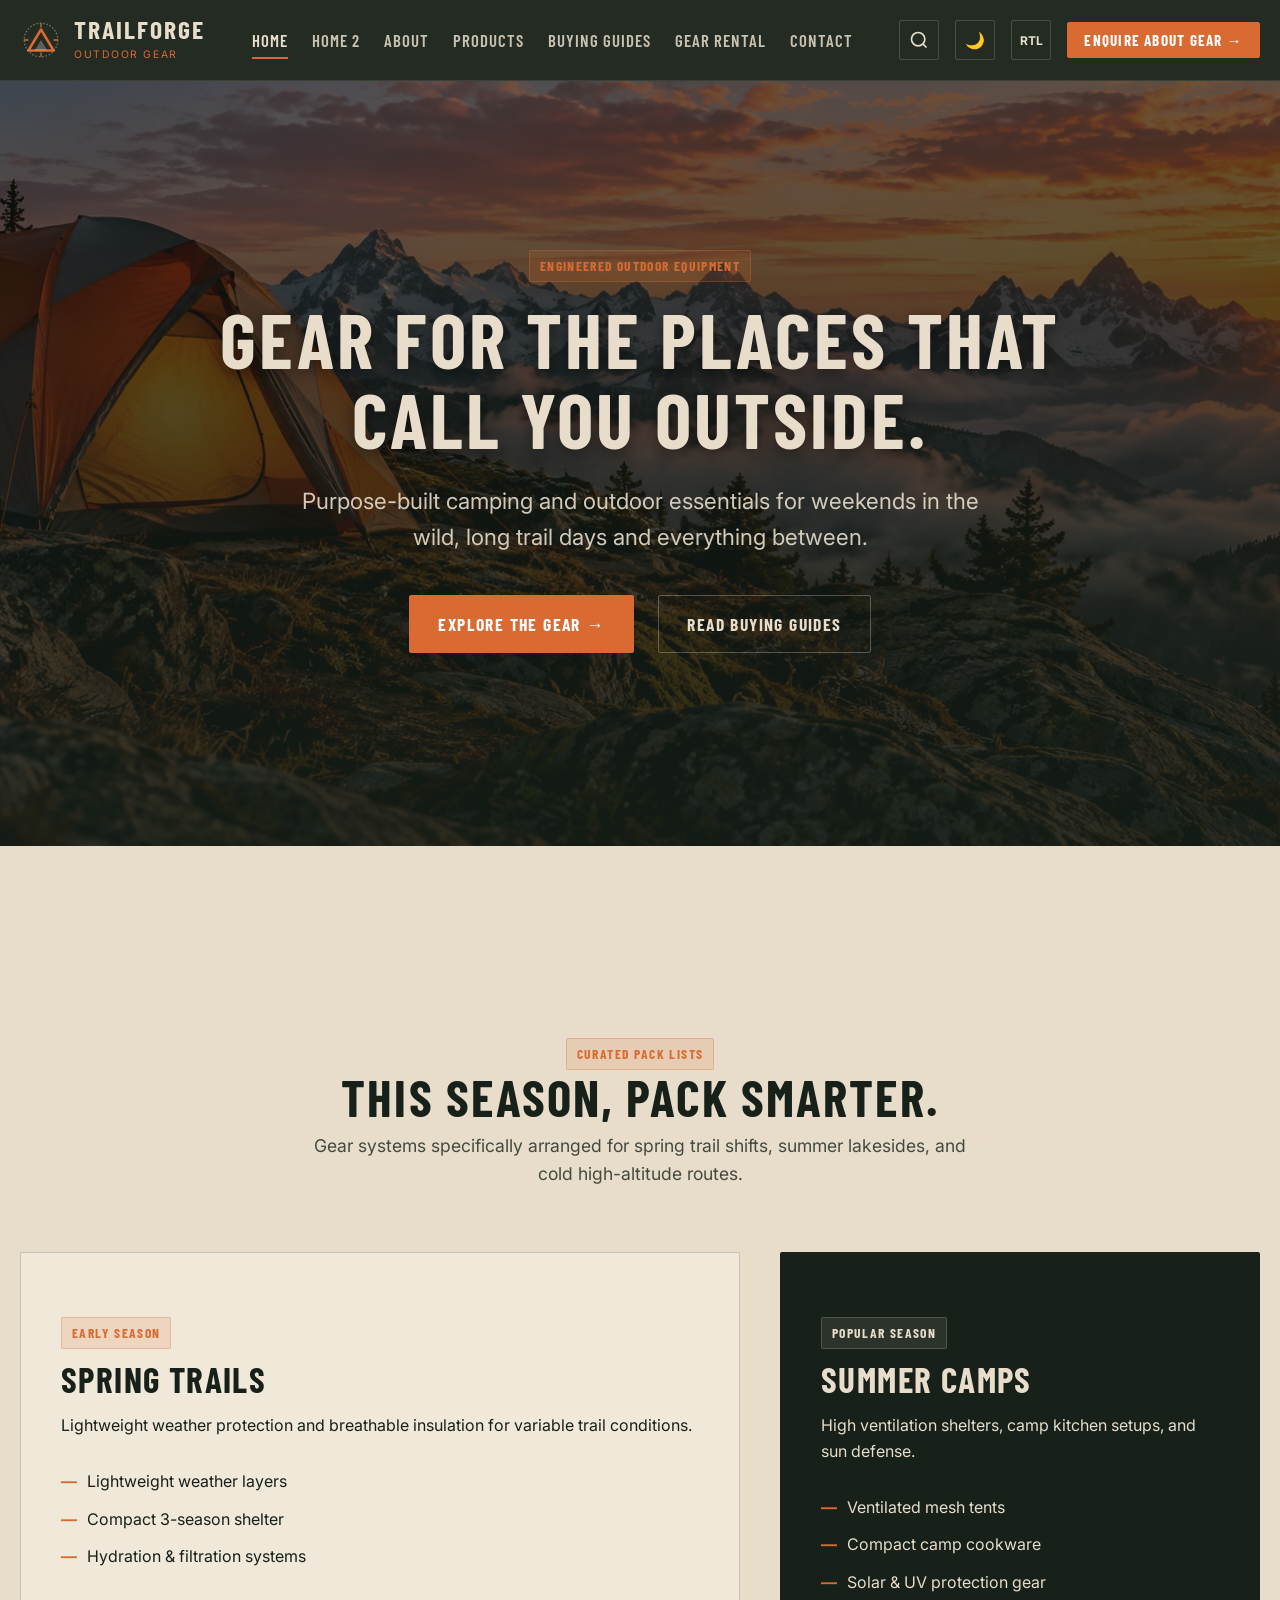
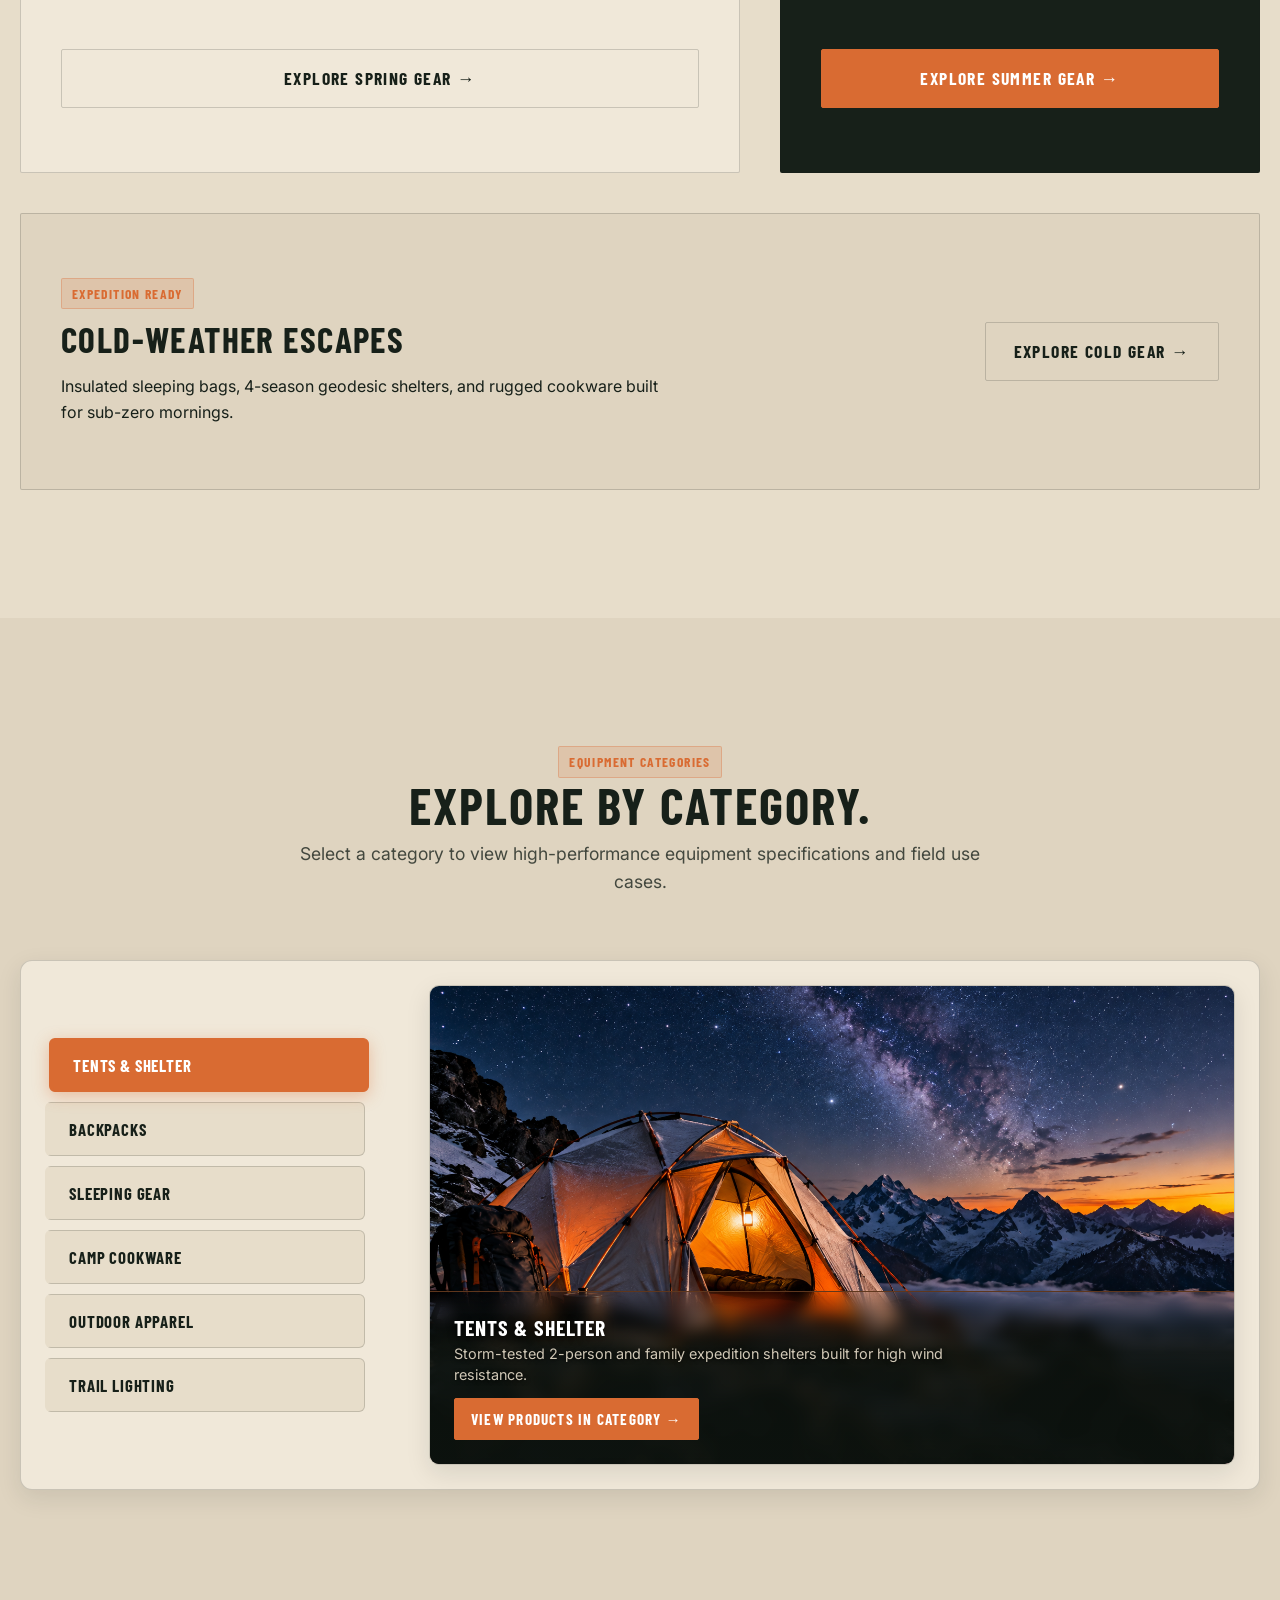
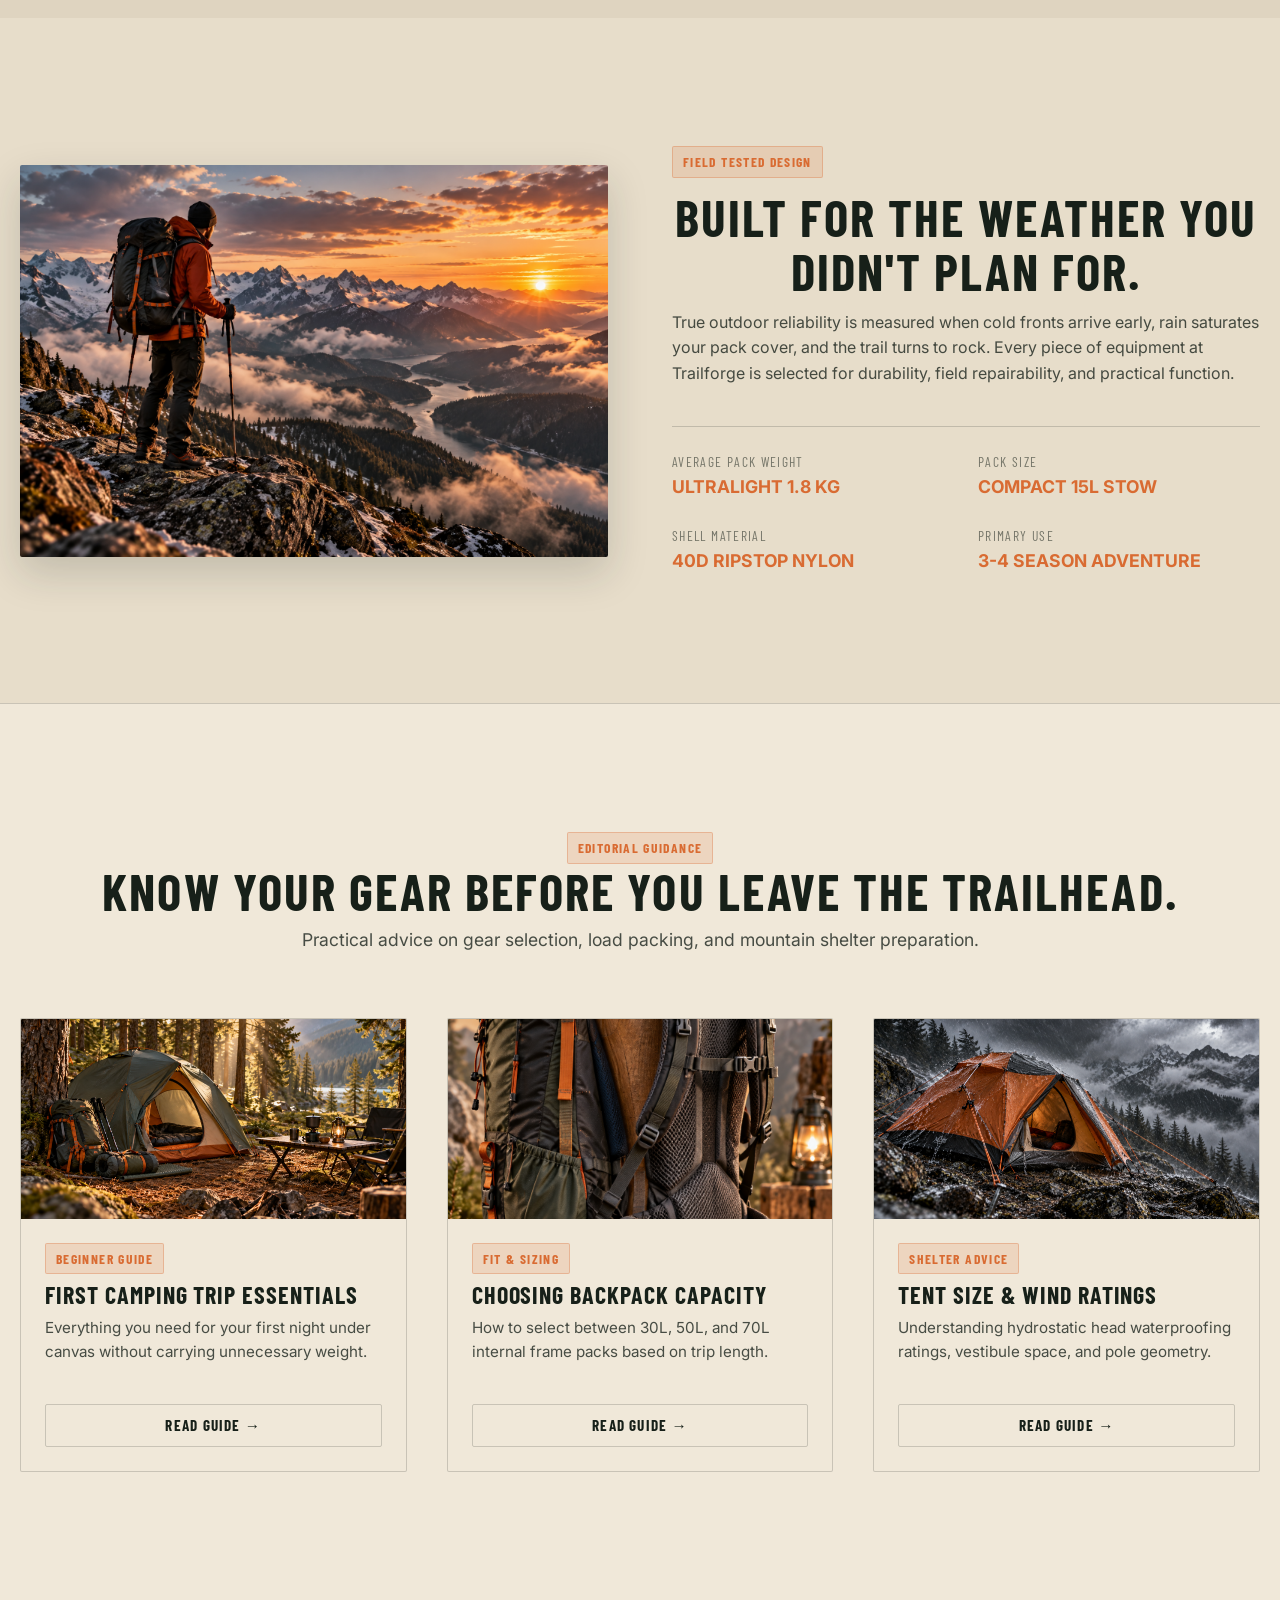
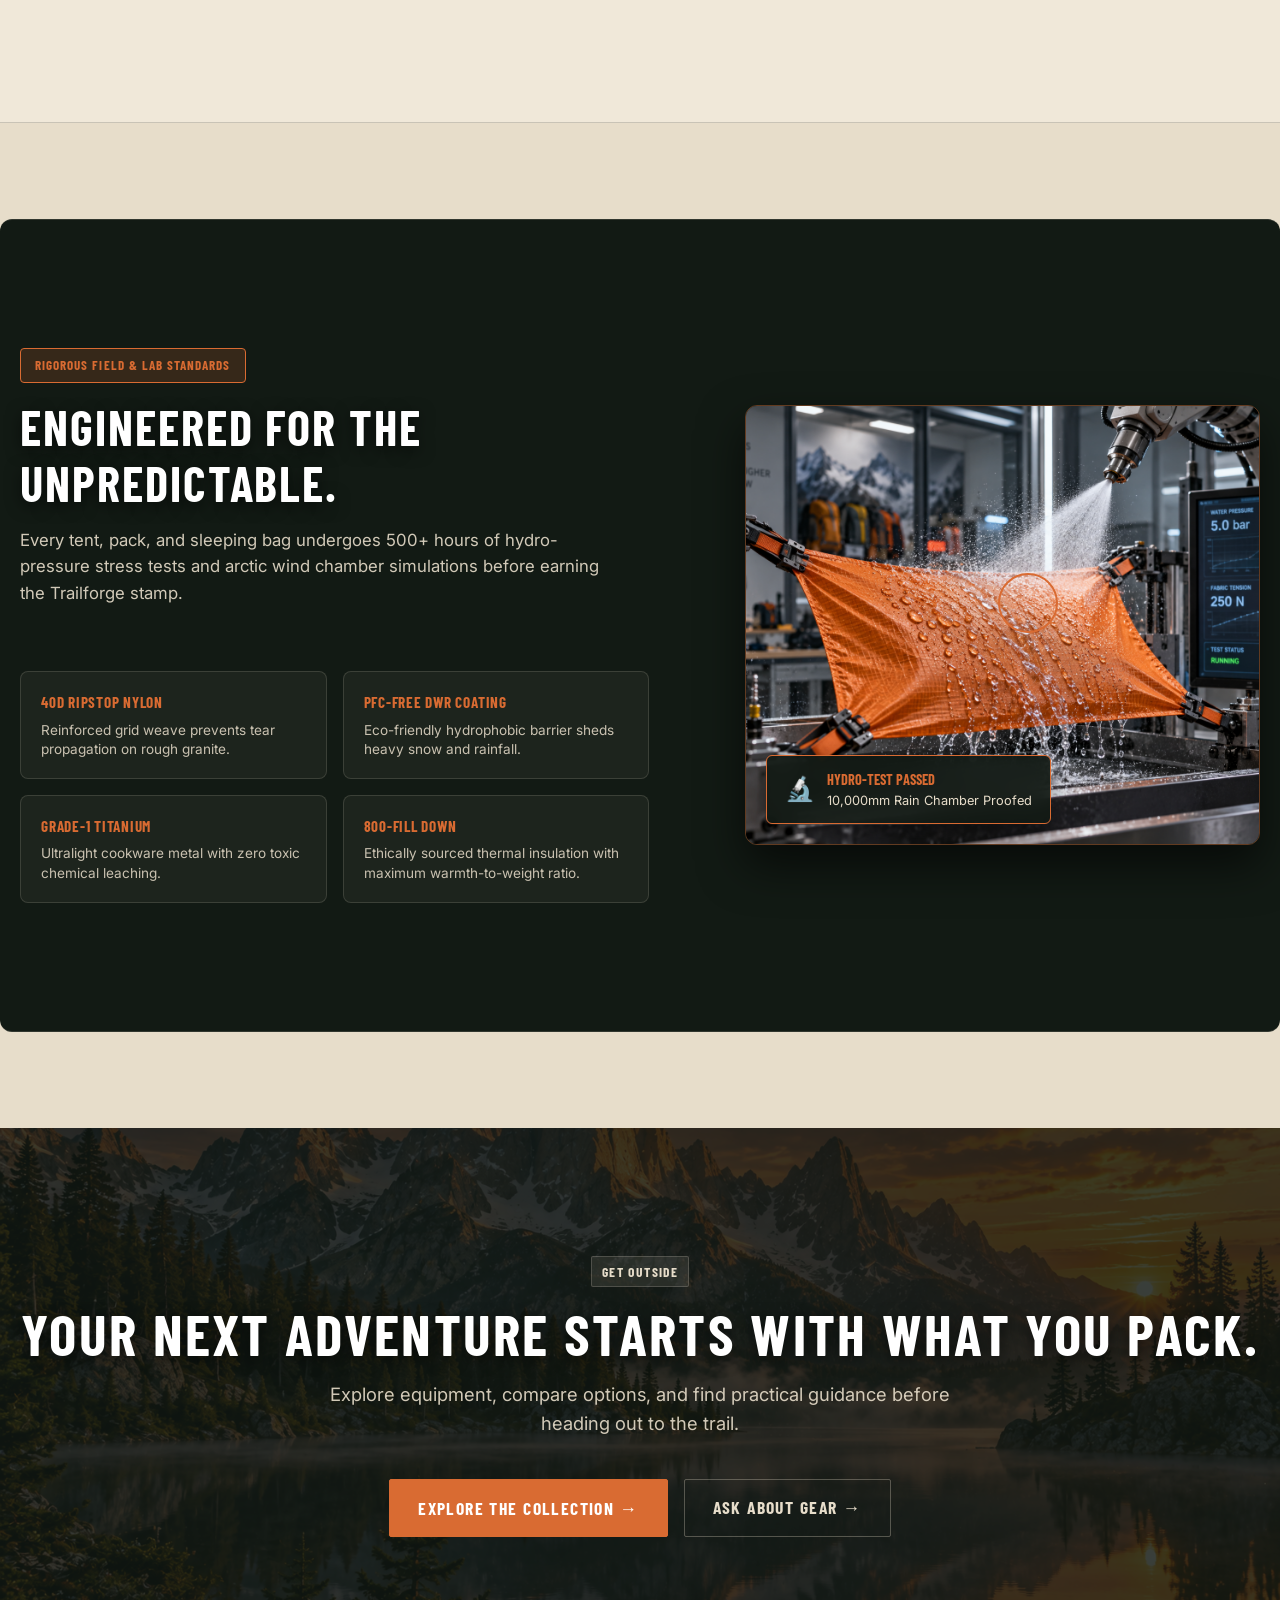
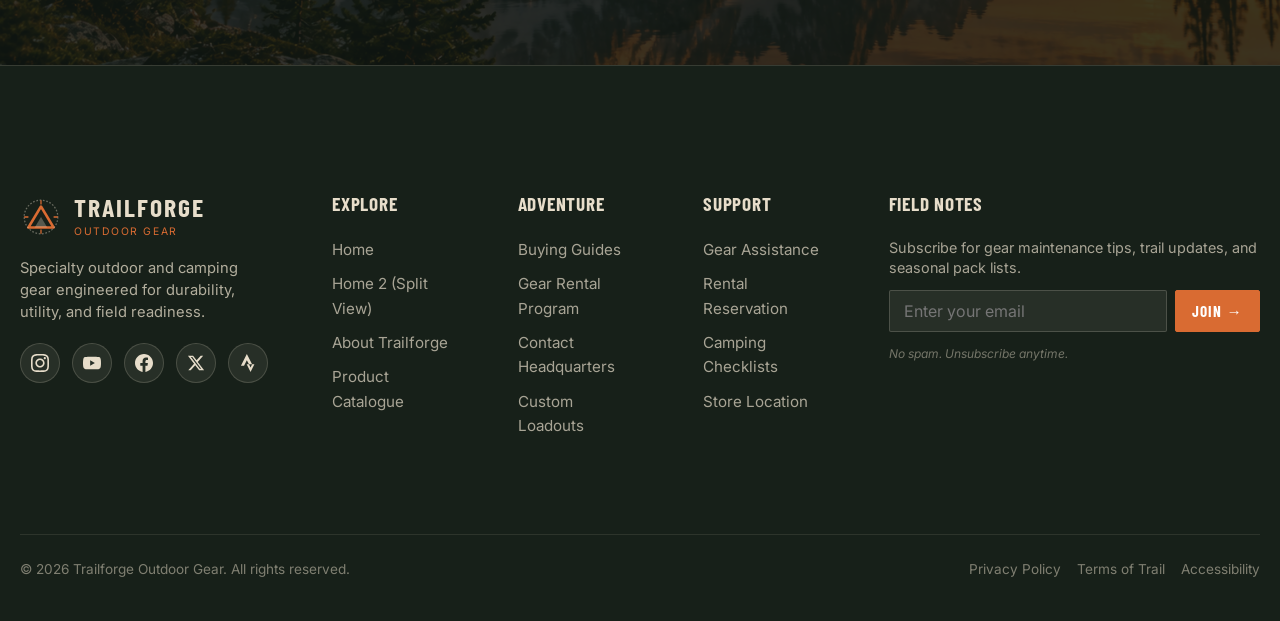
==== index.html @ c2096808 "Update layout, responsive design, quality standards grid, and UI fixes" ====
<!DOCTYPE html>
<html lang="en" data-theme="light" dir="ltr">
<head>
  <meta charset="UTF-8">
  <meta name="viewport" content="width=device-width, initial-scale=1.0">
  <title>Trailforge | Specialty Outdoor & Camping Gear</title>
  <meta name="description" content="Purpose-built specialty outdoor, camping, and backpacking gear engineered for weekends in the wild and long trail days. Explore tents, packs, cookware, and sleeping systems.">
  <meta property="og:title" content="Trailforge | Specialty Outdoor & Camping Gear">
  <meta property="og:description" content="Purpose-built specialty outdoor gear for the places that call you outside.">
  <meta property="og:type" content="website">
  <link rel="icon" type="image/svg+xml" href="assets/images/favicon.svg">
  <link rel="stylesheet" href="assets/css/style.css">
</head>
<body>

  <!-- ==========================================================================
       HEADER & STICKY NAVBAR
       ========================================================================== -->
  <header class="navbar">
    <div class="container navbar-inner">
      <!-- Left: Logo -->
      <a href="index.html" class="brand-logo" aria-label="Trailforge Home">
        <svg class="brand-logo-icon" viewBox="0 0 100 100" fill="none" xmlns="http://www.w3.org/2000/svg">
          <path d="M20 75L50 25L80 75H20Z" stroke="#D96B32" stroke-width="6" stroke-linejoin="round"/>
          <path d="M35 75L50 50L65 75H35Z" fill="#E7DDCA" opacity="0.3"/>
          <circle cx="50" cy="50" r="40" stroke="#E7DDCA" stroke-width="3" stroke-dasharray="4 4" opacity="0.4"/>
          <path d="M50 10V20M50 80V90M10 50H20M80 50H90" stroke="#D96B32" stroke-width="3"/>
        </svg>
        <div>
          <span class="brand-title">TRAILFORGE</span>
          <span class="brand-desc">OUTDOOR GEAR</span>
        </div>
      </a>

      <!-- Center: Navigation Links -->
      <nav class="nav-menu" aria-label="Main Navigation">
        <a href="index.html" class="nav-link active">Home</a>
        <a href="home-2.html" class="nav-link">Home 2</a>
        <a href="about.html" class="nav-link">About</a>
        <a href="products.html" class="nav-link">Products</a>
        <a href="guides.html" class="nav-link">Buying Guides</a>
        <a href="rental.html" class="nav-link">Gear Rental</a>
        <a href="contact.html" class="nav-link">Contact</a>
      </nav>

      <!-- Right: Actions -->
      <div class="nav-actions">
        <button class="icon-btn search-toggle-btn desktop-only-action" aria-label="Open Search">
          <svg width="20" height="20" viewBox="0 0 24 24" fill="none" stroke="currentColor" stroke-width="2"><circle cx="11" cy="11" r="8"/><line x1="21" y1="21" x2="16.65" y2="16.65"/></svg>
        </button>

        <button class="icon-btn theme-toggle-btn desktop-only-action" aria-label="Toggle Light Dark Theme">
          <span class="theme-icon">🌙</span>
        </button>

        <button class="icon-btn rtl-toggle-btn desktop-only-action" aria-label="Toggle LTR RTL">
          <span class="rtl-label" style="font-size: 0.75rem; font-weight: 700;">RTL</span>
        </button>

        <button class="btn btn-primary btn-sm desktop-only-action open-enquiry-btn">
          ENQUIRE ABOUT GEAR →
        </button>

        <button class="hamburger-btn" id="hamburger-btn" aria-label="Open Mobile Navigation Menu">
          <span></span>
          <span></span>
          <span></span>
        </button>
      </div>
    </div>
  </header>

  <!-- ==========================================================================
       MOBILE NAVIGATION DRAWER
       ========================================================================== -->
  <div class="mobile-drawer" id="mobile-drawer" aria-hidden="true">
    <div class="drawer-panel">
      <div>
        <div class="drawer-header">
          <a href="index.html" class="brand-logo" aria-label="Trailforge Home">
            <svg class="brand-logo-icon" viewBox="0 0 100 100" fill="none" xmlns="http://www.w3.org/2000/svg">
              <path d="M20 75L50 25L80 75H20Z" stroke="#D96B32" stroke-width="6" stroke-linejoin="round"/>
              <path d="M35 75L50 50L65 75H35Z" fill="#E7DDCA" opacity="0.3"/>
              <circle cx="50" cy="50" r="40" stroke="#E7DDCA" stroke-width="3" stroke-dasharray="4 4" opacity="0.4"/>
              <path d="M50 10V20M50 80V90M10 50H20M80 50H90" stroke="#D96B32" stroke-width="3"/>
            </svg>
            <div>
              <span class="brand-title">TRAILFORGE</span>
              <span class="brand-desc">OUTDOOR GEAR</span>
            </div>
          </a>
          <button class="modal-close-btn" id="drawer-close-btn" aria-label="Close Mobile Drawer">✕</button>
        </div>

        <nav class="drawer-nav">
          <a href="index.html" class="nav-link active">Home</a>
          <a href="home-2.html" class="nav-link">Home 2</a>
          <a href="about.html" class="nav-link">About</a>
          <a href="products.html" class="nav-link">Products</a>
          <a href="guides.html" class="nav-link">Buying Guides</a>
          <a href="rental.html" class="nav-link">Gear Rental</a>
          <a href="contact.html" class="nav-link">Contact</a>
        </nav>
      </div>

      <div class="drawer-controls">
        <div class="drawer-icon-actions">
          <button class="icon-btn search-toggle-btn" aria-label="Open Search">🔍</button>
          <button class="icon-btn theme-toggle-btn" aria-label="Toggle Light Dark Theme">
            <span class="theme-icon">🌙</span>
          </button>
          <button class="icon-btn rtl-toggle-btn" aria-label="Toggle LTR RTL">
            <span class="rtl-label" style="font-size: 0.75rem; font-weight: 700;">RTL</span>
          </button>
        </div>
        <button class="btn btn-primary open-enquiry-btn" style="width:100%;">ENQUIRE ABOUT GEAR →</button>
      </div>
    </div>
  </div>

  <main>
    <!-- ==========================================================================
         HOME — SECTION 01 — HERO
         ========================================================================== -->
    <section class="hero-sec">
      <img src="assets/images/1.png" alt="High mountain campsite overview at sunrise" class="hero-bg-img">
      <div class="hero-overlay"></div>
      <div class="container hero-content scroll-reveal">
        <span class="badge" style="margin-bottom: 16px;">ENGINEERED OUTDOOR EQUIPMENT</span>
        <h1 class="hero-title">GEAR FOR THE PLACES THAT CALL YOU OUTSIDE.</h1>
        <p class="hero-lead">Purpose-built camping and outdoor essentials for weekends in the wild, long trail days and everything between.</p>
        <div class="hero-buttons">
          <a href="products.html" class="btn btn-primary">EXPLORE THE GEAR →</a>
          <a href="guides.html" class="btn btn-outline-dark">READ BUYING GUIDES</a>
        </div>
      </div>
    </section>

    <!-- ==========================================================================
         HOME — SECTION 02 — SEASONAL GEAR
         ========================================================================== -->
    <section class="section">
      <div class="container">
        <div class="section-header scroll-reveal">
          <span class="badge">CURATED PACK LISTS</span>
          <h2 class="section-title">THIS SEASON, PACK SMARTER.</h2>
          <p class="section-subtitle">Gear systems specifically arranged for spring trail shifts, summer lakesides, and cold high-altitude routes.</p>
        </div>

        <div class="seasonal-grid">
          <!-- Card 1: Spring Trails -->
          <div class="seasonal-card scroll-reveal">
            <div>
              <span class="badge" style="margin-bottom:12px;">EARLY SEASON</span>
              <h3 class="seasonal-title">SPRING TRAILS</h3>
              <p>Lightweight weather protection and breathable insulation for variable trail conditions.</p>
              <ul class="seasonal-list">
                <li>Lightweight weather layers</li>
                <li>Compact 3-season shelter</li>
                <li>Hydration & filtration systems</li>
              </ul>
            </div>
            <a href="products.html" class="btn btn-outline" style="margin-top:24px;">EXPLORE SPRING GEAR →</a>
          </div>

          <!-- Card 2: Summer Camps (Featured Dark Surface) -->
          <div class="seasonal-card featured scroll-reveal">
            <div>
              <span class="badge badge-dark" style="margin-bottom:12px;">POPULAR SEASON</span>
              <h3 class="seasonal-title">SUMMER CAMPS</h3>
              <p>High ventilation shelters, camp kitchen setups, and sun defense.</p>
              <ul class="seasonal-list">
                <li>Ventilated mesh tents</li>
                <li>Compact camp cookware</li>
                <li>Solar & UV protection gear</li>
              </ul>
            </div>
            <a href="products.html" class="btn btn-primary" style="margin-top:24px;">EXPLORE SUMMER GEAR →</a>
          </div>

          <!-- Card 3: Cold-Weather Escapes (Full width under) -->
          <div class="seasonal-card scroll-reveal" style="grid-column: 1 / -1; background-color: var(--bg-secondary);">
            <div style="display:flex; justify-content:space-between; align-items:center; flex-wrap:wrap; gap:20px;">
              <div>
                <span class="badge" style="margin-bottom:12px;">EXPEDITION READY</span>
                <h3 class="seasonal-title">COLD-WEATHER ESCAPES</h3>
                <p style="max-width: 600px;">Insulated sleeping bags, 4-season geodesic shelters, and rugged cookware built for sub-zero mornings.</p>
              </div>
              <a href="products.html" class="btn btn-outline">EXPLORE COLD GEAR →</a>
            </div>
          </div>
        </div>
      </div>
    </section>

    <!-- ==========================================================================
         HOME — SECTION 03 — GEAR CATEGORIES NAVIGATOR
         ========================================================================== -->
    <section class="category-nav-sec">
      <div class="container">
        <div class="section-header scroll-reveal">
          <span class="badge">EQUIPMENT CATEGORIES</span>
          <h2 class="section-title">EXPLORE BY CATEGORY.</h2>
          <p class="section-subtitle">Select a category to view high-performance equipment specifications and field use cases.</p>
        </div>

        <div class="cat-navigator scroll-reveal">
          <div class="cat-menu">
            <button class="cat-menu-item active" data-cat-key="tents">TENTS & SHELTER</button>
            <button class="cat-menu-item" data-cat-key="backpacks">BACKPACKS</button>
            <button class="cat-menu-item" data-cat-key="sleeping">SLEEPING GEAR</button>
            <button class="cat-menu-item" data-cat-key="cookware">CAMP COOKWARE</button>
            <button class="cat-menu-item" data-cat-key="apparel">OUTDOOR APPAREL</button>
            <button class="cat-menu-item" data-cat-key="lighting">TRAIL LIGHTING</button>
          </div>

          <div class="cat-preview-box">
            <img src="assets/images/2.png" alt="Tent category preview" class="cat-preview-img" id="cat-preview-img">
            <div class="cat-preview-content">
              <h3 id="cat-preview-title">Tents &amp; Shelter</h3>
              <p id="cat-preview-desc">Storm-tested 2-person and family expedition shelters built for high wind resistance.</p>
              <a href="products.html" class="btn btn-primary btn-sm" id="cat-preview-link">VIEW PRODUCTS IN CATEGORY →</a>
            </div>
          </div>
        </div>
      </div>
    </section>

    <!-- ==========================================================================
         HOME — SECTION 04 — FIELD TESTED STORY
         ========================================================================== -->
    <section class="section">
      <div class="container">
        <div class="field-tested-grid">
          <div class="scroll-reveal">
            <img src="assets/images/3.png" alt="Camper preparing gear in mountain campsite" style="width:100%; border-radius:2px; box-shadow: var(--shadow-lg);">
          </div>
          <div class="scroll-reveal">
            <span class="badge">FIELD TESTED DESIGN</span>
            <h2 class="section-title" style="margin-block: 12px;">BUILT FOR THE WEATHER YOU DIDN'T PLAN FOR.</h2>
            <p style="color: var(--text-secondary); margin-bottom: 20px;">
              True outdoor reliability is measured when cold fronts arrive early, rain saturates your pack cover, and the trail turns to rock. Every piece of equipment at Trailforge is selected for durability, field repairability, and practical function.
            </p>
            
            <div class="tech-spec-table">
              <div class="tech-spec-item">
                <label>AVERAGE PACK WEIGHT</label>
                <span>ULTRALIGHT 1.8 KG</span>
              </div>
              <div class="tech-spec-item">
                <label>PACK SIZE</label>
                <span>COMPACT 15L STOW</span>
              </div>
              <div class="tech-spec-item">
                <label>SHELL MATERIAL</label>
                <span>40D RIPSTOP NYLON</span>
              </div>
              <div class="tech-spec-item">
                <label>PRIMARY USE</label>
                <span>3-4 SEASON ADVENTURE</span>
              </div>
            </div>
          </div>
        </div>
      </div>
    </section>

    <!-- ==========================================================================
         HOME — SECTION 05 — BUYING GUIDE PREVIEW
         ========================================================================== -->
    <section class="section" style="background-color: var(--bg-surface); border-block: 1px solid var(--border-color);">
      <div class="container">
        <div class="section-header scroll-reveal">
          <span class="badge">EDITORIAL GUIDANCE</span>
          <h2 class="section-title">KNOW YOUR GEAR BEFORE YOU LEAVE THE TRAILHEAD.</h2>
          <p class="section-subtitle">Practical advice on gear selection, load packing, and mountain shelter preparation.</p>
        </div>

        <div class="products-grid">
          <div class="product-card scroll-reveal">
            <img src="assets/images/4.png" alt="First camping trip guide" style="height: 200px; object-fit: cover;">
            <div class="product-info">
              <span class="badge" style="width:fit-content; margin-bottom:8px;">BEGINNER GUIDE</span>
              <h3 style="font-size: 1.5rem; margin-bottom:8px;">First Camping Trip Essentials</h3>
              <p style="font-size: 0.95rem; color: var(--text-secondary);">Everything you need for your first night under canvas without carrying unnecessary weight.</p>
              <a href="guides.html" class="btn btn-outline btn-sm" style="margin-top: 16px;">READ GUIDE →</a>
            </div>
          </div>

          <div class="product-card scroll-reveal">
            <img src="assets/images/5.png" alt="Backpack sizing guide" style="height: 200px; object-fit: cover;">
            <div class="product-info">
              <span class="badge" style="width:fit-content; margin-bottom:8px;">FIT & SIZING</span>
              <h3 style="font-size: 1.5rem; margin-bottom:8px;">Choosing Backpack Capacity</h3>
              <p style="font-size: 0.95rem; color: var(--text-secondary);">How to select between 30L, 50L, and 70L internal frame packs based on trip length.</p>
              <a href="guides.html" class="btn btn-outline btn-sm" style="margin-top: 16px;">READ GUIDE →</a>
            </div>
          </div>

          <div class="product-card scroll-reveal">
            <img src="assets/images/6.png" alt="Tent weather guide" style="height: 200px; object-fit: cover;">
            <div class="product-info">
              <span class="badge" style="width:fit-content; margin-bottom:8px;">SHELTER ADVICE</span>
              <h3 style="font-size: 1.5rem; margin-bottom:8px;">Tent Size & Wind Ratings</h3>
              <p style="font-size: 0.95rem; color: var(--text-secondary);">Understanding hydrostatic head waterproofing ratings, vestibule space, and pole geometry.</p>
              <a href="guides.html" class="btn btn-outline btn-sm" style="margin-top: 16px;">READ GUIDE →</a>
            </div>
          </div>
        </div>

        <div style="text-align: center; margin-top: var(--space-xl);" class="scroll-reveal">
          <a href="guides.html" class="btn btn-primary">EXPLORE ALL BUYING GUIDES →</a>
        </div>
      </div>
    </section>

    <!-- ==========================================================================
         HOME — SECTION 05 — LAB TESTING & SUSTAINABLE MATERIAL INSPECTOR
         ========================================================================== -->
    <section class="sec-lab-showcase scroll-reveal">
      <div class="container">
        <div class="lab-showcase-grid">
          <!-- Left Column: Content -->
          <div class="lab-showcase-left">
            <span class="badge-orange">RIGOROUS FIELD & LAB STANDARDS</span>
            <h2 class="lab-showcase-title">ENGINEERED FOR THE UNPREDICTABLE.</h2>
            <p class="lab-showcase-desc">
              Every tent, pack, and sleeping bag undergoes 500+ hours of hydro-pressure stress tests and arctic wind chamber simulations before earning the Trailforge stamp.
            </p>

            <div class="lab-spec-cards">
              <div class="lab-spec-card">
                <strong class="lab-spec-title">40D RIPSTOP NYLON</strong>
                <span class="lab-spec-text">Reinforced grid weave prevents tear propagation on rough granite.</span>
              </div>
              <div class="lab-spec-card">
                <strong class="lab-spec-title">PFC-FREE DWR COATING</strong>
                <span class="lab-spec-text">Eco-friendly hydrophobic barrier sheds heavy snow and rainfall.</span>
              </div>
              <div class="lab-spec-card">
                <strong class="lab-spec-title">GRADE-1 TITANIUM</strong>
                <span class="lab-spec-text">Ultralight cookware metal with zero toxic chemical leaching.</span>
              </div>
              <div class="lab-spec-card">
                <strong class="lab-spec-title">800-FILL DOWN</strong>
                <span class="lab-spec-text">Ethically sourced thermal insulation with maximum warmth-to-weight ratio.</span>
              </div>
            </div>
          </div>

          <!-- Right Column: Featured Image with Badge -->
          <div class="lab-showcase-right">
            <div class="lab-img-frame">
              <img src="assets/images/7.png" alt="Trailforge Outdoor Gear Stress Testing Laboratory" class="lab-main-img">
              <div class="radar-target" title="Rainfall & Hydro-Pressure Sensor"></div>
              <div class="lab-badge-float">
                <span style="font-size: 1.5rem;">🔬</span>
                <div>
                  <strong class="lab-float-title">HYDRO-TEST PASSED</strong>
                  <span class="lab-float-sub">10,000mm Rain Chamber Proofed</span>
                </div>
              </div>
            </div>
          </div>
        </div>
      </div>
    </section>

    <!-- ==========================================================================
         HOME — SECTION 06 — FINAL CTA (ABOVE FOOTER)
         ========================================================================== -->
    <section class="section" style="position:relative; background-color: var(--color-forest-black); color: var(--color-trail-sand); overflow:hidden; padding-block: var(--space-3xl);">
      <img src="assets/images/8.png" alt="Mountain valley background" style="position:absolute; inset:0; width:100%; height:100%; object-fit:cover; opacity:0.35; filter:brightness(0.5);">
      <div class="container scroll-reveal" style="position:relative; z-index:5; text-align:center;">
        <span class="badge badge-dark" style="margin-bottom:16px;">GET OUTSIDE</span>
        <h2 style="font-size: clamp(2.2rem, 4.5vw, 4rem); color: #FFFFFF !important; margin-bottom: 16px; text-shadow: 0 4px 16px rgba(0,0,0,0.6);">YOUR NEXT ADVENTURE STARTS WITH WHAT YOU PACK.</h2>
        <p style="max-width: 640px; margin-inline: auto; color: rgba(231,221,202,0.9); margin-bottom: var(--space-lg); font-size: 1.15rem; line-height: 1.6;">
          Explore equipment, compare options, and find practical guidance before heading out to the trail.
        </p>
        <div style="display:flex; justify-content:center; gap: 16px; flex-wrap:wrap;">
          <a href="products.html" class="btn btn-primary">EXPLORE THE COLLECTION →</a>
          <button class="btn btn-outline-dark open-enquiry-btn">ASK ABOUT GEAR →</button>
        </div>
      </div>
    </section>
  </main>

  <!-- ==========================================================================
       GLOBAL FOOTER
       ========================================================================== -->
  <footer class="footer">
    <div class="container">
      <div class="footer-grid">
        <!-- Col 1: Brand & Socials -->
        <div>
          <a href="index.html" class="brand-logo" aria-label="Trailforge Home" style="margin-bottom: 16px; display: inline-flex;">
            <svg class="brand-logo-icon" viewBox="0 0 100 100" fill="none" xmlns="http://www.w3.org/2000/svg">
              <path d="M20 75L50 25L80 75H20Z" stroke="#D96B32" stroke-width="6" stroke-linejoin="round"/>
              <path d="M35 75L50 50L65 75H35Z" fill="#E7DDCA" opacity="0.3"/>
              <circle cx="50" cy="50" r="40" stroke="#E7DDCA" stroke-width="3" stroke-dasharray="4 4" opacity="0.4"/>
              <path d="M50 10V20M50 80V90M10 50H20M80 50H90" stroke="#D96B32" stroke-width="3"/>
            </svg>
            <div>
              <span class="brand-title">TRAILFORGE</span>
              <span class="brand-desc">OUTDOOR GEAR</span>
            </div>
          </a>
          <p style="font-size: 0.92rem; color: rgba(231,221,202,0.75); margin-bottom: 14px; line-height: 1.5;">
            Specialty outdoor and camping gear engineered for durability, utility, and field readiness.
          </p>

          <!-- Social Links with Hover Effects -->
          <div class="footer-socials" aria-label="Social Media Links">
            <a href="#" class="footer-social-link" aria-label="Instagram">
              <svg viewBox="0 0 24 24"><path d="M12 2.163c3.204 0 3.584.012 4.85.07 3.252.148 4.771 1.691 4.919 4.919.058 1.265.069 1.645.069 4.849 0 3.205-.012 3.584-.069 4.849-.149 3.225-1.664 4.771-4.919 4.919-1.266.058-1.644.07-4.85.07-3.204 0-3.584-.012-4.849-.07-3.26-.149-4.771-1.699-4.919-4.92-.058-1.265-.07-1.644-.07-4.849 0-3.204.013-3.583.07-4.849.149-3.227 1.664-4.771 4.919-4.919 1.266-.057 1.645-.069 4.849-.069zm0-2.163c-3.259 0-3.667.014-4.947.072-4.358.2-6.78 2.618-6.98 6.98-.059 1.281-.073 1.689-.073 4.948 0 3.259.014 3.668.072 4.948.2 4.358 2.618 6.78 6.98 6.98 1.281.058 1.689.072 4.948.072 3.259 0 3.668-.014 4.948-.072 4.354-.2 6.782-2.618 6.979-6.98.059-1.28.073-1.689.073-4.948 0-3.259-.014-3.667-.072-4.947-.196-4.354-2.617-6.78-6.979-6.98-1.281-.059-1.69-.073-4.949-.073zm0 5.838c-3.403 0-6.162 2.759-6.162 6.162s2.759 6.163 6.162 6.163 6.162-2.759 6.162-6.163c0-3.403-2.759-6.162-6.162-6.162zm0 10.162c-2.209 0-4-1.79-4-4 0-2.209 1.791-4 4-4s4 1.791 4 4c0 2.21-1.791 4-4 4zm6.406-11.845c-.796 0-1.441.645-1.441 1.44s.645 1.44 1.441 1.44c.795 0 1.439-.645 1.439-1.44s-.644-1.44-1.439-1.44z"/></svg>
            </a>
            <a href="#" class="footer-social-link" aria-label="YouTube">
              <svg viewBox="0 0 24 24"><path d="M23.498 6.186a3.016 3.016 0 0 0-2.122-2.136C19.505 3.545 12 3.545 12 3.545s-7.505 0-9.377.505A3.017 3.017 0 0 0 .502 6.186C0 8.07 0 12 0 12s0 3.93.502 5.814a3.016 3.016 0 0 0 2.122 2.136c1.871.505 9.376.505 9.376.505s7.505 0 9.377-.505a3.015 3.015 0 0 0 2.122-2.136C24 15.93 24 12 24 12s0-3.93-.502-5.814zM9.545 15.568V8.432L15.818 12l-6.273 3.568z"/></svg>
            </a>
            <a href="#" class="footer-social-link" aria-label="Facebook">
              <svg viewBox="0 0 24 24"><path d="M24 12.073c0-6.627-5.373-12-12-12s-12 5.373-12 12c0 5.99 4.388 10.954 10.125 11.854v-8.385H7.078v-3.47h3.047V9.43c0-3.007 1.792-4.669 4.533-4.669 1.312 0 2.686.235 2.686.235v2.953H15.83c-1.491 0-1.956.925-1.956 1.874v2.25h3.328l-.532 3.47h-2.796v8.385C19.612 23.027 24 18.062 24 12.073z"/></svg>
            </a>
            <a href="#" class="footer-social-link" aria-label="X (Twitter)">
              <svg viewBox="0 0 24 24"><path d="M18.244 2.25h3.308l-7.227 8.26 8.502 11.24H16.17l-5.214-6.817L4.99 21.75H1.68l7.73-8.835L1.254 2.25H8.08l4.713 6.231zm-1.161 17.52h1.833L7.084 4.126H5.117z"/></svg>
            </a>
            <a href="#" class="footer-social-link" aria-label="Strava Trails">
              <svg viewBox="0 0 24 24"><path d="M15.387 17.944l-2.089-4.116h-3.065L15.387 24l5.15-10.172h-3.066m-7.008-5.599l2.836 5.598h4.172L10.463 0l-7.92 15.598h4.173"/></svg>
            </a>
          </div>


        </div>

        <!-- Col 2: Navigation Links -->
        <div>
          <h4 class="footer-col-title">EXPLORE</h4>
          <div class="footer-links">
            <a href="index.html">Home</a>
            <a href="home-2.html">Home 2 (Split View)</a>
            <a href="about.html">About Trailforge</a>
            <a href="products.html">Product Catalogue</a>
          </div>
        </div>

        <!-- Col 3: Adventure Links -->
        <div>
          <h4 class="footer-col-title">ADVENTURE</h4>
          <div class="footer-links">
            <a href="guides.html">Buying Guides</a>
            <a href="rental.html">Gear Rental Program</a>
            <a href="contact.html">Contact Headquarters</a>
            <a href="#" class="open-enquiry-btn">Custom Loadouts</a>
          </div>
        </div>

        <!-- Col 4: Support Links -->
        <div>
          <h4 class="footer-col-title">SUPPORT</h4>
          <div class="footer-links">
            <a href="#" class="open-enquiry-btn">Gear Assistance</a>
            <a href="rental.html">Rental Reservation</a>
            <a href="guides.html">Camping Checklists</a>
            <a href="contact.html">Store Location</a>
          </div>
        </div>

        <!-- Col 5: Field Notes Newsletter -->
        <div>
          <h4 class="footer-col-title">FIELD NOTES</h4>
          <p style="font-size:0.9rem; color:rgba(231,221,202,0.7); margin-bottom:12px; line-height:1.4;">
            Subscribe for gear maintenance tips, trail updates, and seasonal pack lists.
          </p>
          <div class="newsletter-box">
            <div class="newsletter-input-wrap">
              <input type="email" placeholder="Enter your email" class="newsletter-input" aria-label="Email Address">
              <button class="btn btn-primary btn-sm" onclick="alert('Subscribed to Trailforge Field Notes!');">JOIN →</button>
            </div>
            <em style="font-size:0.75rem; color:rgba(231,221,202,0.45); display:block;">No spam. Unsubscribe anytime.</em>
          </div>
        </div>
      </div>

      <div class="footer-bottom">
        <div>© 2026 Trailforge Outdoor Gear. All rights reserved.</div>
        <div style="display:flex; gap:16px;">
          <a href="#">Privacy Policy</a>
          <a href="#">Terms of Trail</a>
          <a href="#">Accessibility</a>
        </div>
      </div>
    </div>
  </footer>

  <!-- ==========================================================================
       GLOBAL ENQUIRY POPUP MODAL
       ========================================================================== -->
  <div class="modal-overlay" id="enquiry-modal" aria-hidden="true">
    <div class="modal-panel">
      <button class="modal-close-btn" id="enquiry-close-btn" aria-label="Close Modal">✕</button>
      
      <div id="enquiry-form-container">
        <span class="badge" style="margin-bottom:4px;">TRAILFORGE ASSISTANCE</span>
        <h2 style="font-size:1.75rem; margin-bottom:12px;">LET'S TALK GEAR</h2>
        
        <div id="enquiry-success" style="display:none; background: var(--accent-alpha); border:1px solid var(--color-signal-orange); padding: 14px; text-align:center; margin-bottom:12px;">
          <h3 style="color:var(--color-signal-orange); font-size:1.4rem; margin-bottom:4px;">ENQUIRY RECEIVED</h3>
          <p style="margin:0; font-size:0.9rem;">Thanks — your enquiry has been prepared for the Trailforge team.</p>
        </div>

        <form id="enquiry-form">
          <div class="form-grid">
            <div class="form-group">
              <label class="form-label" for="enquiry-name">Full Name *</label>
              <input type="text" id="enquiry-name" class="form-control" required placeholder="Alex Mercer">
            </div>
            <div class="form-group">
              <label class="form-label" for="enquiry-email">Email Address *</label>
              <input type="email" id="enquiry-email" class="form-control" required placeholder="alex@example.com">
            </div>
          </div>

          <div class="form-grid">
            <div class="form-group">
              <label class="form-label" for="enquiry-phone">Phone Number</label>
              <input type="tel" id="enquiry-phone" class="form-control" placeholder="+1 (555) 000-0000">
            </div>
            <div class="form-group">
              <label class="form-label" for="enquiry-type">Enquiry Type</label>
              <select id="enquiry-type" class="form-control">
                <option value="Product Question">Product Question</option>
                <option value="Gear Recommendation">Gear Recommendation</option>
                <option value="Rental Enquiry">Rental Enquiry</option>
                <option value="Buying Guide Help">Buying Guide Help</option>
                <option value="General Enquiry">General Enquiry</option>
              </select>
            </div>
          </div>

          <div class="form-grid">
            <div class="form-group">
              <label class="form-label" for="enquiry-product">Product / Gear Selected</label>
              <input type="text" id="enquiry-product" class="form-control" placeholder="Specific gear or leave blank">
            </div>
            <div class="form-group">
              <label class="form-label" for="enquiry-date">Preferred Trip Date</label>
              <input type="date" id="enquiry-date" class="form-control">
            </div>
          </div>

          <div class="form-grid">
            <div class="form-group">
              <label class="form-label" for="enquiry-trip">Trip Type</label>
              <select id="enquiry-trip" class="form-control">
                <option value="Weekend Camping">Weekend Camping</option>
                <option value="Backpacking">Backpacking</option>
                <option value="Hiking">Hiking</option>
                <option value="Family Camping">Family Camping</option>
                <option value="Road Trip">Road Trip</option>
                <option value="Other">Other</option>
              </select>
            </div>
            <div class="form-group">
              <label class="form-label" for="enquiry-people">Number of People</label>
              <select id="enquiry-people" class="form-control">
                <option value="1">1 Person</option>
                <option value="2">2 People</option>
                <option value="3-4">3–4 People</option>
                <option value="5+">5+ People</option>
              </select>
            </div>
          </div>

          <div class="form-group">
            <label class="form-label" for="enquiry-message">Message *</label>
            <textarea id="enquiry-message" class="form-control" rows="2" required placeholder="Tell us about your upcoming trip or gear questions..."></textarea>
          </div>

          <div class="modal-actions">
            <button type="button" class="btn btn-outline" onclick="document.getElementById('enquiry-modal').classList.remove('open');">Maybe Later</button>
            <button type="submit" class="btn btn-primary">SEND ENQUIRY →</button>
          </div>
        </form>
      </div>
    </div>
  </div>

  <!-- ==========================================================================
       GLOBAL SEARCH MODAL
       ========================================================================== -->
  <div class="modal-overlay" id="search-modal" aria-hidden="true">
    <div class="modal-panel" style="max-width: 600px;">
      <button class="modal-close-btn" id="search-close-btn" aria-label="Close Search">✕</button>
      <span class="badge" style="margin-bottom:8px;">SEARCH CATALOGUE & GUIDES</span>
      <h3 style="font-size:1.8rem; margin-bottom:16px;">FIND GEAR OR INFORMATION</h3>
      
      <div class="form-group">
        <input type="text" id="search-input" class="form-control" placeholder="Type 'tent', 'backpack', 'sleeping', 'cookware'..." autofocus>
      </div>

      <div id="search-results" style="max-height: 350px; overflow-y: auto; margin-top: 16px;">
        <p class="text-muted" style="padding:16px;">Type to search equipment or guides...</p>
      </div>
    </div>
  </div>

  <!-- ==========================================================================
       GLOBAL PRODUCT DETAIL MODAL
       ========================================================================== -->
  <div class="modal-overlay" id="product-detail-modal" aria-hidden="true">
    <div class="modal-panel" style="max-width: 800px;">
      <button class="modal-close-btn" id="product-detail-close" aria-label="Close Details">✕</button>
      <div id="product-detail-body">
        <!-- Dynamically injected via main.js -->
      </div>
    </div>
  </div>

  <script src="assets/js/main.js"></script>
</body>
</html>
---- assets/css/style.css ----
/* ==========================================================================
   TRAILFORGE - SPECIALTY OUTDOOR & CAMPING GEAR SHOP
   Master stylesheet using Vanilla CSS, CSS Variables, Logical Properties & RTL
   Colors: Forest Black (#172019), Trail Sand (#E7DDCA), Signal Orange (#D96B32)
   ========================================================================== */

@import url('https://fonts.googleapis.com/css2?family=Barlow+Condensed:ital,wght@0,400;0,600;0,700;1,700&family=Inter:wght@300;400;500;600;700&family=Oswald:wght@500;600;700&display=swap');

:root {
  /* Brand Core Colors (Strict 3 Colors + Opacity variations) */
  --color-forest-black: #172019;
  --color-trail-sand: #E7DDCA;
  --color-signal-orange: #D96B32;

  /* Theme Defaults (Light Theme) */
  --bg-primary: #E7DDCA;
  --bg-secondary: #DFD4C0;
  --bg-surface: #F0E8D9;
  --bg-dark-surface: #172019;
  
  --text-primary: #172019;
  --text-secondary: rgba(23, 32, 25, 0.78);
  --text-muted: rgba(23, 32, 25, 0.55);
  --text-on-dark: #E7DDCA;
  --text-on-dark-muted: rgba(231, 221, 202, 0.7);

  --accent: #D96B32;
  --accent-hover: #BF5720;
  --accent-alpha: rgba(217, 107, 50, 0.15);

  --border-color: rgba(23, 32, 25, 0.18);
  --border-dark-color: rgba(231, 221, 202, 0.15);

  --shadow-sm: 0 4px 12px rgba(23, 32, 25, 0.05);
  --shadow-md: 0 8px 24px rgba(23, 32, 25, 0.1);
  --shadow-lg: 0 16px 40px rgba(23, 32, 25, 0.18);

  /* Typography Tokens */
  --font-heading: 'Barlow Condensed', 'Oswald', sans-serif;
  --font-body: 'Inter', system-ui, -apple-system, sans-serif;

  /* Spacing System */
  --space-xs: 8px;
  --space-sm: 16px;
  --space-md: 24px;
  --space-lg: 40px;
  --space-xl: 64px;
  --space-2xl: 96px;
  --space-3xl: 128px;

  /* Transitions */
  --transition-fast: 0.2s cubic-bezier(0.16, 1, 0.3, 1);
  --transition-smooth: 0.35s cubic-bezier(0.16, 1, 0.3, 1);
  --transition-slow: 0.6s cubic-bezier(0.16, 1, 0.3, 1);

  /* Layout Container */
  --container-max-width: 1320px;
  --container-width: min(100% - 40px, var(--container-max-width));
}

/* Global High-Contrast Text Selection Styling (Light & Dark Theme) */
::selection {
  background-color: var(--color-signal-orange) !important;
  color: #FFFFFF !important;
  text-shadow: none !important;
}

::-moz-selection {
  background-color: var(--color-signal-orange) !important;
  color: #FFFFFF !important;
  text-shadow: none !important;
}

/* Dark Mode Overrides */
[data-theme="dark"] {
  --bg-primary: #172019;
  --bg-secondary: #121A14;
  --bg-surface: #1F2B22;
  --bg-dark-surface: #0E1410;

  --text-primary: #E7DDCA;
  --text-secondary: rgba(231, 221, 202, 0.88);
  --text-muted: rgba(231, 221, 202, 0.68);
  --text-on-dark: #E7DDCA;
  --text-on-dark-muted: rgba(231, 221, 202, 0.78);

  --border-color: rgba(231, 221, 202, 0.18);
  --border-dark-color: rgba(231, 221, 202, 0.12);

  --shadow-sm: 0 4px 12px rgba(0, 0, 0, 0.3);
  --shadow-md: 0 8px 24px rgba(0, 0, 0, 0.45);
  --shadow-lg: 0 16px 40px rgba(0, 0, 0, 0.6);
}

/* Base & Reset */
*, *::before, *::after {
  box-sizing: border-box;
  margin: 0;
  padding: 0;
}

html {
  font-size: 16px;
  scroll-behavior: smooth;
  scroll-padding-top: 90px;
  text-size-adjust: 100%;
}

body {
  font-family: var(--font-body);
  background-color: var(--bg-primary);
  color: var(--text-primary);
  line-height: 1.6;
  min-height: 100vh;
  display: flex;
  flex-direction: column;
  overflow-x: hidden;
  transition: background-color var(--transition-smooth), color var(--transition-smooth);
}

h1, h2, h3, h4, h5, h6 {
  font-family: var(--font-heading);
  text-transform: uppercase;
  letter-spacing: 0.04em;
  line-height: 1.05;
  color: var(--text-primary);
  scroll-margin-top: 90px;
}

a {
  color: inherit;
  text-decoration: none;
  transition: color var(--transition-fast);
}

img {
  max-width: 100%;
  height: auto;
  display: block;
  object-fit: cover;
}

button, input, select, textarea {
  font-family: inherit;
  font-size: inherit;
  color: inherit;
  background: none;
  border: none;
  outline: none;
}

button {
  cursor: pointer;
}

ul {
  list-style: none;
}

/* Container & Grid Utilities */
.container {
  width: var(--container-width);
  margin-inline: auto;
}

.grid {
  display: grid;
  gap: var(--space-xl);
}

.grid-2 {
  grid-template-columns: repeat(2, 1fr);
}

.grid-3 {
  grid-template-columns: repeat(3, 1fr);
}

.grid-4 {
  grid-template-columns: repeat(4, 1fr);
}

@media (max-width: 991px) {
  .grid-2, .grid-3, .grid-4 {
    grid-template-columns: 1fr;
  }
}


/* Buttons & Component CTAs */
.btn {
  display: inline-flex;
  align-items: center;
  justify-content: center;
  gap: 10px;
  padding: 14px 28px;
  font-family: var(--font-heading);
  font-size: 1.1rem;
  font-weight: 700;
  text-transform: uppercase;
  letter-spacing: 0.08em;
  border-radius: 2px;
  transition: all var(--transition-fast);
  cursor: pointer;
  position: relative;
  overflow: hidden;
  white-space: nowrap;
}

.btn-primary {
  background-color: var(--color-signal-orange);
  color: #FFFFFF !important;
  border: 1px solid var(--color-signal-orange);
}

.btn-primary:hover {
  background-color: var(--accent-hover);
  border-color: var(--accent-hover);
  color: #FFFFFF !important;
  transform: translateY(-2px);
  box-shadow: 0 6px 16px rgba(217, 107, 50, 0.35);
}

.btn-outline,
.btn-secondary {
  background-color: transparent;
  color: var(--text-primary);
  border: 1px solid var(--border-color);
}

.btn-outline:hover,
.btn-secondary:hover {
  background-color: var(--color-forest-black);
  color: #FFFFFF !important;
  border-color: var(--color-forest-black);
  transform: translateY(-2px);
  box-shadow: 0 6px 16px rgba(23, 32, 25, 0.25);
}

/* Light theme explicit hover text contrast */
[data-theme="light"] .btn-outline:hover,
[data-theme="light"] .btn-secondary:hover {
  background-color: var(--color-forest-black) !important;
  color: #FFFFFF !important;
  border-color: var(--color-forest-black) !important;
}

/* Dark theme explicit hover text contrast */
[data-theme="dark"] .btn-outline:hover,
[data-theme="dark"] .btn-secondary:hover {
  background-color: var(--color-signal-orange) !important;
  color: #FFFFFF !important;
  border-color: var(--color-signal-orange) !important;
}

.btn-outline-dark {
  background-color: transparent;
  color: var(--color-trail-sand);
  border: 1px solid rgba(231, 221, 202, 0.3);
}

.btn-outline-dark:hover {
  background-color: var(--color-signal-orange) !important;
  color: #FFFFFF !important;
  border-color: var(--color-signal-orange) !important;
  transform: translateY(-2px);
  box-shadow: 0 6px 16px rgba(217, 107, 50, 0.35);
}

.planner-btn.active {
  background-color: var(--color-signal-orange) !important;
  color: #FFFFFF !important;
  border-color: var(--color-signal-orange) !important;
}

.btn-sm {
  padding: 8px 16px;
  font-size: 0.95rem;
}

.btn-lg {
  padding: 18px 36px;
  font-size: 1.25rem;
}

/* Badge Tags */
.badge {
  display: inline-block;
  padding: 4px 10px;
  font-family: var(--font-heading);
  font-size: 0.85rem;
  font-weight: 700;
  text-transform: uppercase;
  letter-spacing: 0.1em;
  border-radius: 2px;
  background-color: var(--accent-alpha);
  color: var(--color-signal-orange);
  border: 1px solid rgba(217, 107, 50, 0.3);
}

.badge-dark {
  background-color: rgba(231, 221, 202, 0.1);
  color: var(--color-trail-sand);
  border: 1px solid rgba(231, 221, 202, 0.2);
}

/* ==========================================================================
   NAVIGATION BAR
   ========================================================================== */
.navbar {
  position: sticky;
  top: 0;
  z-index: 1000;
  background-color: rgba(23, 32, 25, 0.94);
  backdrop-filter: blur(12px);
  -webkit-backdrop-filter: blur(12px);
  border-bottom: 1px solid rgba(231, 221, 202, 0.12);
  transition: all var(--transition-smooth);
}

[data-theme="light"] .navbar {
  background-color: rgba(23, 32, 25, 0.94);
  color: var(--color-trail-sand);
}

.navbar-inner {
  display: flex;
  align-items: center;
  justify-content: space-between;
  height: 80px;
  gap: var(--space-md);
}

/* Brand Logo */
.brand-logo {
  display: flex;
  align-items: center;
  gap: 12px;
  color: var(--color-trail-sand);
}

.brand-logo-icon {
  width: 42px;
  height: 42px;
  flex-shrink: 0;
}

.brand-title {
  font-family: var(--font-heading);
  font-size: 1.6rem;
  font-weight: 700;
  line-height: 1;
  letter-spacing: 0.08em;
  color: var(--color-trail-sand);
}

.brand-desc {
  font-size: 0.65rem;
  letter-spacing: 0.15em;
  text-transform: uppercase;
  color: var(--color-signal-orange);
  display: block;
}

/* Nav Menu Desktop */
.nav-menu {
  display: flex;
  align-items: center;
  gap: var(--space-md);
}

.nav-link {
  font-family: var(--font-heading);
  font-size: 1.05rem;
  font-weight: 600;
  text-transform: uppercase;
  letter-spacing: 0.06em;
  color: rgba(231, 221, 202, 0.85);
  padding: 6px 0;
  position: relative;
}

.nav-link::after {
  content: '';
  position: absolute;
  bottom: 0;
  inset-inline-start: 0;
  width: 0%;
  height: 2px;
  background-color: var(--color-signal-orange);
  transition: width var(--transition-fast);
}

.nav-link:hover, .nav-link.active {
  color: var(--color-trail-sand);
}

.nav-link:hover::after, .nav-link.active::after {
  width: 100%;
}

.nav-actions {
  display: flex;
  align-items: center;
  gap: var(--space-sm);
}

/* Control Buttons (Search, Theme, RTL) */
.icon-btn {
  display: inline-flex;
  align-items: center;
  justify-content: center;
  width: 40px;
  height: 40px;
  border-radius: 2px;
  color: var(--color-trail-sand);
  border: 1px solid rgba(231, 221, 202, 0.2);
  transition: all var(--transition-fast);
}

.icon-btn:hover {
  border-color: var(--color-signal-orange);
  color: var(--color-signal-orange);
  background-color: rgba(217, 107, 50, 0.15);
}

.hamburger-btn {
  display: none;
  flex-direction: column;
  justify-content: center;
  gap: 6px;
  width: 42px;
  height: 42px;
  padding: 8px;
  border: 1px solid rgba(231, 221, 202, 0.2);
  border-radius: 2px;
  color: var(--color-trail-sand);
}

.hamburger-btn span {
  display: block;
  width: 100%;
  height: 2px;
  background-color: currentColor;
  transition: all var(--transition-fast);
}

/* Mobile Navigation Drawer */
.mobile-drawer {
  position: fixed;
  inset: 0;
  z-index: 2000;
  background-color: rgba(0, 0, 0, 0.7);
  backdrop-filter: blur(8px);
  opacity: 0;
  visibility: hidden;
  transition: all var(--transition-smooth);
  overflow: hidden;
  touch-action: none;
}

.mobile-drawer.open {
  opacity: 1;
  visibility: visible;
}

.drawer-panel {
  position: absolute;
  top: 0;
  inset-inline-end: 0;
  bottom: 0;
  width: min(85vw, 360px);
  height: 100vh;
  height: 100dvh;
  max-height: 100vh;
  max-height: 100dvh;
  background-color: #172019;
  border-inline-start: 1px solid rgba(231, 221, 202, 0.15);
  padding: var(--space-md);
  display: flex;
  flex-direction: column;
  justify-content: space-between;
  overflow: hidden;
  transform: translateX(100%);
  transition: transform var(--transition-smooth);
  box-sizing: border-box;
}

html[dir="rtl"] .drawer-panel {
  transform: translateX(-100%);
}

.mobile-drawer.open .drawer-panel {
  transform: translateX(0);
}

.drawer-header {
  display: flex;
  align-items: center;
  justify-content: space-between;
  margin-bottom: var(--space-xs);
  padding-bottom: var(--space-xs);
  border-bottom: 1px solid rgba(231, 221, 202, 0.15);
  flex-shrink: 0;
}

.drawer-nav {
  display: flex;
  flex-direction: column;
  gap: 2px;
  margin-block: auto;
  flex-shrink: 0;
}

.drawer-nav .nav-link {
  font-size: 1.15rem;
  padding: 5px 0;
}

.drawer-controls {
  display: flex;
  flex-direction: column;
  gap: 8px;
  margin-top: var(--space-xs);
  padding-top: var(--space-xs);
  border-top: 1px solid rgba(231, 221, 202, 0.15);
  flex-shrink: 0;
}

.drawer-icon-actions {
  display: flex;
  align-items: center;
  justify-content: center;
  gap: var(--space-md);
  margin-bottom: 2px;
}

.control-row {
  display: flex;
  align-items: center;
  justify-content: space-between;
  color: var(--color-trail-sand);
  font-family: var(--font-heading);
  letter-spacing: 0.05em;
}

/* Mobile breakpoint for navbar */
@media (max-width: 1024px) {
  .nav-menu {
    display: none;
  }

  .nav-actions .desktop-only-action {
    display: none;
  }

  .hamburger-btn {
    display: flex;
  }
}

/* ==========================================================================
   HERO SECTIONS
   ========================================================================== */
/* Hero 1 - Cinematic Outdoor */
.hero-sec {
  position: relative;
  min-height: 85vh;
  display: flex;
  align-items: center;
  justify-content: center;
  background-color: var(--color-forest-black);
  color: var(--color-trail-sand);
  overflow: hidden;
  padding-block: calc(var(--space-3xl) + 20px) calc(var(--space-3xl) + 20px);
  margin-block-end: var(--space-xl);
  scroll-margin-top: 90px;
}

.hero-bg-img {
  position: absolute;
  inset: 0;
  width: 100%;
  height: 100%;
  object-fit: cover;
  filter: brightness(0.65) contrast(1.1);
  transform: scale(1.03);
  transition: transform 10s ease;
}

.hero-sec:hover .hero-bg-img {
  transform: scale(1.08);
}

.hero-overlay {
  position: absolute;
  inset: 0;
  background: linear-gradient(180deg, rgba(23, 32, 25, 0.4) 0%, rgba(23, 32, 25, 0.85) 100%);
}

.hero-content {
  position: relative;
  z-index: 10;
  max-width: 840px;
  margin-inline: auto;
  text-align: center;
  display: flex;
  flex-direction: column;
  align-items: center;
  justify-content: center;
  padding-block-end: var(--space-md);
}

.hero-title {
  font-size: clamp(2.8rem, 6vw, 5.5rem);
  font-weight: 700;
  color: var(--color-trail-sand);
  margin-block-end: var(--space-md);
  text-shadow: 0 4px 16px rgba(0,0,0,0.5);
  text-align: center;
}

.hero-lead {
  font-size: clamp(1.1rem, 2vw, 1.4rem);
  color: rgba(231, 221, 202, 0.9);
  margin-block-end: var(--space-lg);
  max-width: 680px;
  margin-inline: auto;
  text-align: center;
}

.hero-buttons {
  display: flex;
  flex-wrap: wrap;
  gap: var(--space-md);
  justify-content: center;
}

/* Hero 2 - Technical Split Hero */
.hero-split-sec {
  min-height: 80vh;
  display: grid;
  grid-template-columns: 1fr 1fr;
  align-items: center;
  background-color: var(--bg-primary);
  position: relative;
  overflow: hidden;
  scroll-margin-top: 90px;
}

.hero-split-left {
  padding: var(--space-3xl) var(--space-xl);
  z-index: 2;
}

.hero-split-right {
  position: relative;
  height: 100%;
  min-height: 500px;
}

.hero-split-img {
  width: 100%;
  height: 100%;
  object-fit: cover;
}

.tech-overlay {
  position: absolute;
  bottom: var(--space-lg);
  inset-inline-start: var(--space-lg);
  background-color: rgba(23, 32, 25, 0.9);
  color: var(--color-trail-sand);
  padding: var(--space-md);
  border-inline-start: 4px solid var(--color-signal-orange);
  font-family: var(--font-heading);
  letter-spacing: 0.1em;
  box-shadow: var(--shadow-md);
}

.tech-metrics {
  display: flex;
  gap: var(--space-md);
  margin-top: 8px;
  font-size: 0.9rem;
  color: rgba(231, 221, 202, 0.7);
}

@media (max-width: 834px) {
  .hero-split-sec {
    grid-template-columns: 1fr;
  }
  .hero-split-right {
    min-height: 380px;
  }
  .hero-split-left {
    padding: var(--space-xl) var(--space-md);
  }
}

/* ==========================================================================
   EDITORIAL & ASYMMETRIC SECTIONS
   ========================================================================== */
.section {
  padding-block: var(--space-3xl);
  scroll-margin-top: 90px;
}

.section-header {
  margin-block-end: var(--space-xl);
  text-align: center;
  margin-inline: auto;
  display: flex;
  flex-direction: column;
  align-items: center;
  justify-content: center;
  scroll-margin-top: 90px;
}

.section-title {
  font-size: clamp(2rem, 4vw, 3.5rem);
  color: var(--text-primary);
  margin-block-end: var(--space-xs);
  text-align: center;
}

.section-subtitle {
  font-size: 1.1rem;
  color: var(--text-secondary);
  max-width: 680px;
  text-align: center;
  margin-inline: auto;
}

/* Asymmetric Seasonal Grid */
.seasonal-grid {
  display: grid;
  grid-template-columns: 1.2fr 0.8fr;
  gap: var(--space-lg);
  align-items: stretch;
}

.seasonal-card {
  position: relative;
  background-color: var(--bg-surface);
  border: 1px solid var(--border-color);
  padding: var(--space-xl) var(--space-lg);
  border-radius: 2px;
  display: flex;
  flex-direction: column;
  justify-content: space-between;
  overflow: hidden;
  transition: transform var(--transition-fast), border-color var(--transition-fast);
}

.seasonal-card:hover {
  border-color: var(--color-signal-orange);
  transform: translateY(-4px);
}

.seasonal-card.featured {
  background-color: var(--color-forest-black);
  color: var(--color-trail-sand);
}

.seasonal-card.featured .seasonal-title {
  color: var(--color-trail-sand);
}

.seasonal-title {
  font-size: 2.2rem;
  margin-block-end: var(--space-sm);
}

.seasonal-list {
  margin-block: var(--space-md);
}

.seasonal-list li {
  padding-block: 6px;
  border-bottom: 1px border-dashed var(--border-color);
  display: flex;
  align-items: center;
  gap: 10px;
}

.seasonal-list li::before {
  content: "—";
  color: var(--color-signal-orange);
  font-weight: bold;
}

@media (max-width: 834px) {
  .seasonal-grid {
    grid-template-columns: 1fr;
  }
}

/* Horizontal Gear Category Navigator (Home 1) */
/* --- GEAR CATEGORIES NAVIGATOR --- */
.category-nav-sec {
  background-color: var(--bg-secondary);
  padding-block: var(--space-3xl);
  scroll-margin-top: 90px;
}

.cat-navigator {
  display: grid;
  grid-template-columns: 320px 1fr;
  gap: var(--space-xl);
  align-items: stretch;
  background-color: var(--bg-surface);
  border: 1px solid var(--border-color);
  padding: clamp(16px, 3vw, 24px);
  border-radius: 12px;
  box-shadow: var(--shadow-md);
}

.cat-menu {
  display: flex;
  flex-direction: column;
  gap: 10px;
  justify-content: center;
}

.cat-menu-item {
  padding: 16px 20px;
  font-family: var(--font-heading);
  font-size: 1.05rem;
  font-weight: 700;
  letter-spacing: 0.05em;
  text-transform: uppercase;
  text-align: start;
  background-color: var(--bg-primary);
  color: var(--text-primary);
  border: 1px solid var(--border-color);
  border-inline-start: 4px solid transparent;
  border-radius: 6px;
  cursor: pointer;
  transition: all 0.3s cubic-bezier(0.16, 1, 0.3, 1);
}

html[dir="rtl"] .cat-menu-item {
  text-align: end;
}

.cat-menu-item:hover {
  background-color: rgba(217, 107, 50, 0.12);
  color: var(--color-signal-orange);
  border-color: var(--color-signal-orange);
  border-inline-start-color: var(--color-signal-orange);
  transform: translateX(4px);
}

.cat-menu-item.active {
  background-color: var(--color-signal-orange) !important;
  color: #FFFFFF !important;
  border-color: var(--color-signal-orange) !important;
  border-inline-start-color: var(--color-signal-orange) !important;
  box-shadow: 0 4px 16px rgba(217, 107, 50, 0.35);
  transform: translateX(4px);
}

.cat-preview-box {
  position: relative;
  min-height: 480px;
  border-radius: 10px;
  overflow: hidden;
  border: 1px solid var(--border-color);
  box-shadow: var(--shadow-md);
  display: flex;
  flex-direction: column;
  justify-content: flex-end;
}

.cat-preview-img {
  position: absolute;
  inset: 0;
  width: 100%;
  height: 100%;
  object-fit: cover;
  transition: transform 0.6s cubic-bezier(0.16, 1, 0.3, 1);
}

.cat-preview-box:hover .cat-preview-img {
  transform: scale(1.04);
}

.cat-preview-content {
  position: absolute !important;
  bottom: 0 !important;
  left: 0 !important;
  right: 0 !important;
  z-index: 5;
  background: linear-gradient(180deg, rgba(12, 18, 14, 0) 0%, rgba(12, 18, 14, 0.88) 35%, rgba(12, 18, 14, 0.98) 100%) !important;
  backdrop-filter: blur(8px);
  -webkit-backdrop-filter: blur(8px);
  padding: clamp(16px, 3vw, 24px) !important;
  border-top: 1px solid rgba(217, 107, 50, 0.4) !important;
  transition: all 0.3s ease;
}

#cat-preview-title {
  font-family: var(--font-heading);
  font-size: 1.35rem !important;
  font-weight: 700 !important;
  color: #FFFFFF !important;
  text-transform: uppercase;
  letter-spacing: 0.05em;
  margin-bottom: 4px !important;
  text-shadow: 0 2px 8px rgba(0, 0, 0, 0.9) !important;
}

#cat-preview-desc {
  font-size: 0.9rem !important;
  color: rgba(231, 221, 202, 0.9) !important;
  line-height: 1.5 !important;
  margin-bottom: 12px !important;
  max-width: 520px;
  text-shadow: 0 1px 4px rgba(0, 0, 0, 0.9);
}

@media (max-width: 991px) {
  .cat-navigator {
    grid-template-columns: 1fr;
    gap: 18px;
    padding: 18px;
  }

  .cat-menu {
    display: grid !important;
    grid-template-columns: repeat(3, 1fr) !important;
    gap: 10px !important;
    width: 100% !important;
  }

  .cat-menu-item {
    padding: 12px 10px !important;
    font-size: 0.85rem !important;
    text-align: center !important;
    justify-content: center !important;
    border-inline-start: none !important;
    border-bottom: 3px solid transparent !important;
    min-height: 48px !important;
  }

  .cat-menu-item:hover, .cat-menu-item.active {
    transform: translateY(-2px) !important;
    border-bottom-color: var(--color-signal-orange) !important;
  }

  .cat-preview-box {
    min-height: 420px !important;
    height: 420px !important;
  }
}

@media (max-width: 680px) {
  .cat-menu {
    grid-template-columns: repeat(2, 1fr) !important;
  }

  .cat-menu-item {
    padding: 10px 6px !important;
    font-size: 0.8rem !important;
    min-height: 44px !important;
  }

  .cat-preview-box {
    min-height: 350px !important;
    height: 350px !important;
  }
}

/* Technical Split Section (Field Tested) */
.field-tested-grid {
  display: grid;
  grid-template-columns: 1fr 1fr;
  gap: var(--space-xl);
  align-items: center;
}

.tech-spec-table {
  display: grid;
  grid-template-columns: repeat(2, 1fr);
  gap: var(--space-md);
  margin-top: var(--space-lg);
  border-top: 1px solid var(--border-color);
  padding-top: var(--space-md);
}

.tech-spec-item label {
  display: block;
  font-family: var(--font-heading);
  font-size: 0.85rem;
  letter-spacing: 0.1em;
  color: var(--text-muted);
}

.tech-spec-item span {
  font-size: 1.1rem;
  font-weight: 700;
  color: var(--color-signal-orange);
}

@media (max-width: 834px) {
  .field-tested-grid {
    grid-template-columns: 1fr;
  }
}

/* ==========================================================================
   HOME 2 SPECIFIC COMPONENTS
   ========================================================================== */
/* Section 02: Interactive Packing Table */
.packing-table-wrapper {
  position: relative;
  width: 100%;
  min-height: 520px;
  background-color: var(--bg-surface);
  border: 1px solid var(--border-color);
  border-radius: 2px;
  overflow: hidden;
  box-shadow: var(--shadow-md);
}

.packing-table-img {
  width: 100%;
  height: 520px;
  object-fit: cover;
  filter: contrast(1.05);
}

.hotspot {
  position: absolute;
  width: 34px;
  height: 34px;
  background-color: var(--color-signal-orange);
  color: #FFFFFF;
  border-radius: 50%;
  display: flex;
  align-items: center;
  justify-content: center;
  font-family: var(--font-heading);
  font-weight: 700;
  font-size: 1rem;
  box-shadow: 0 0 0 4px rgba(217, 107, 50, 0.3);
  cursor: pointer;
  transition: transform var(--transition-fast), box-shadow var(--transition-fast);
  z-index: 10;
}

.hotspot:hover, .hotspot.active {
  transform: scale(1.25);
  box-shadow: 0 0 0 8px rgba(217, 107, 50, 0.4);
}

.hotspot-tooltip {
  position: absolute;
  bottom: 40px;
  left: 50%;
  transform: translateX(-50%);
  width: min(90vw, 420px);
  background: rgba(23, 32, 25, 0.95);
  backdrop-filter: blur(12px);
  color: var(--color-trail-sand);
  padding: var(--space-md);
  border-radius: 2px;
  border-inline-start: 4px solid var(--color-signal-orange);
  box-shadow: var(--shadow-lg);
  z-index: 20;
  display: none;
}

.hotspot-tooltip.active {
  display: block;
}

/* Section 03: Trailhead to Campsite Journey */
.journey-tabs {
  display: flex;
  border-bottom: 2px solid var(--border-color);
  margin-bottom: var(--space-xl);
  overflow-x: auto;
  scrollbar-width: none;
  -ms-overflow-style: none;
}

.journey-tabs::-webkit-scrollbar {
  display: none;
  width: 0;
  height: 0;
}

.journey-tab {
  padding: 16px var(--space-lg);
  font-family: var(--font-heading);
  font-size: 1.3rem;
  font-weight: 700;
  text-transform: uppercase;
  color: var(--text-muted);
  border-bottom: 3px solid transparent;
  margin-bottom: -2px;
  white-space: nowrap;
  transition: all var(--transition-fast);
}

.journey-tab.active {
  color: var(--color-signal-orange);
  border-bottom-color: var(--color-signal-orange);
}

.journey-panel {
  display: grid;
  grid-template-columns: 1fr 1fr;
  gap: var(--space-xl);
  align-items: center;
}

@media (max-width: 768px) {
  .journey-panel {
    grid-template-columns: 1fr;
  }
}

/* Section 05: Pack Weight Comparison Visualizer */
.weight-bars-container {
  display: flex;
  flex-direction: column;
  gap: var(--space-md);
  margin-block: var(--space-xl);
}

.weight-bar-item {
  display: flex;
  flex-direction: column;
  gap: 6px;
}

.weight-bar-label {
  display: flex;
  justify-content: space-between;
  font-family: var(--font-heading);
  font-size: 1.1rem;
}

.weight-bar-track {
  height: 24px;
  background-color: var(--bg-surface);
  border: 1px solid var(--border-color);
  border-radius: 2px;
  overflow: hidden;
}

.weight-bar-fill {
  height: 100%;
  background: linear-gradient(90deg, var(--color-forest-black), var(--color-signal-orange));
  width: 0%;
  transition: width 1.2s cubic-bezier(0.16, 1, 0.3, 1);
}

/* ==========================================================================
   PRODUCT CATALOGUE & MODALS
   ========================================================================== */
.product-filter-bar {
  display: flex;
  flex-wrap: wrap;
  gap: var(--space-xs);
  justify-content: center;
  margin-bottom: var(--space-xl);
}

.filter-btn {
  padding: 10px 20px;
  font-family: var(--font-heading);
  font-size: 1.05rem;
  font-weight: 600;
  text-transform: uppercase;
  border: 1px solid var(--border-color);
  border-radius: 2px;
  color: var(--text-primary);
  background-color: var(--bg-surface);
  transition: all var(--transition-fast);
}

.filter-btn.active, .filter-btn:hover {
  background-color: var(--color-signal-orange);
  color: #FFFFFF;
  border-color: var(--color-signal-orange);
}

.products-grid {
  display: grid;
  grid-template-columns: repeat(auto-fill, minmax(320px, 1fr));
  gap: var(--space-lg);
}

/* ==========================================================================
   GLOBAL ODD-CARD CENTERING FIX FOR TABLET 2-COLUMN GRIDS
   When 3 cards (or any odd number) are rendered in a 2-column grid on tablet,
   the lone last card moves to the center while preserving the exact same width as other cards.
   ========================================================================== */
@media (min-width: 577px) and (max-width: 991px) {
  .products-grid,
  .product-grid,
  .guides-grid,
  .card-grid {
    grid-template-columns: repeat(2, 1fr) !important;
  }

  .products-grid > :last-child:nth-child(odd),
  .product-grid > :last-child:nth-child(odd),
  .grid-2 > :last-child:nth-child(odd),
  .grid-3 > :last-child:nth-child(odd),
  .guides-grid > :last-child:nth-child(odd),
  .seasonal-grid > :last-child:nth-child(odd),
  .card-grid > :last-child:nth-child(odd) {
    grid-column: 1 / -1 !important;
    justify-self: center !important;
    width: 100% !important;
    max-width: calc(50% - (var(--space-lg, 24px) / 2)) !important;
  }
}

@media (max-width: 576px) {
  .products-grid {
    grid-template-columns: 1fr !important;
  }
}

.product-card {
  background-color: var(--bg-surface);
  border: 1px solid var(--border-color);
  border-radius: 2px;
  overflow: hidden;
  display: flex;
  flex-direction: column;
  transition: transform var(--transition-fast), border-color var(--transition-fast), box-shadow var(--transition-fast);
}

.product-card:hover {
  border-color: var(--color-signal-orange);
  transform: translateY(-4px);
  box-shadow: var(--shadow-md);
}

.product-img-wrap {
  position: relative;
  height: 260px;
  overflow: hidden;
  background-color: var(--bg-secondary);
}

.product-img {
  width: 100%;
  height: 100%;
  object-fit: cover;
  transition: transform var(--transition-smooth);
}

.product-card:hover .product-img {
  transform: scale(1.05);
}

.product-info {
  padding: var(--space-md);
  display: flex;
  flex-direction: column;
  flex-grow: 1;
}

.product-cat {
  font-family: var(--font-heading);
  font-size: 0.85rem;
  letter-spacing: 0.1em;
  color: var(--color-signal-orange);
  margin-bottom: 4px;
}

.product-name {
  font-size: 1.5rem;
  margin-bottom: var(--space-xs);
}

.product-info p,
.product-desc {
  font-size: 0.95rem;
  color: var(--text-secondary);
  margin-bottom: var(--space-md);
  flex-grow: 1;
}

.product-info .btn,
.product-info button,
.product-meta-row {
  margin-top: auto;
}

.product-meta-row {
  display: flex;
  justify-content: space-between;
  align-items: center;
  padding-top: var(--space-sm);
  border-top: 1px solid var(--border-color);
  font-size: 0.85rem;
  color: var(--text-muted);
}

/* Sleek Custom Scrollbar for Modals and Windows */
::-webkit-scrollbar {
  width: 6px;
  height: 6px;
}

::-webkit-scrollbar-track {
  background: rgba(23, 32, 25, 0.4);
  border-radius: 4px;
}

::-webkit-scrollbar-thumb {
  background: var(--color-signal-orange);
  border-radius: 4px;
}

::-webkit-scrollbar-thumb:hover {
  background: var(--accent-hover);
}

* {
  scrollbar-width: thin;
  scrollbar-color: var(--color-signal-orange) rgba(23, 32, 25, 0.4);
}

/* ==========================================================================
   GLOBAL POPUP MODAL (ENQUIRY, PRODUCT DETAILS, SEARCH)
   ========================================================================== */
.modal-overlay {
  position: fixed;
  inset: 0;
  z-index: 3000;
  background-color: rgba(14, 20, 16, 0.85);
  backdrop-filter: blur(10px);
  -webkit-backdrop-filter: blur(10px);
  display: flex;
  align-items: center;
  justify-content: center;
  padding: var(--space-sm);
  opacity: 0;
  visibility: hidden;
  transition: all var(--transition-smooth);
}

.modal-overlay.open {
  opacity: 1;
  visibility: visible;
}

.modal-panel {
  width: min(100% - 24px, 640px);
  max-height: min(90vh, 680px);
  background-color: var(--bg-surface);
  border: 1px solid var(--border-color);
  border-radius: 4px;
  box-shadow: 0 20px 50px rgba(0, 0, 0, 0.5);
  overflow-y: auto;
  padding: 24px 28px;
  position: relative;
  transform: translateY(20px) scale(0.97);
  transition: transform var(--transition-smooth);
}

.modal-overlay.open .modal-panel {
  transform: translateY(0) scale(1);
}

.modal-panel .form-group {
  margin-bottom: 12px;
}

.modal-panel .form-label {
  margin-bottom: 4px;
  font-size: 0.85rem;
}

.modal-panel .form-control {
  padding: 9px 12px;
}

.modal-close-btn {
  position: absolute;
  top: 18px;
  inset-inline-end: 18px;
  width: 34px;
  height: 34px;
  border-radius: 50%;
  background-color: var(--bg-primary);
  border: 1px solid var(--border-color);
  color: var(--text-primary);
  display: flex;
  align-items: center;
  justify-content: center;
  transition: all var(--transition-fast);
  cursor: pointer;
  z-index: 5;
}

.modal-close-btn:hover {
  background-color: var(--color-signal-orange);
  color: #FFFFFF;
}

.form-group {
  margin-bottom: var(--space-md);
}

.form-label {
  display: block;
  font-family: var(--font-heading);
  font-size: 0.95rem;
  letter-spacing: 0.05em;
  margin-bottom: 6px;
  color: var(--text-primary);
}

.form-control {
  width: 100%;
  padding: 12px 16px;
  background-color: var(--bg-surface);
  border: 1px solid var(--border-color);
  border-radius: 2px;
  color: var(--text-primary);
  transition: border-color var(--transition-fast);
}

.form-control:focus {
  border-color: var(--color-signal-orange);
  outline: none;
}

/* Date Input Calendar Icon - Theme-Aware Contrast Styling */
input[type="date"] {
  color-scheme: light;
}

[data-theme="dark"] input[type="date"] {
  color-scheme: dark;
}

input[type="date"]::-webkit-calendar-picker-indicator {
  filter: brightness(0.1);
  cursor: pointer;
  opacity: 0.85;
  transition: opacity 0.2s ease, transform 0.2s ease, filter 0.2s ease;
}

[data-theme="dark"] input[type="date"]::-webkit-calendar-picker-indicator {
  filter: invert(1) brightness(1.5);
}

input[type="date"]::-webkit-calendar-picker-indicator:hover {
  opacity: 1;
  transform: scale(1.1);
}

.form-grid {
  display: grid;
  grid-template-columns: 1fr 1fr;
  gap: var(--space-md);
}

@media (max-width: 600px) {
  .form-grid {
    grid-template-columns: 1fr;
  }
}

/* Interactive Checklist (Guides Page) */
.checklist-container {
  background-color: var(--bg-surface);
  border: 1px solid var(--border-color);
  padding: var(--space-xl);
  border-radius: 4px;
}

.checklist-grid {
  display: grid;
  grid-template-columns: 1fr 1fr;
  gap: var(--space-xl);
}

.checklist-counter {
  font-family: var(--font-heading);
  font-size: 1.5rem;
  color: var(--color-signal-orange);
  margin-bottom: var(--space-md);
}

.checklist-group-title {
  font-size: 1.3rem;
  margin-block: var(--space-md) var(--space-sm);
  border-bottom: 1px solid var(--border-color);
  padding-bottom: 4px;
  word-break: break-word;
}

.checklist-item {
  display: flex;
  align-items: center;
  gap: 12px;
  padding: 8px 0;
  cursor: pointer;
  user-select: none;
  word-break: break-word;
}

.checklist-checkbox {
  width: 20px;
  height: 20px;
  flex-shrink: 0;
  accent-color: var(--color-signal-orange);
}

@media (max-width: 768px) {
  .checklist-container {
    padding: var(--space-md) var(--space-sm);
  }

  .checklist-grid {
    grid-template-columns: 1fr;
    gap: var(--space-md);
  }

  .checklist-group-title {
    font-size: 1.15rem;
    margin-block: var(--space-sm);
  }
}

.checklist-item.checked span {
  text-decoration: line-through;
  opacity: 0.6;
}

/* ==========================================================================
   FOOTER
   ========================================================================== */
.footer {
  background-color: var(--color-forest-black);
  color: var(--color-trail-sand);
  padding-block: var(--space-3xl) var(--space-lg);
  border-top: 1px solid rgba(231, 221, 202, 0.15);
  margin-top: auto;
}

.footer-grid {
  display: grid;
  grid-template-columns: 1.5fr repeat(3, 1fr) 1.5fr;
  gap: var(--space-xl);
  margin-bottom: var(--space-2xl);
}

.footer-col-title {
  font-size: 1.2rem;
  color: var(--color-trail-sand);
  margin-bottom: var(--space-md);
}

.footer-links {
  display: flex;
  flex-direction: column;
  gap: 10px;
}

.footer-links a {
  color: rgba(231, 221, 202, 0.7);
  font-size: 0.95rem;
}

.footer-links a:hover {
  color: var(--color-signal-orange);
}

/* Footer Social Icons & Badges */
.footer-socials {
  display: flex;
  align-items: center;
  gap: 12px;
  margin-top: 20px;
}

.footer-social-link {
  width: 40px;
  height: 40px;
  border-radius: 50%;
  background: rgba(231, 221, 202, 0.08);
  border: 1px solid rgba(231, 221, 202, 0.18);
  color: var(--color-trail-sand);
  display: flex;
  align-items: center;
  justify-content: center;
  transition: all 0.3s cubic-bezier(0.16, 1, 0.3, 1);
  text-decoration: none;
}

.footer-social-link svg {
  width: 18px;
  height: 18px;
  fill: currentColor;
  transition: transform 0.3s ease;
}

.footer-social-link:hover {
  background-color: var(--color-signal-orange);
  border-color: var(--color-signal-orange);
  color: #FFFFFF;
  transform: translateY(-4px) scale(1.1);
  box-shadow: 0 6px 20px rgba(217, 107, 50, 0.45);
}

.footer-social-link:hover svg {
  transform: scale(1.12);
}

.footer-badges {
  display: flex;
  flex-direction: column;
  gap: 8px;
  margin-top: 18px;
}

.footer-badge-pill {
  display: inline-flex;
  align-items: center;
  gap: 10px;
  background: rgba(231, 221, 202, 0.04);
  border: 1px solid rgba(231, 221, 202, 0.12);
  padding: 7px 12px;
  border-radius: 4px;
  font-size: 0.81rem;
  font-weight: 500;
  letter-spacing: 0.02em;
  color: rgba(231, 221, 202, 0.82);
  font-family: var(--font-body);
  transition: all 0.25s ease;
  user-select: none;
  width: fit-content;
}

.footer-badge-pill:hover {
  border-color: var(--color-signal-orange);
  background: rgba(217, 107, 50, 0.12);
  color: var(--color-trail-sand);
  transform: translateX(4px);
  box-shadow: 0 4px 12px rgba(217, 107, 50, 0.15);
}

.footer-badge-svg {
  width: 15px;
  height: 15px;
  stroke: var(--color-signal-orange);
  flex-shrink: 0;
  transition: stroke 0.2s ease, transform 0.2s ease;
}

.footer-badge-pill:hover .footer-badge-svg {
  stroke: #FF8A4C;
  transform: scale(1.15);
}

.newsletter-box {
  display: flex;
  flex-direction: column;
  gap: 12px;
}

.newsletter-input-wrap {
  display: flex;
  gap: 8px;
}

.newsletter-input {
  background-color: rgba(231, 221, 202, 0.08);
  border: 1px solid rgba(231, 221, 202, 0.2);
  color: var(--color-trail-sand);
  padding: 10px 14px;
  border-radius: 2px;
  flex-grow: 1;
}

.footer-bottom {
  border-top: 1px solid rgba(231, 221, 202, 0.1);
  padding-top: var(--space-md);
  display: flex;
  justify-content: space-between;
  align-items: center;
  font-size: 0.85rem;
  color: rgba(231, 221, 202, 0.5);
  flex-wrap: wrap;
  gap: var(--space-sm);
}

@media (max-width: 1024px) {
  .footer-grid {
    grid-template-columns: repeat(2, 1fr);
  }
}

@media (max-width: 480px) {
  .footer-grid {
    grid-template-columns: 1fr;
  }
  .newsletter-input-wrap {
    flex-direction: column;
  }
}

@media (max-width: 768px) {
  .hero-sec {
    min-height: 75vh;
    padding-block: var(--space-2xl) var(--space-xl);
    margin-block-end: var(--space-lg);
  }
}

/* ==========================================================================
   MOBILE ALONE SECTION HEADINGS & CONTENT CENTER ALIGNMENT (@media max-width: 768px)
   ========================================================================== */
@media (max-width: 768px) {
  /* 1. All Section Headers, Titles, Subtitles, Hero & Badges */
  .section-header, 
  .section-title, 
  .section-subtitle, 
  .hero-sec, 
  .hero-content, 
  .hero-title, 
  .hero-lead, 
  .hero-split-left, 
  .hero-split-sec,
  .hero-buttons {
    text-align: center !important;
    margin-inline: auto !important;
    align-items: center !important;
    justify-content: center !important;
  }

  .badge {
    margin-inline: auto !important;
  }

  /* 2. All Headings inside Sections, Cards, and Features */
  .section h1, 
  .section h2, 
  .section h3, 
  .section h4, 
  .section h5,
  .seasonal-title,
  .product-name,
  .guide-title,
  .cat-menu-item,
  .tech-spec-item label {
    text-align: center !important;
  }

  /* 3. Section Paragraph Content & Lead Texts */
  .section p, 
  .section-subtitle, 
  .product-desc, 
  .seasonal-card p, 
  .guide-desc,
  .tech-overlay p,
  div[style*="background:var(--bg-surface)"] p,
  div[style*="background:var(--bg-surface)"] h3,
  div[style*="background:var(--bg-surface)"] h4 {
    text-align: center !important;
    margin-inline: auto !important;
  }

  /* 4. Flex & Grid Card Content Containers */
  .product-info,
  .seasonal-card,
  .cat-preview-content,
  .tech-overlay,
  .field-tested-grid,
  .seasonal-grid,
  .tech-spec-table {
    display: flex !important;
    flex-direction: column !important;
    align-items: center !important;
    text-align: center !important;
  }

  /* 5. Center Buttons & Actions inside Sections */
  .product-info .btn,
  .seasonal-card .btn,
  .section .btn,
  .cat-preview-content .btn,
  .hero-buttons .btn {
    margin-inline: auto !important;
    text-align: center !important;
  }

  /* 6. Form Headers & Labels on Mobile */
  .form-group label,
  .form-group select,
  .form-group input,
  .form-group textarea {
    text-align: center !important;
  }

  /* 7. Footer Headings & Content on Mobile */
  .footer-grid > div {
    display: flex !important;
    flex-direction: column !important;
    align-items: center !important;
    text-align: center !important;
  }

  .footer-col-title,
  .footer-links,
  .footer-links a,
  .footer-socials {
    text-align: center !important;
    justify-content: center !important;
    align-items: center !important;
  }
}

/* Utility Animations */
.scroll-reveal {
  opacity: 0;
  transform: translateY(24px);
  transition: opacity 0.7s ease, transform 0.7s ease;
}

.scroll-reveal.revealed {
  opacity: 1;
  transform: translateY(0);
}

/* ==========================================================================
   FLOATING BACK TO TOP BUTTON (FIXED BOTTOM-RIGHT CORNER)
   ========================================================================== */
#back-to-top {
  display: none !important;
}

/* Contact Page Social Buttons - High Visibility Circular Icon Badges */
.contact-social-btn {
  display: inline-flex !important;
  align-items: center !important;
  justify-content: center !important;
  width: 44px !important;
  height: 44px !important;
  min-width: 44px !important;
  min-height: 44px !important;
  border-radius: 50% !important;
  background: rgba(231, 221, 202, 0.08) !important;
  border: 1px solid var(--color-signal-orange) !important;
  padding: 0 !important;
  transition: all 0.25s cubic-bezier(0.16, 1, 0.3, 1) !important;
  text-decoration: none !important;
  cursor: pointer !important;
  user-select: none !important;
  box-sizing: border-box !important;
}

.contact-social-btn svg {
  width: 20px !important;
  height: 20px !important;
  min-width: 20px !important;
  min-height: 20px !important;
  max-width: 20px !important;
  max-height: 20px !important;
  fill: var(--color-signal-orange) !important;
  flex-shrink: 0 !important;
  display: block !important;
  transition: fill 0.25s ease, transform 0.25s ease !important;
}

.contact-social-btn:hover {
  background: var(--color-signal-orange) !important;
  border-color: #FF8A4C !important;
  transform: translateY(-4px) !important;
  box-shadow: 0 8px 24px rgba(217, 107, 50, 0.4) !important;
}

.contact-social-btn:hover svg {
  fill: #ffffff !important;
  transform: scale(1.18) !important;
}

/* ==========================================================================
   INTERACTIVE HOVER MICRO-ANIMATIONS & HIGH-END VISUAL EFFECTS
   ========================================================================== */

/* 1. Global CTA Buttons Micro-Animations */
.btn {
  position: relative;
  overflow: hidden;
  transition: transform 0.3s cubic-bezier(0.16, 1, 0.3, 1),
              background-color 0.3s ease,
              border-color 0.3s ease,
              box-shadow 0.3s ease,
              color 0.3s ease !important;
}

.btn:hover {
  transform: translateY(-3px) scale(1.02);
  box-shadow: 0 10px 28px rgba(217, 107, 50, 0.35);
}

.btn-primary:hover {
  background-color: #E8773C !important;
  box-shadow: 0 12px 32px rgba(217, 107, 50, 0.45) !important;
}

.btn-outline:hover {
  border-color: var(--color-signal-orange) !important;
  background-color: rgba(217, 107, 50, 0.15) !important;
  color: var(--color-trail-sand) !important;
}

.btn:active {
  transform: translateY(-1px) scale(0.98);
}

/* 2. Brand Logo Hover Animation */
.brand-logo {
  transition: transform 0.3s ease;
}

.brand-logo:hover {
  transform: scale(1.04);
}

.brand-logo:hover .brand-logo-icon {
  transform: rotate(4deg) scale(1.08);
  transition: transform 0.3s cubic-bezier(0.16, 1, 0.3, 1);
}

/* 3. Product Cards & Custom Cards Hover Animation */
.product-card, .seasonal-card, .guide-card {
  transition: transform 0.4s cubic-bezier(0.16, 1, 0.3, 1),
              border-color 0.35s ease,
              box-shadow 0.35s ease !important;
}

.product-card:hover, .seasonal-card:hover {
  transform: translateY(-8px) !important;
  border-color: var(--color-signal-orange) !important;
  box-shadow: 0 18px 40px rgba(217, 107, 50, 0.22) !important;
}

/* 4. Card Image Zoom & Brightness Enhancement */
.product-card img, 
.product-img-wrap img, 
.seasonal-card img, 
.cat-preview-img, 
.guide-img {
  transition: transform 0.6s cubic-bezier(0.16, 1, 0.3, 1),
              filter 0.4s ease !important;
}

.product-card:hover img, 
.product-card:hover .product-img-wrap img, 
.seasonal-card:hover img, 
.cat-preview-box:hover .cat-preview-img {
  transform: scale(1.08) !important;
  filter: brightness(1.06) contrast(1.05) !important;
}

/* 5. Footer Links Shift Animation */
.footer-links a {
  display: inline-block;
  transition: transform 0.25s ease, color 0.25s ease !important;
}

.footer-links a:hover {
  color: var(--color-signal-orange) !important;
  transform: translateX(6px) !important;
}

/* 6. Footer Social Links Pulse */
.footer-social-link {
  transition: transform 0.3s cubic-bezier(0.16, 1, 0.3, 1),
              border-color 0.3s ease,
              background-color 0.3s ease,
              box-shadow 0.3s ease !important;
}

.footer-social-link:hover {
  transform: translateY(-4px) scale(1.1) !important;
  border-color: var(--color-signal-orange) !important;
  box-shadow: 0 8px 20px rgba(217, 107, 50, 0.35) !important;
}

/* 7. Interactive Filter Buttons Pulse */
.filter-btn, .topic-selector-btn {
  transition: all 0.3s cubic-bezier(0.16, 1, 0.3, 1) !important;
}

.filter-btn:hover, .topic-selector-btn:hover {
  transform: translateY(-2px) !important;
  box-shadow: 0 6px 18px rgba(217, 107, 50, 0.25) !important;
}

/* ==========================================================================
   UNIQUE PAGE SECTIONS & ANIMATIONS (Home, Home 2, About, Products, Guides, Rental)
   ========================================================================== */

/* --- 1. INDEX.HTML (Home) — LAB TESTING & ECO MATERIALS --- */
.sec-lab-showcase {
  background-color: #121a14 !important;
  background: #121a14 !important;
  color: var(--color-trail-sand) !important;
  border-block: 1px solid rgba(231, 221, 202, 0.15);
  padding-block: var(--space-3xl);
  margin-block: var(--space-2xl);
  border-radius: 12px;
  position: relative;
  overflow: hidden;
}

.lab-showcase-grid {
  display: grid;
  grid-template-columns: 1.1fr 0.9fr;
  gap: var(--space-2xl);
  align-items: center;
}

.lab-showcase-left {
  display: flex;
  flex-direction: column;
  order: 1;
}

.badge-orange {
  display: inline-flex;
  align-items: center;
  gap: 6px;
  background: rgba(217, 107, 50, 0.18) !important;
  color: var(--color-signal-orange) !important;
  border: 1px solid var(--color-signal-orange) !important;
  padding: 6px 14px;
  border-radius: 4px;
  font-family: var(--font-heading);
  font-size: 0.82rem;
  font-weight: 700;
  letter-spacing: 0.08em;
  text-transform: uppercase;
  width: fit-content;
  margin-bottom: 16px;
}

.lab-showcase-title {
  font-family: var(--font-heading);
  font-size: clamp(2.2rem, 3.8vw, 3.2rem) !important;
  font-weight: 700 !important;
  color: #FFFFFF !important;
  line-height: 1.15 !important;
  letter-spacing: 0.04em !important;
  margin-bottom: 16px !important;
  text-shadow: 0 4px 16px rgba(0, 0, 0, 0.6) !important;
}

.lab-showcase-desc {
  font-size: 1.05rem !important;
  color: rgba(231, 221, 202, 0.9) !important;
  line-height: 1.6 !important;
  margin-bottom: var(--space-xl) !important;
  max-width: 580px;
}

.lab-spec-cards {
  display: grid;
  grid-template-columns: repeat(2, 1fr);
  gap: 16px;
}

.lab-spec-card {
  background: rgba(231, 221, 202, 0.05);
  border: 1px solid rgba(231, 221, 202, 0.15);
  border-radius: 8px;
  padding: 18px 20px;
  transition: all 0.3s cubic-bezier(0.16, 1, 0.3, 1);
}

.lab-spec-card:hover {
  background: rgba(217, 107, 50, 0.12);
  border-color: var(--color-signal-orange);
  transform: translateY(-4px);
  box-shadow: 0 10px 25px rgba(217, 107, 50, 0.25);
}

.lab-spec-title {
  font-family: var(--font-heading);
  font-size: 0.95rem;
  font-weight: 700;
  color: var(--color-signal-orange) !important;
  display: block;
  margin-bottom: 6px;
  letter-spacing: 0.05em;
  text-transform: uppercase;
}

.lab-spec-text {
  font-size: 0.85rem;
  color: rgba(231, 221, 202, 0.85) !important;
  line-height: 1.45;
  display: block;
}

/* Right Column Frame */
.lab-showcase-right {
  position: relative;
  order: 2;
}

.lab-img-frame {
  position: relative;
  border-radius: 12px;
  overflow: hidden;
  border: 1px solid rgba(217, 107, 50, 0.4);
  box-shadow: 0 20px 45px rgba(0, 0, 0, 0.6);
  height: 440px;
}

.lab-main-img {
  width: 100%;
  height: 100%;
  object-fit: cover;
  display: block;
  transition: transform 0.6s cubic-bezier(0.16, 1, 0.3, 1);
}

.lab-img-frame:hover .lab-main-img {
  transform: scale(1.04);
}

.radar-target {
  position: absolute;
  top: 45%;
  left: 55%;
  width: 60px;
  height: 60px;
  border: 2px solid var(--color-signal-orange);
  border-radius: 50%;
  transform: translate(-50%, -50%);
  pointer-events: none;
  animation: pulseRadar 3s cubic-bezier(0.16, 1, 0.3, 1) infinite;
  z-index: 5;
}

@keyframes pulseRadar {
  0% {
    box-shadow: 0 0 0 0 rgba(217, 107, 50, 0.8);
    transform: translate(-50%, -50%) scale(0.8);
  }
  70% {
    box-shadow: 0 0 0 35px rgba(217, 107, 50, 0);
    transform: translate(-50%, -50%) scale(1.3);
  }
  100% {
    box-shadow: 0 0 0 0 rgba(217, 107, 50, 0);
    transform: translate(-50%, -50%) scale(0.8);
  }
}

.lab-badge-float {
  position: absolute;
  bottom: 20px;
  left: 20px;
  z-index: 10;
  background-color: rgba(18, 25, 20, 0.92) !important;
  backdrop-filter: blur(10px);
  -webkit-backdrop-filter: blur(10px);
  border: 1px solid var(--color-signal-orange);
  padding: 12px 18px;
  border-radius: 6px;
  display: flex;
  align-items: center;
  gap: 12px;
  box-shadow: 0 10px 25px rgba(0, 0, 0, 0.5);
}

.lab-float-title {
  color: var(--color-signal-orange) !important;
  font-size: 0.9rem;
  font-family: var(--font-heading);
  font-weight: 700;
  display: block;
}

.lab-float-sub {
  color: var(--color-trail-sand) !important;
  font-size: 0.8rem;
  display: block;
}

@media (max-width: 992px) {
  .lab-showcase-grid {
    grid-template-columns: 1fr;
    gap: var(--space-xl);
  }

  .lab-showcase-left {
    order: 1;
  }

  .lab-showcase-right {
    order: 2;
  }

  .lab-img-frame {
    height: 360px;
  }
}

@media (max-width: 576px) {
  .lab-spec-cards {
    grid-template-columns: 1fr;
  }
}

/* --- 2. HOME-2.HTML (Home 2) — FOUR SEASONS CLIMATE MATRIX --- */
.sec-weather-matrix {
  background-color: var(--color-forest-black);
  padding-block: var(--space-3xl);
  position: relative;
}

.season-grid {
  display: grid;
  grid-template-columns: repeat(auto-fit, minmax(240px, 1fr));
  gap: 20px;
  margin-top: var(--space-xl);
}

.season-card {
  background-color: #1a241c;
  border: 1px solid rgba(231, 221, 202, 0.15);
  border-radius: 8px;
  padding: 24px;
  position: relative;
  overflow: hidden;
  transition: all 0.4s cubic-bezier(0.16, 1, 0.3, 1);
}

.season-card::before {
  content: '';
  position: absolute;
  top: 0;
  left: 0;
  right: 0;
  height: 3px;
  background: linear-gradient(90deg, transparent, var(--color-signal-orange), transparent);
  opacity: 0;
  transition: opacity 0.3s ease;
}

.season-card:hover {
  transform: translateY(-6px);
  border-color: var(--color-signal-orange);
  box-shadow: 0 15px 30px rgba(0, 0, 0, 0.4);
}

.season-card:hover::before {
  opacity: 1;
}

.season-icon {
  font-size: 2.2rem;
  margin-bottom: 12px;
  display: inline-block;
  animation: seasonGlow 3s ease-in-out infinite alternate;
}

@keyframes seasonGlow {
  0% { transform: scale(1); filter: drop-shadow(0 0 2px rgba(217, 107, 50, 0.3)); }
  100% { transform: scale(1.1); filter: drop-shadow(0 0 10px rgba(217, 107, 50, 0.8)); }
}

.sec-quality-stepper {
  background: linear-gradient(135deg, #172019 0%, #0f1610 100%);
  color: var(--color-trail-sand);
  padding-block: var(--space-3xl);
  border-block: 1px solid rgba(231, 221, 202, 0.1);
}

.sec-quality-stepper h2,
.sec-quality-stepper h3 {
  color: #FFFFFF !important;
}

.sec-quality-stepper p {
  color: rgba(231, 221, 202, 0.88) !important;
}

.step-card span {
  color: rgba(231, 221, 202, 0.85) !important;
}

.stepper-track {
  display: grid;
  grid-template-columns: repeat(auto-fit, minmax(180px, 1fr));
  gap: 16px;
  position: relative;
  margin-top: var(--space-xl);
}

.step-card {
  background-color: rgba(231, 221, 202, 0.04);
  border: 1px solid rgba(231, 221, 202, 0.15);
  border-radius: 8px;
  padding: 20px 16px;
  text-align: center;
  position: relative;
  transition: all 0.35s ease;
}

.step-card:hover {
  background-color: rgba(217, 107, 50, 0.1);
  border-color: var(--color-signal-orange);
  transform: translateY(-5px);
}

.step-num {
  width: 44px;
  height: 44px;
  border-radius: 50%;
  background-color: var(--color-signal-orange);
  color: #fff;
  font-family: var(--font-heading);
  font-weight: 700;
  font-size: 1.2rem;
  display: flex;
  align-items: center;
  justify-content: center;
  margin: 0 auto 14px auto;
  box-shadow: 0 0 15px rgba(217, 107, 50, 0.5);
  animation: stepPulse 2.5s infinite alternate;
}

@keyframes stepPulse {
  0% { box-shadow: 0 0 5px rgba(217, 107, 50, 0.4); }
  100% { box-shadow: 0 0 20px rgba(217, 107, 50, 0.9); }
}

/* --- 4. PRODUCTS.HTML — EXPLORER PACK CALCULATOR --- */
.sec-pack-calculator {
  background-color: #121a14;
  padding-block: var(--space-3xl);
  border-block: 1px solid rgba(231, 221, 202, 0.15);
}

.calculator-box {
  background-color: #19231c;
  border: 1px solid var(--color-signal-orange);
  border-radius: 12px;
  padding: var(--space-xl);
  box-shadow: 0 20px 50px rgba(0, 0, 0, 0.5);
}

.weight-meter-bar {
  height: 12px;
  background-color: rgba(231, 221, 202, 0.15);
  border-radius: 6px;
  overflow: hidden;
  margin-block: 16px;
  position: relative;
}

.weight-meter-fill {
  height: 100%;
  width: 42%;
  background: linear-gradient(90deg, #5ba865, #d96b32);
  border-radius: 6px;
  transition: width 0.8s cubic-bezier(0.16, 1, 0.3, 1);
}

.calc-btn-group {
  display: flex;
  gap: 10px;
  flex-wrap: wrap;
  margin-top: 14px;
}

.calc-opt-btn {
  padding: 10px 18px;
  background-color: rgba(231, 221, 202, 0.08);
  border: 1px solid rgba(231, 221, 202, 0.2);
  color: var(--color-trail-sand);
  border-radius: 4px;
  cursor: pointer;
  font-family: var(--font-heading);
  font-size: 0.9rem;
  letter-spacing: 0.05em;
  transition: all 0.25s ease;
}

.calc-opt-btn.active, .calc-opt-btn:hover {
  background-color: var(--color-signal-orange);
  color: #fff;
  border-color: var(--color-signal-orange);
}

/* --- 5. GUIDES.HTML — EMERGENCY GEAR BLUEPRINT --- */
.sec-survival-blueprint {
  background-color: #0b120d;
  padding-block: var(--space-3xl);
  position: relative;
  overflow: hidden;
}

.blueprint-card {
  position: relative;
  background: radial-gradient(circle at 50% 20%, rgba(29, 48, 35, 0.95) 0%, rgba(11, 18, 13, 0.98) 100%);
  background-image: 
    radial-gradient(circle at 50% 20%, rgba(29, 48, 35, 0.92) 0%, rgba(11, 18, 13, 0.98) 100%),
    linear-gradient(rgba(217, 107, 50, 0.05) 1px, transparent 1px),
    linear-gradient(90deg, rgba(217, 107, 50, 0.05) 1px, transparent 1px);
  background-size: 100% 100%, 30px 30px, 30px 30px;
  border: 1px dashed rgba(217, 107, 50, 0.45);
  border-radius: 14px;
  padding: clamp(20px, 4vw, 40px);
  overflow: hidden;
  box-shadow: 0 16px 40px rgba(0, 0, 0, 0.4);
}

.blueprint-scanline {
  position: absolute;
  top: 0;
  left: 0;
  right: 0;
  height: 2px;
  background: linear-gradient(90deg, transparent 0%, rgba(217, 107, 50, 0.9) 50%, transparent 100%);
  box-shadow: 0 0 14px var(--color-signal-orange);
  animation: blueprintScan 6s linear infinite;
  pointer-events: none;
}

@keyframes blueprintScan {
  0% { top: 0; opacity: 0.9; }
  50% { opacity: 0.4; }
  100% { top: 100%; opacity: 0.9; }
}

.blueprint-header {
  display: flex;
  justify-content: space-between;
  align-items: flex-start;
  flex-wrap: wrap;
  gap: 16px;
  margin-bottom: 12px;
}

.blueprint-badge {
  display: inline-flex;
  align-items: center;
  gap: 6px;
  background: rgba(217, 107, 50, 0.15);
  color: var(--color-signal-orange);
  border: 1px solid rgba(217, 107, 50, 0.5);
  padding: 4px 10px;
  border-radius: 4px;
  font-family: var(--font-heading);
  font-size: 0.75rem;
  letter-spacing: 0.12em;
  text-transform: uppercase;
}

.blueprint-title {
  font-size: clamp(1.4rem, 4vw, 2.8rem);
  margin-top: 8px;
  color: var(--color-trail-sand);
  letter-spacing: 0.02em;
  line-height: 1.2;
}

.blueprint-meta {
  display: flex;
  align-items: center;
  gap: 12px;
  flex-wrap: wrap;
}

.blueprint-ref-code {
  font-family: var(--font-heading);
  font-size: 0.85rem;
  color: var(--color-signal-orange);
  letter-spacing: 0.1em;
  background: rgba(217, 107, 50, 0.1);
  border: 1px solid rgba(217, 107, 50, 0.3);
  padding: 4px 10px;
  border-radius: 4px;
}

.blueprint-status {
  display: inline-flex;
  align-items: center;
  gap: 6px;
  font-family: var(--font-heading);
  font-size: 0.8rem;
  color: rgba(231, 221, 202, 0.8);
  letter-spacing: 0.08em;
}

.status-dot {
  width: 8px;
  height: 8px;
  border-radius: 50%;
  background: #34d399;
  box-shadow: 0 0 8px #34d399;
}

.blueprint-subtitle {
  font-size: clamp(0.95rem, 1.8vw, 1.05rem);
  color: rgba(231, 221, 202, 0.85);
  max-width: 760px;
  line-height: 1.6;
  margin-bottom: var(--space-lg);
}

.blueprint-grid {
  display: grid;
  grid-template-columns: repeat(4, 1fr);
  gap: 20px;
  margin-top: var(--space-lg);
}

.blueprint-item {
  background: rgba(231, 221, 202, 0.03);
  border: 1px solid rgba(217, 107, 50, 0.2);
  border-inline-start: 4px solid var(--color-signal-orange);
  padding: 16px 18px;
  border-radius: 0 8px 8px 0;
  transition: all 0.3s cubic-bezier(0.16, 1, 0.3, 1);
  display: flex;
  flex-direction: column;
  justify-content: space-between;
}

.blueprint-item:hover {
  background: rgba(217, 107, 50, 0.1);
  border-color: rgba(217, 107, 50, 0.5);
  transform: translateY(-3px);
  box-shadow: 0 8px 24px rgba(0, 0, 0, 0.3);
}

.blueprint-item-top {
  display: flex;
  justify-content: space-between;
  align-items: center;
  margin-bottom: 8px;
}

.blueprint-num {
  font-family: var(--font-heading);
  font-size: 0.9rem;
  font-weight: 700;
  color: #ffffff;
  background: var(--color-signal-orange);
  padding: 2px 8px;
  border-radius: 4px;
  letter-spacing: 0.05em;
}

.blueprint-tag {
  font-family: var(--font-heading);
  font-size: 0.7rem;
  color: rgba(231, 221, 202, 0.7);
  letter-spacing: 0.12em;
  text-transform: uppercase;
}

.blueprint-item-title {
  font-size: 1rem;
  font-weight: 700;
  color: var(--color-trail-sand);
  margin-bottom: 6px;
  letter-spacing: 0.02em;
  line-height: 1.3;
}

.blueprint-item-desc {
  font-size: 0.88rem;
  color: rgba(231, 221, 202, 0.82);
  line-height: 1.5;
  margin-bottom: 12px;
}

.blueprint-item-spec {
  display: flex;
  justify-content: space-between;
  align-items: center;
  gap: 8px;
  padding-top: 8px;
  border-top: 1px dashed rgba(231, 221, 202, 0.12);
  font-family: var(--font-heading);
  font-size: 0.7rem;
  color: var(--color-signal-orange);
  letter-spacing: 0.05em;
}

@media (max-width: 1100px) {
  .blueprint-grid {
    grid-template-columns: repeat(2, 1fr);
  }
}

@media (max-width: 680px) {
  .sec-survival-blueprint {
    padding-block: var(--space-xl);
  }

  .blueprint-card {
    padding: 16px 14px;
    border-radius: 10px;
  }

  .blueprint-grid {
    grid-template-columns: 1fr;
    gap: 12px;
  }

  .blueprint-item {
    padding: 14px;
    border-radius: 0 6px 6px 0;
  }

  .blueprint-header {
    flex-direction: column;
    align-items: flex-start;
    gap: 10px;
  }

  .blueprint-meta {
    width: 100%;
    justify-content: space-between;
  }
}

/* --- 6. RENTAL.HTML — FLEX-RENT SAVINGS CALCULATOR --- */
.sec-rental-calculator {
  background: linear-gradient(180deg, #172019 0%, #111812 100%);
  padding-block: var(--space-3xl);
  border-block: 1px solid rgba(231, 221, 202, 0.15);
}

.savings-display-box {
  background-color: rgba(231, 221, 202, 0.05);
  border: 1px solid var(--color-signal-orange);
  border-radius: 12px;
  padding: 28px;
  text-align: center;
  box-shadow: 0 15px 40px rgba(0, 0, 0, 0.4);
}

.savings-amount {
  font-family: var(--font-heading);
  font-size: clamp(2.5rem, 6vw, 4rem);
  font-weight: 700;
  color: var(--color-signal-orange);
  text-shadow: 0 0 20px rgba(217, 107, 50, 0.4);
  margin-block: 10px;
  animation: savingsPulse 3s ease-in-out infinite alternate;
}

@keyframes savingsPulse {
  0% { transform: scale(1); opacity: 0.9; }
  100% { transform: scale(1.04); opacity: 1; text-shadow: 0 0 30px rgba(217, 107, 50, 0.8); }
}

.rental-range-slider {
  width: 100%;
  accent-color: var(--color-signal-orange);
  height: 8px;
  border-radius: 4px;
  cursor: pointer;
  margin-block: 16px;
}





/* ==========================================================================
   FORM DESIGN SYSTEM & RENTAL BUILDER STYLES
   ========================================================================== */
.form-grid {
  display: grid;
  grid-template-columns: repeat(2, 1fr);
  gap: 18px;
  margin-bottom: 18px;
}

.form-group {
  display: flex;
  flex-direction: column;
  gap: 6px;
  width: 100%;
  margin-bottom: 18px;
}

.form-grid .form-group {
  margin-bottom: 0;
}

.form-label {
  display: block;
  font-family: var(--font-heading);
  font-size: 0.82rem;
  font-weight: 700;
  color: var(--text-primary);
  letter-spacing: 0.05em;
  text-transform: uppercase;
}

.form-control {
  width: 100% !important;
  box-sizing: border-box !important;
  min-height: 48px;
  padding: 12px 16px;
  font-family: var(--font-body);
  font-size: 0.95rem;
  color: var(--text-primary);
  background-color: var(--bg-primary);
  border: 1px solid var(--border-color);
  border-radius: 8px;
  transition: all 0.25s ease;
  appearance: none;
  -webkit-appearance: none;
  -moz-appearance: none;
}

/* Custom chevron for select dropdowns */
select.form-control {
  background-image: url("data:image/svg+xml,%3Csvg xmlns='http://www.w3.org/2000/svg' width='16' height='16' viewBox='0 0 24 24' fill='none' stroke='%23D96B32' stroke-width='2.5' stroke-linecap='round' stroke-linejoin='round'%3E%3Cpolyline points='6 9 12 15 18 9'%3E%3C/polyline%3E%3C/svg%3E");
  background-repeat: no-repeat;
  background-position: right 14px center;
  background-size: 16px;
  padding-right: 42px;
  cursor: pointer;
}

/* Date picker custom color scheme */
input[type="date"].form-control {
  color-scheme: light dark;
  cursor: pointer;
}

.form-control:focus {
  outline: none;
  border-color: var(--color-signal-orange);
  box-shadow: 0 0 0 3px rgba(217, 107, 50, 0.25);
  background-color: var(--bg-surface);
}

.form-control::placeholder {
  color: rgba(23, 32, 25, 0.45);
}

[data-theme="dark"] .form-control::placeholder {
  color: rgba(231, 221, 202, 0.45);
}

.rental-form-card {
  background: var(--bg-surface);
  padding: clamp(20px, 4vw, 40px);
  border: 1px solid var(--border-color);
  border-top: 4px solid var(--color-signal-orange);
  border-radius: 12px;
  box-shadow: var(--shadow-md);
}

@media (max-width: 680px) {
  .form-grid {
    grid-template-columns: 1fr;
    gap: 16px;
    margin-bottom: 16px;
  }
}

/* --- MODAL ACTIONS & RESPONSIVE CTA BUTTON STYLES --- */
.modal-actions {
  display: flex;
  gap: 12px;
  align-items: center;
  justify-content: flex-end;
  margin-top: 18px;
}

@media (max-width: 680px) {
  .modal-actions {
    flex-direction: column-reverse;
    gap: 10px;
    width: 100%;
  }

  .modal-actions .btn {
    width: 100% !important;
    justify-content: center !important;
    text-align: center !important;
  }
}

/* ==========================================================================
   PRODUCTS.HTML — TRIP PLANNER SECTION COMPONENT
   ========================================================================== */
.planner-container {
  display: grid;
  grid-template-columns: 280px 1fr;
  gap: var(--space-xl);
  align-items: stretch;
}

.planner-tabs {
  display: flex;
  flex-direction: column;
  gap: 10px;
}

.planner-btn {
  display: flex;
  align-items: center;
  justify-content: flex-start;
  text-align: left;
  width: 100%;
  padding: 14px 18px;
  font-family: var(--font-heading);
  font-size: 0.92rem;
  font-weight: 700;
  letter-spacing: 0.03em;
  text-transform: uppercase;
  color: var(--text-primary);
  background: var(--bg-surface);
  border: 1px solid var(--border-color);
  border-radius: 8px;
  cursor: pointer;
  transition: all 0.25s cubic-bezier(0.16, 1, 0.3, 1);
  box-sizing: border-box;
}

.planner-btn:hover {
  border-color: var(--color-signal-orange);
  color: var(--color-signal-orange);
  transform: translateX(4px);
}

.planner-btn.active {
  background: var(--color-signal-orange) !important;
  border-color: var(--color-signal-orange) !important;
  color: #ffffff !important;
  box-shadow: 0 6px 18px rgba(217, 107, 50, 0.35);
  transform: translateX(4px);
}

.planner-display {
  background: var(--bg-surface);
  padding: clamp(20px, 4vw, 36px);
  border: 1px solid var(--border-color);
  border-top: 4px solid var(--color-signal-orange);
  border-radius: 12px;
  box-shadow: var(--shadow-md);
  display: flex;
  flex-direction: column;
  justify-content: space-between;
  height: 100%;
  box-sizing: border-box;
}

.planner-badge-row {
  display: flex;
  justify-content: space-between;
  align-items: center;
  margin-bottom: 14px;
  border-bottom: 1px solid var(--border-color);
  padding-bottom: 12px;
  flex-wrap: wrap;
  gap: 8px;
}

.planner-tags-box {
  background: var(--bg-primary);
  border: 1px solid var(--border-color);
  border-radius: 8px;
  padding: 16px;
  margin-bottom: 20px;
}

#planner-tags .badge {
  background: rgba(217, 107, 50, 0.14);
  color: var(--color-signal-orange);
  border: 1px solid rgba(217, 107, 50, 0.4);
  font-size: 0.85rem;
  padding: 6px 14px;
  border-radius: 20px;
  font-weight: 600;
}

.planner-footer-row {
  display: flex;
  justify-content: space-between;
  align-items: center;
  border-top: 1px solid var(--border-color);
  padding-top: 16px;
  flex-wrap: wrap;
  gap: 12px;
}

/* TABLET & MOBILE RESPONSIVE LAYOUT (< 992px) */
@media (max-width: 991px) {
  .planner-container {
    grid-template-columns: 1fr;
    gap: 20px;
  }

  .planner-tabs {
    flex-direction: row;
    flex-wrap: wrap;
    justify-content: center;
    gap: 8px;
  }

  .planner-btn {
    width: auto !important;
    padding: 10px 16px;
    font-size: 0.85rem;
    border-radius: 20px;
  }

  .planner-btn:hover,
  .planner-btn.active {
    transform: translateY(-2px);
  }
}

@media (max-width: 576px) {
  .planner-tabs {
    justify-content: flex-start;
    overflow-x: auto;
    flex-wrap: nowrap;
    padding-bottom: 6px;
    -webkit-overflow-scrolling: touch;
  }

  .planner-footer-row {
    flex-direction: column;
    align-items: stretch;
    text-align: center;
  }

  .planner-footer-row .btn {
    width: 100% !important;
    justify-content: center !important;
  }
}

/* ==========================================================================
   ABOUT PAGE - QUALITY STANDARDS SECTION
   ========================================================================== */
.quality-standards-grid {
  display: grid;
  grid-template-columns: 1fr 1fr;
  gap: var(--space-xl);
  align-items: center;
}

.quality-standards-img {
  width: 100%;
  height: 100%;
  max-height: 520px;
  object-fit: cover;
  border-radius: 4px;
  box-shadow: var(--shadow-lg);
  border: 1px solid var(--border-color);
}

@media (max-width: 991px) {
  .quality-standards-grid {
    grid-template-columns: 1fr;
    gap: 24px;
  }

  .quality-standards-img {
    max-height: 380px;
  }
}
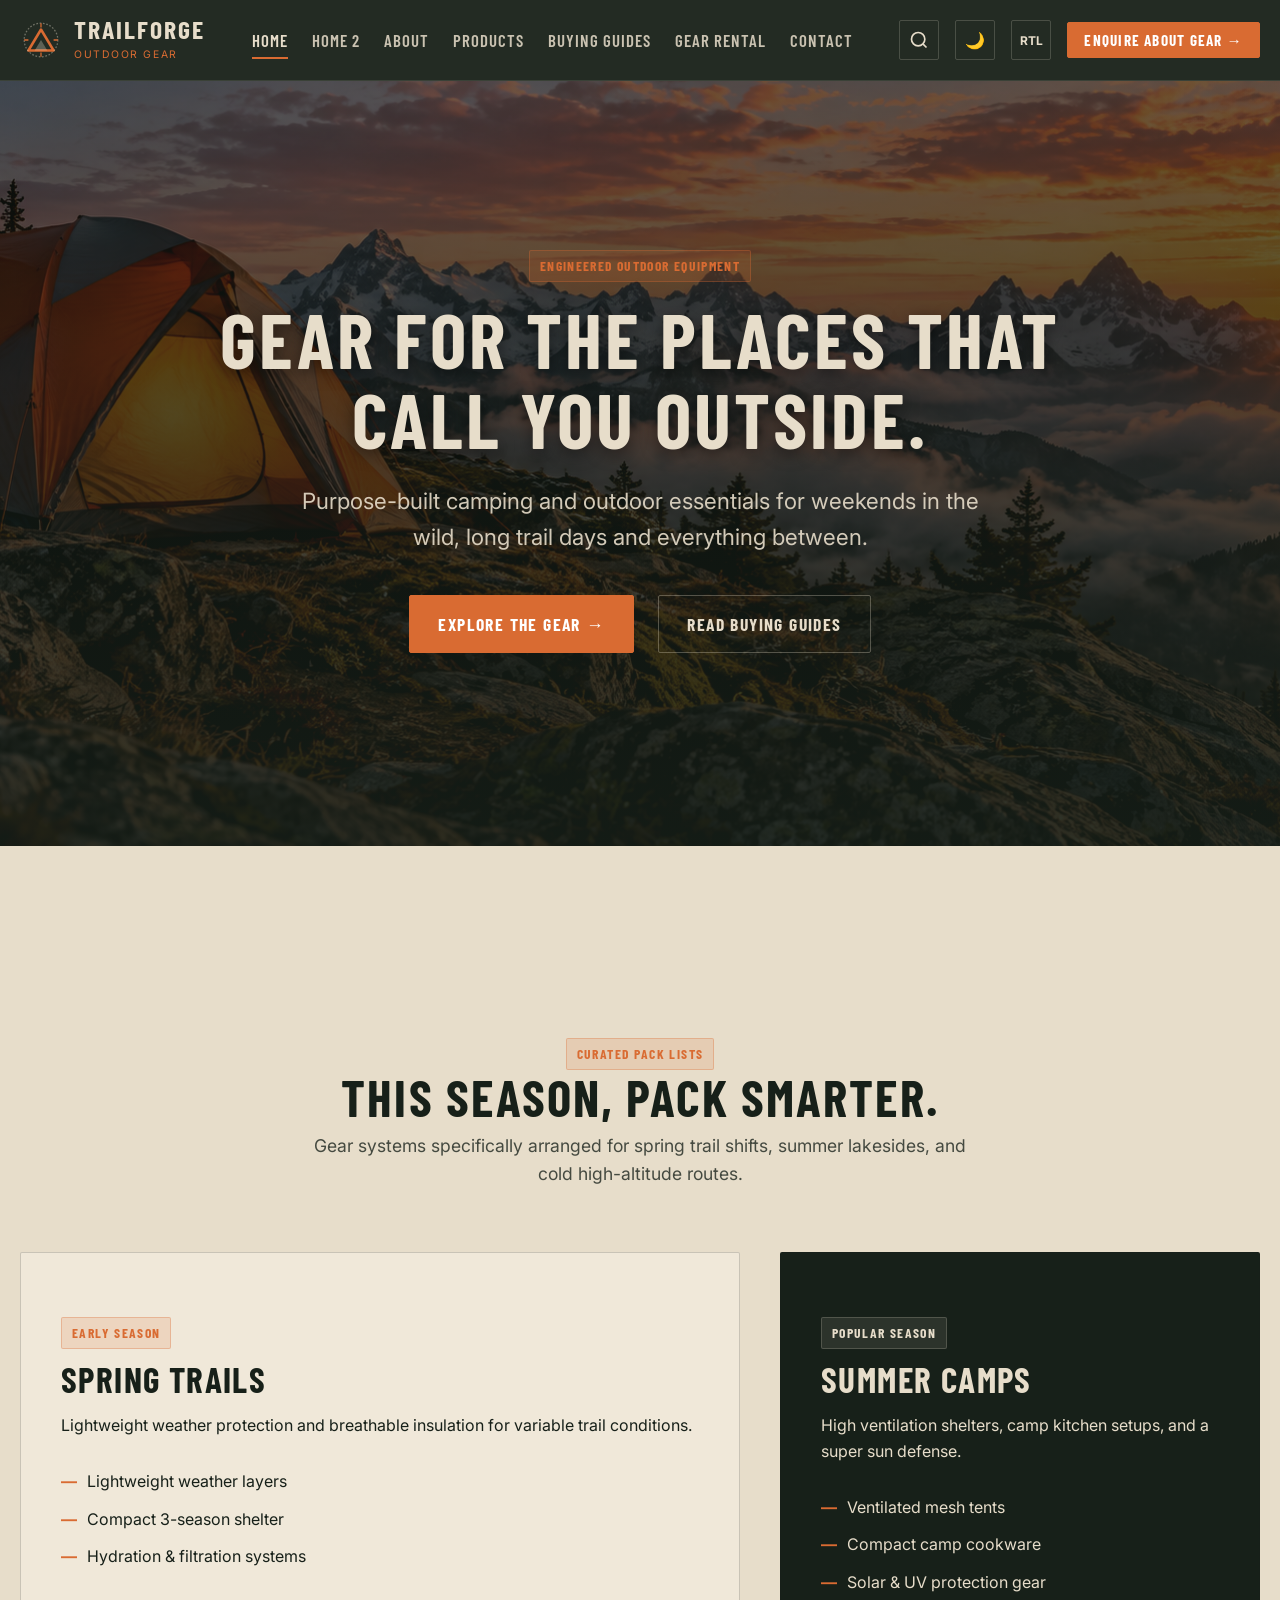
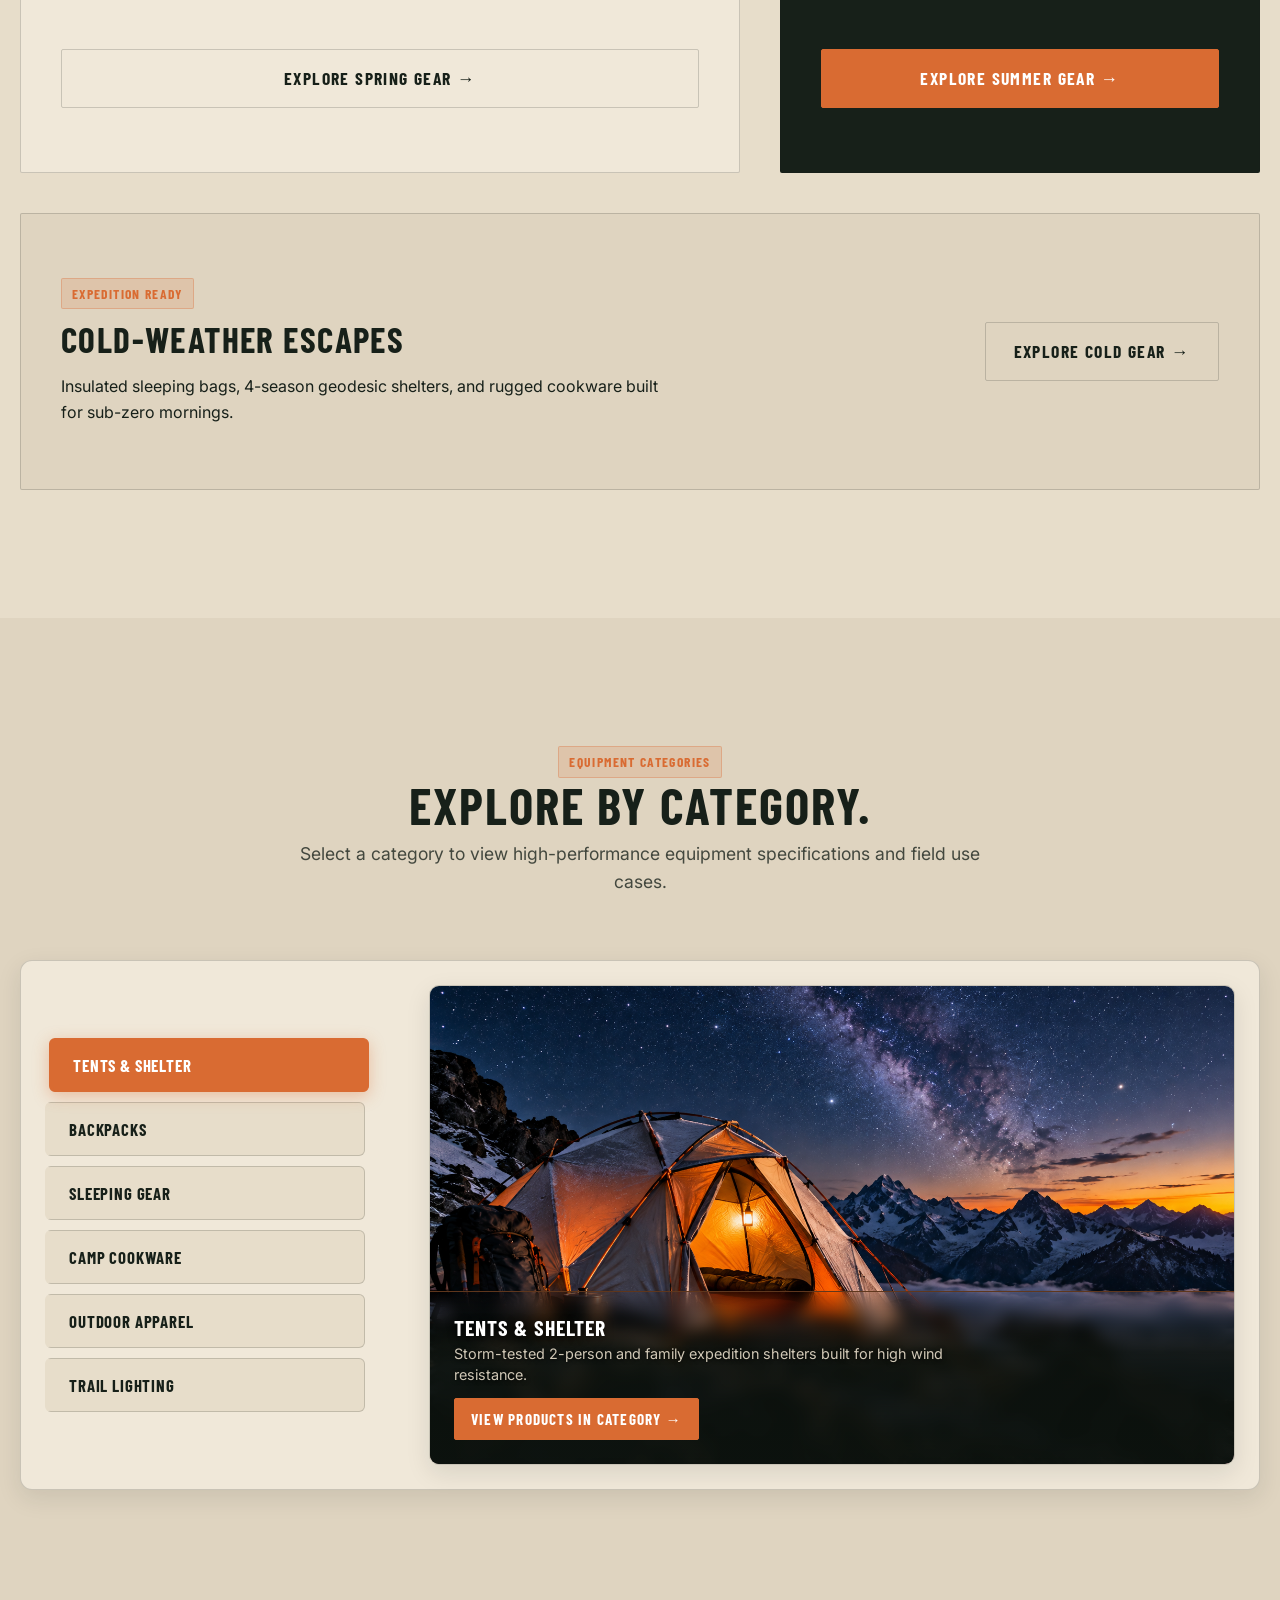
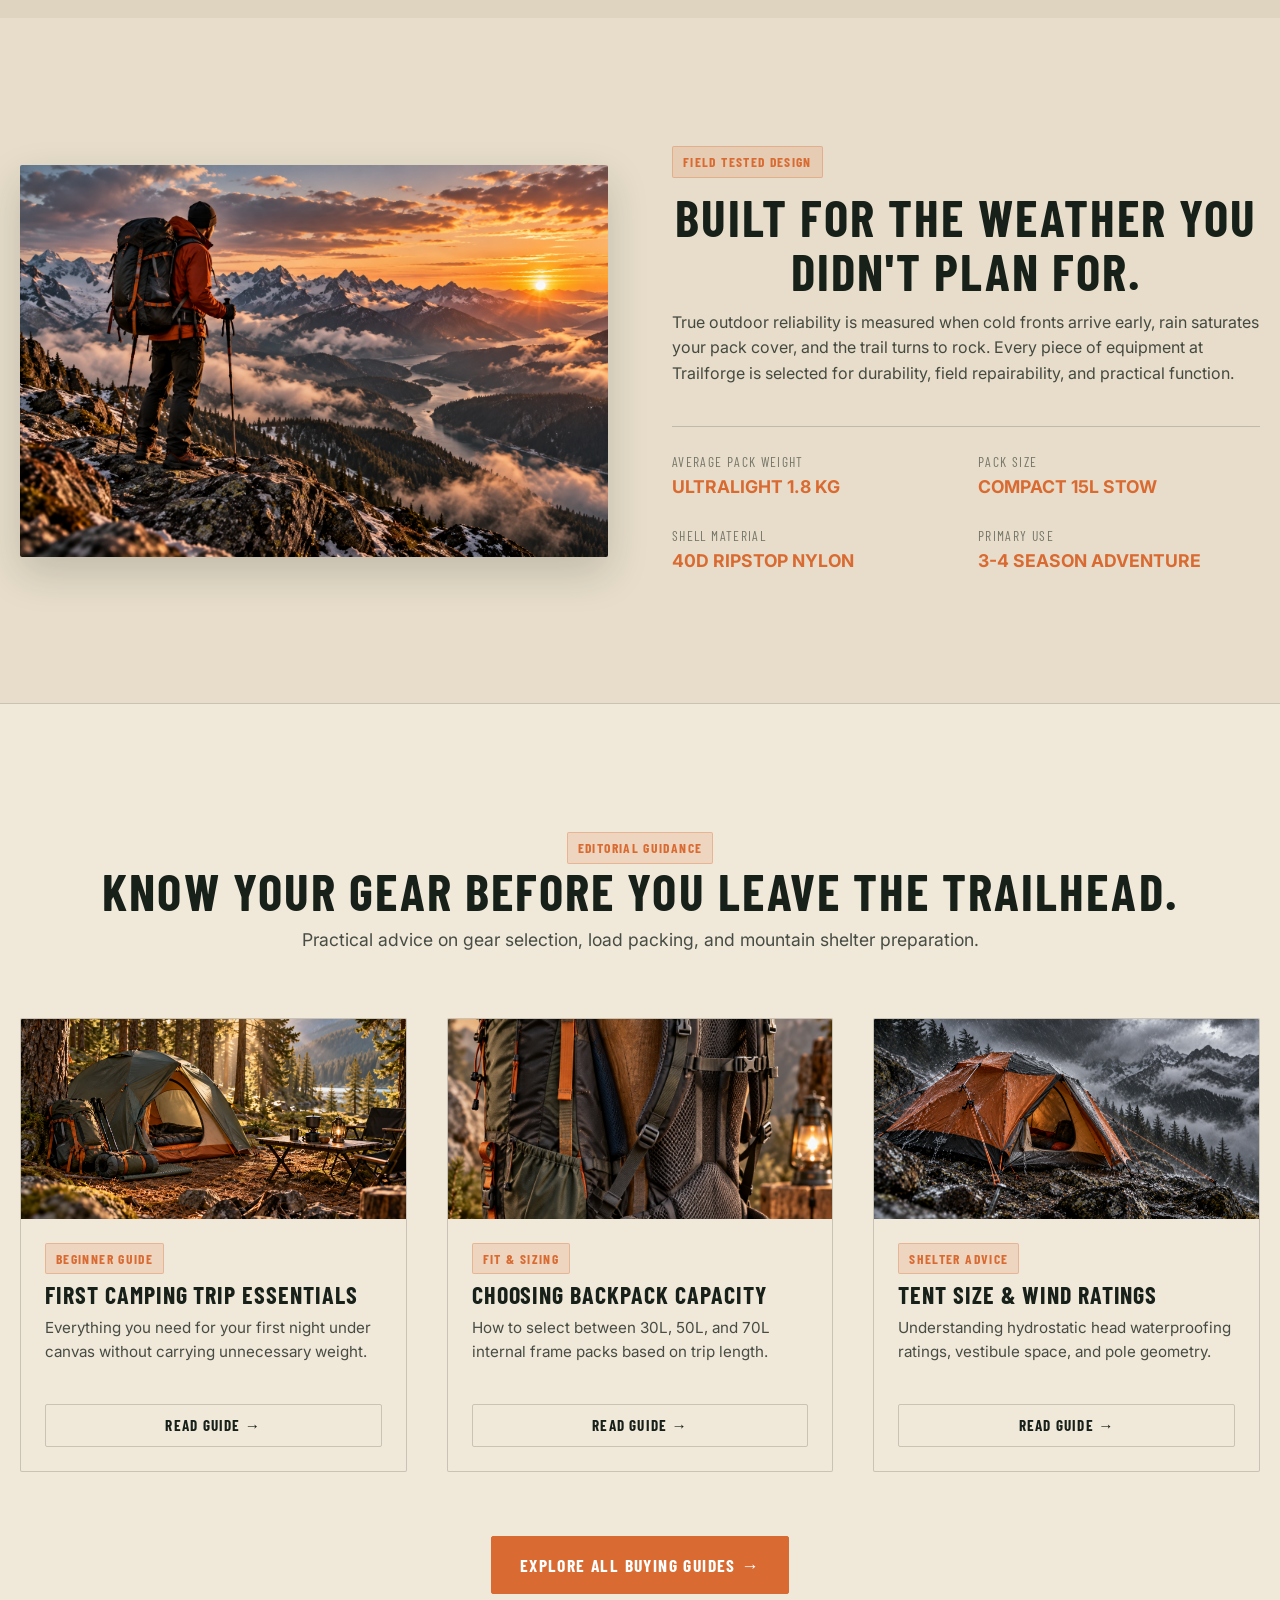
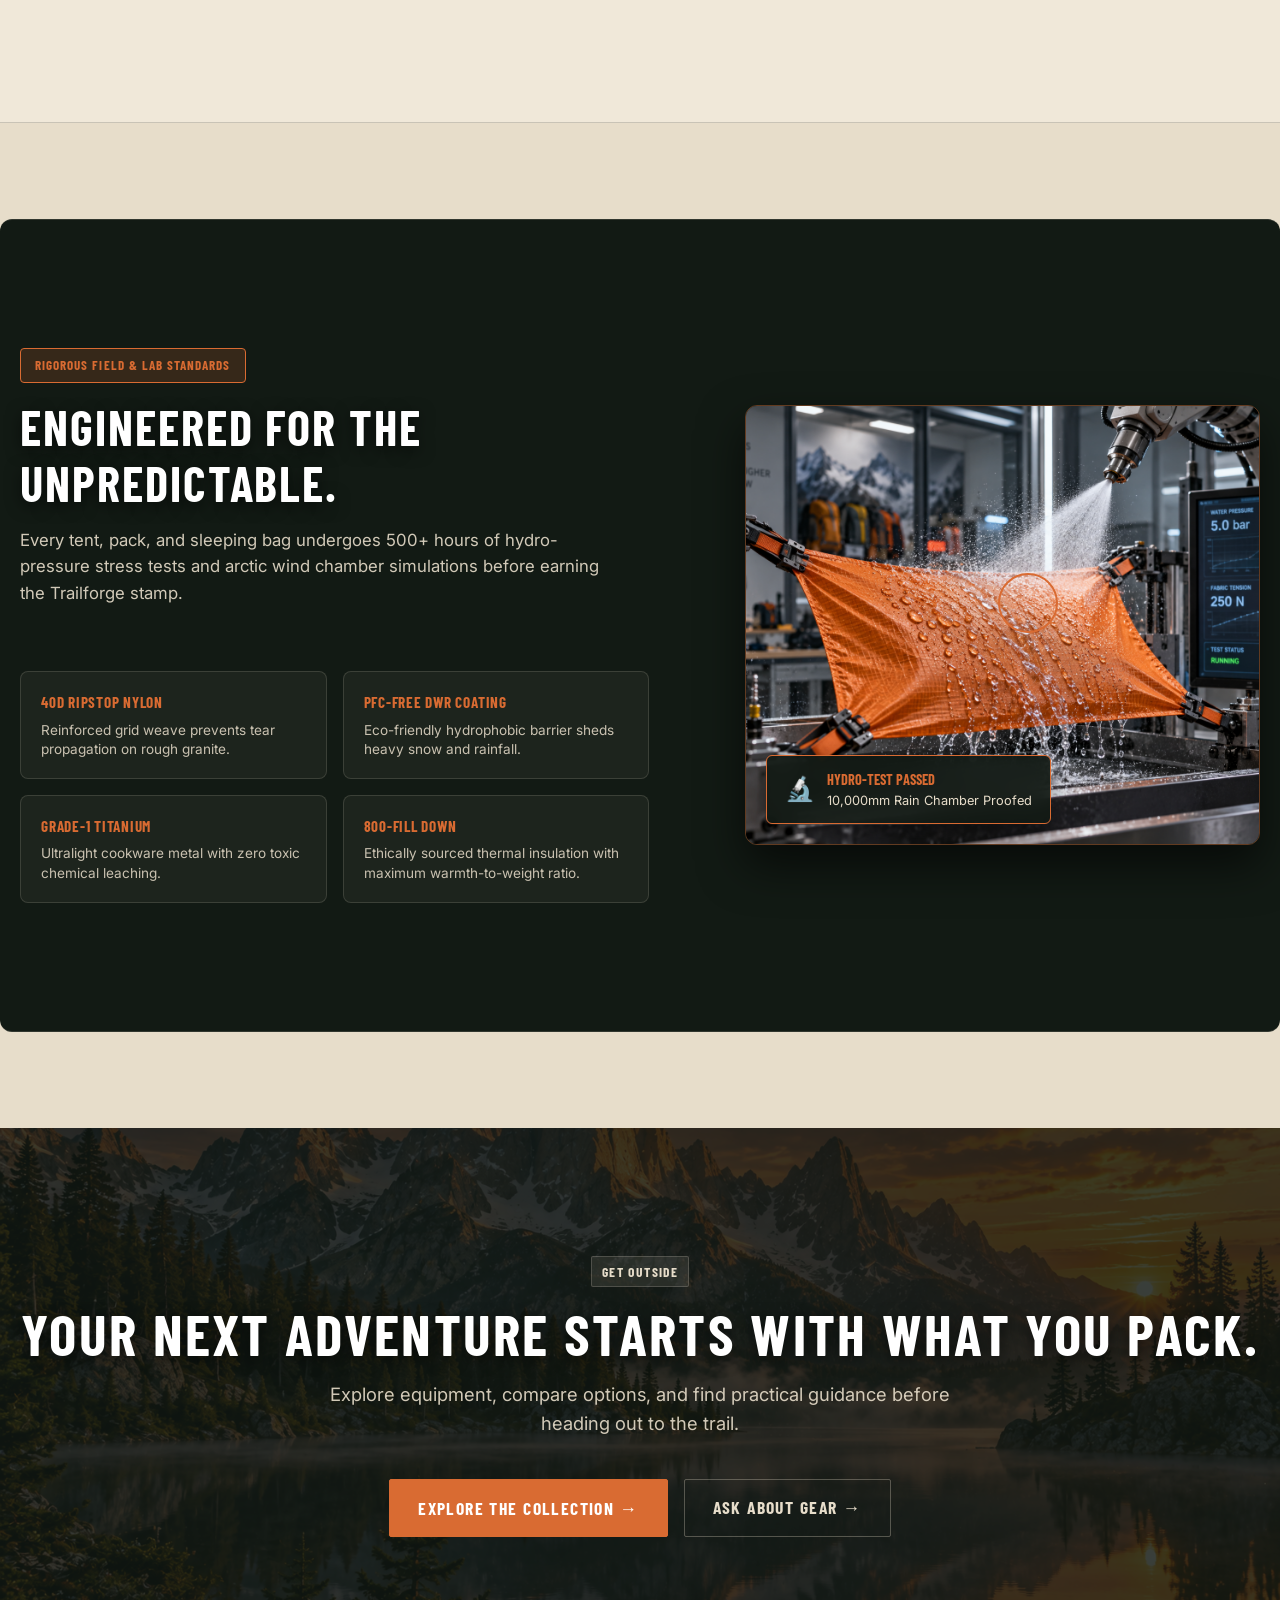
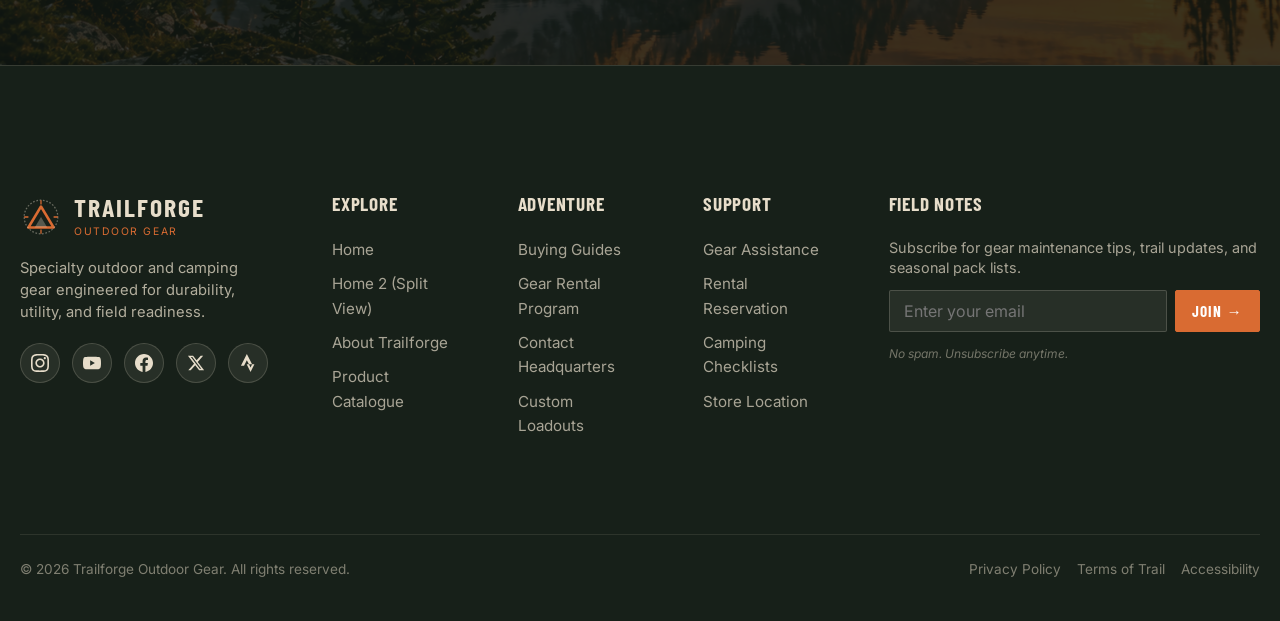
==== commit 4e7b4c20: "2nd comit" ====
--- a/index.html
+++ b/index.html
@@ -10,6 +10,31 @@
   <meta property="og:type" content="website">
   <link rel="icon" type="image/svg+xml" href="assets/images/favicon.svg">
   <link rel="stylesheet" href="assets/css/style.css">
+
+  <!-- Page-scoped fix: Seasonal cards equal size at tablet (768px) only -->
+  <style>
+    @media (min-width: 601px) and (max-width: 834px) {
+      /* Override the global flex !important that collapses the grid */
+      .section .seasonal-grid {
+        display: grid !important;
+        grid-template-columns: 1fr 1fr !important;
+        flex-direction: unset !important;
+        align-items: stretch !important;
+        gap: 24px !important;
+      }
+      /* All cards same height */
+      .section .seasonal-grid > .seasonal-card {
+        width: 100% !important;
+        min-height: 380px !important;
+        align-items: unset !important;
+      }
+      /* 3rd cold-weather card spans full width */
+      .section .seasonal-grid > .seasonal-card:last-child {
+        grid-column: 1 / -1 !important;
+        min-height: auto !important;
+      }
+    }
+  </style>
 </head>
 <body>
 
@@ -168,7 +193,7 @@
             <div>
               <span class="badge badge-dark" style="margin-bottom:12px;">POPULAR SEASON</span>
               <h3 class="seasonal-title">SUMMER CAMPS</h3>
-              <p>High ventilation shelters, camp kitchen setups, and sun defense.</p>
+              <p>High ventilation shelters, camp kitchen setups, and a super sun defense.</p>
               <ul class="seasonal-list">
                 <li>Ventilated mesh tents</li>
                 <li>Compact camp cookware</li>
--- a/assets/css/style.css
+++ b/assets/css/style.css
@@ -790,9 +790,28 @@
   font-weight: bold;
 }
 
-@media (max-width: 834px) {
+/* Tablet 768px — two equal columns, 3rd card resets to same width */
+@media (min-width: 601px) and (max-width: 834px) {
+  .seasonal-grid {
+    grid-template-columns: 1fr 1fr;
+  }
+  /* Override the inline grid-column: 1 / -1 on the 3rd (cold-weather) card */
+  .seasonal-grid > .seasonal-card:last-child {
+    grid-column: 1 / -1 !important;
+  }
+  /* Keep all card heights equal using min-height */
+  .seasonal-card {
+    min-height: 360px;
+  }
+}
+
+/* Mobile — single column */
+@media (max-width: 600px) {
   .seasonal-grid {
     grid-template-columns: 1fr;
+  }
+  .seasonal-grid > .seasonal-card:last-child {
+    grid-column: auto !important;
   }
 }
 
@@ -1799,6 +1818,20 @@
     text-align: center !important;
   }
 
+  /* 5b. Hero buttons — equal size on mobile */
+  .hero-buttons {
+    flex-direction: column !important;
+    align-items: stretch !important;
+    width: 100% !important;
+    max-width: 340px !important;
+    margin-inline: auto !important;
+  }
+  .hero-buttons .btn {
+    width: 100% !important;
+    box-sizing: border-box !important;
+    justify-content: center !important;
+  }
+
   /* 6. Form Headers & Labels on Mobile */
   .form-group label,
   .form-group select,
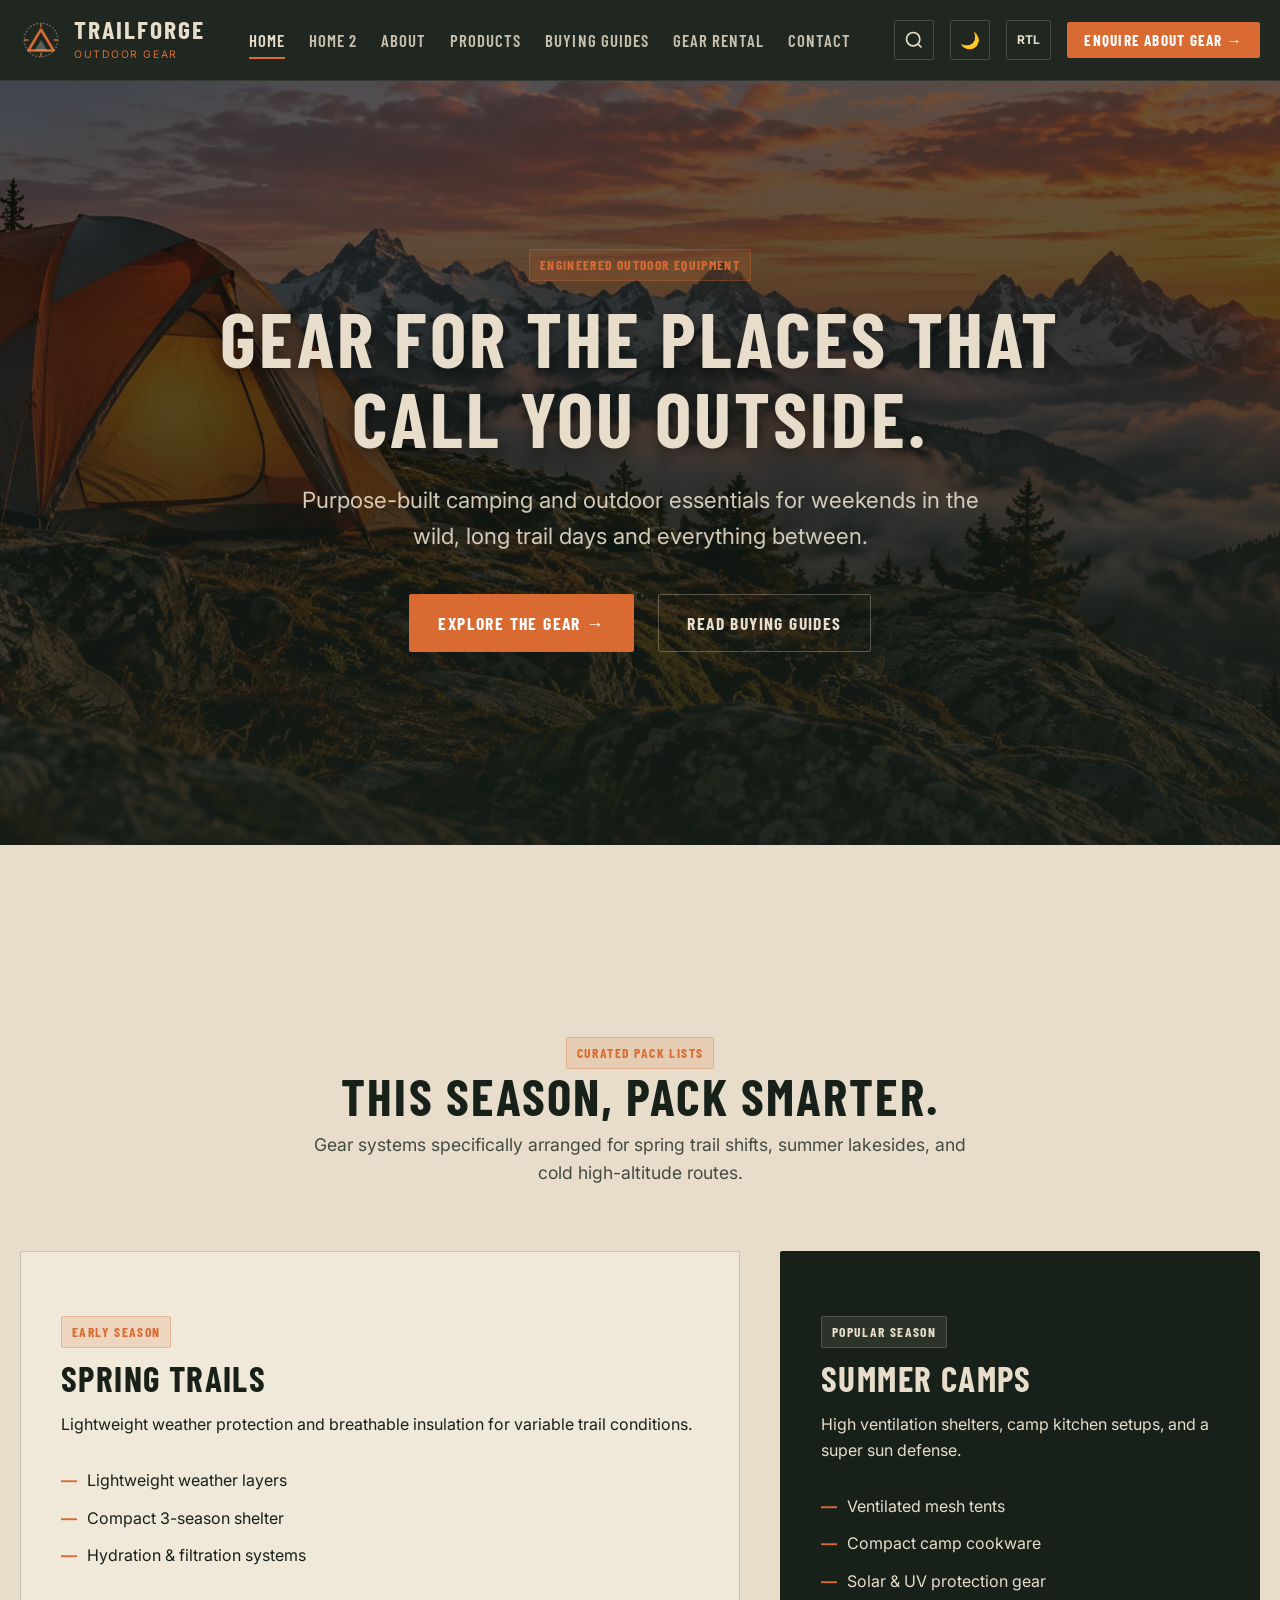
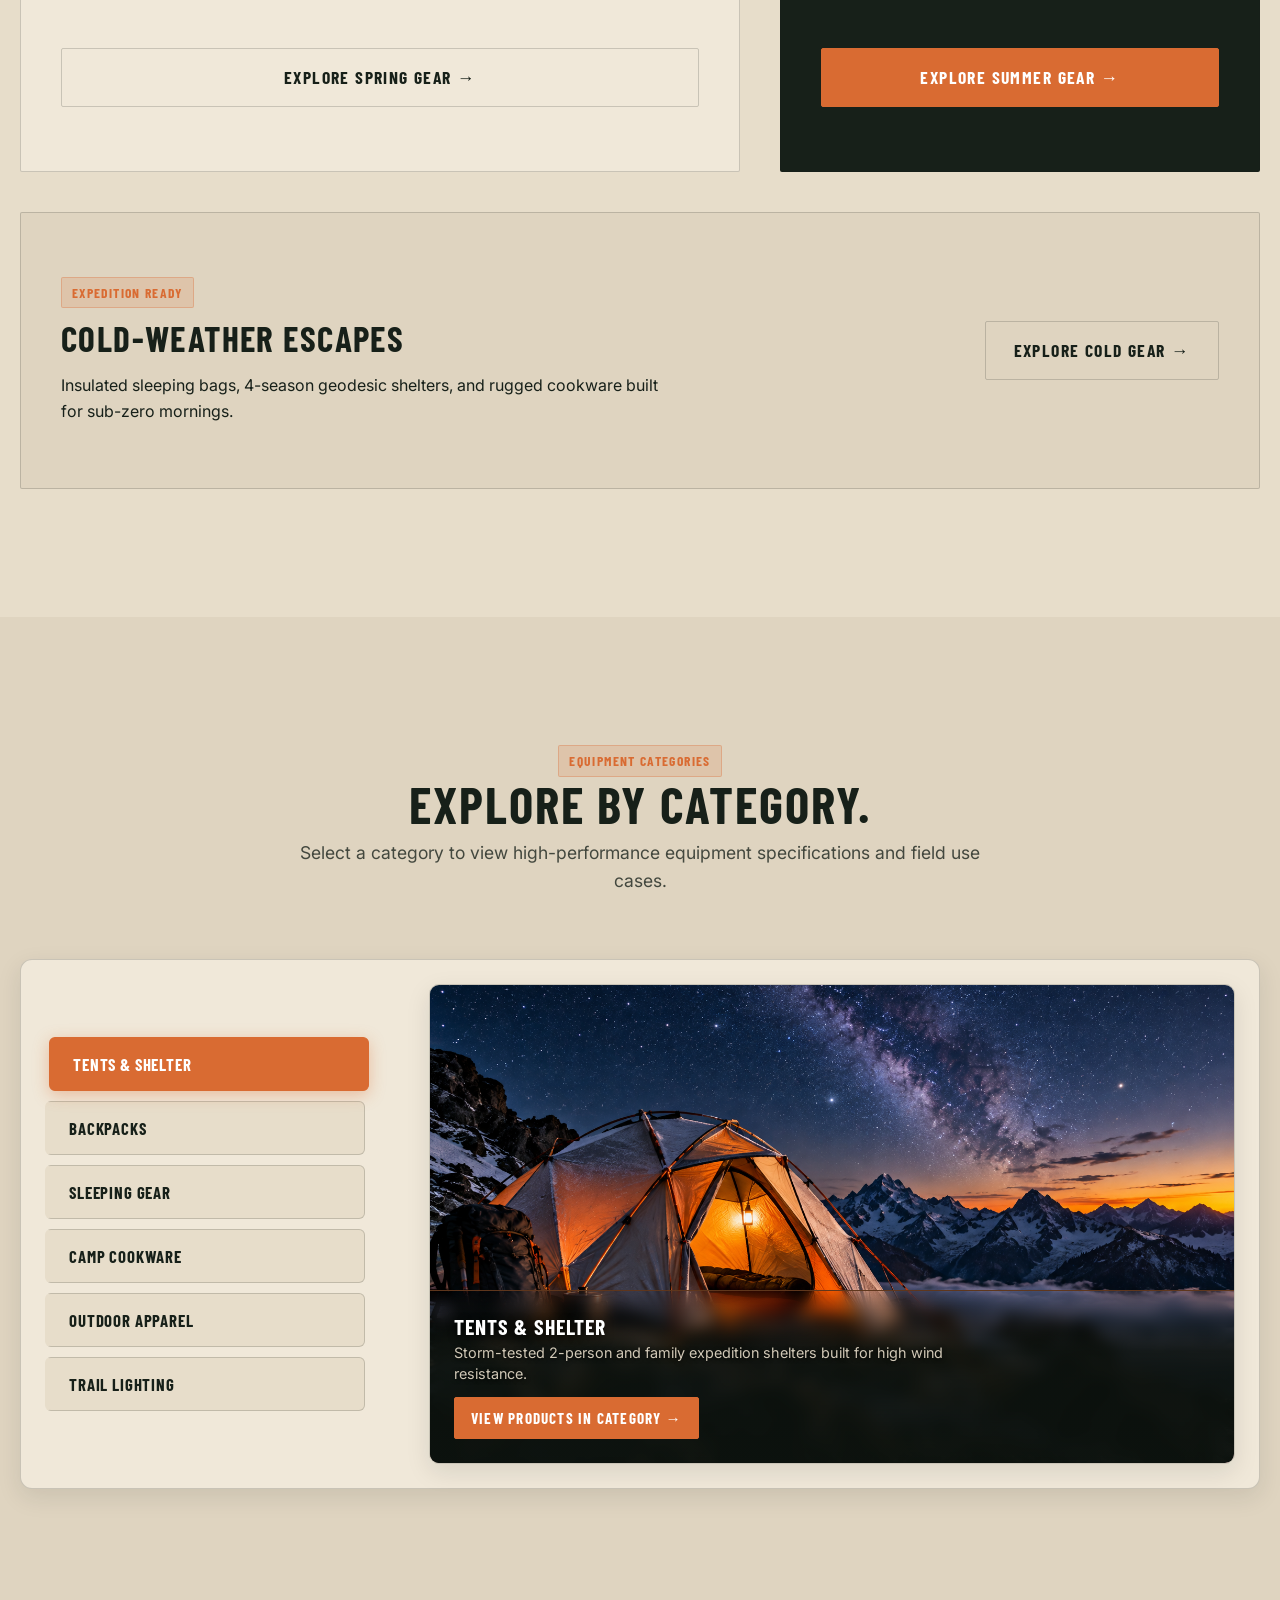
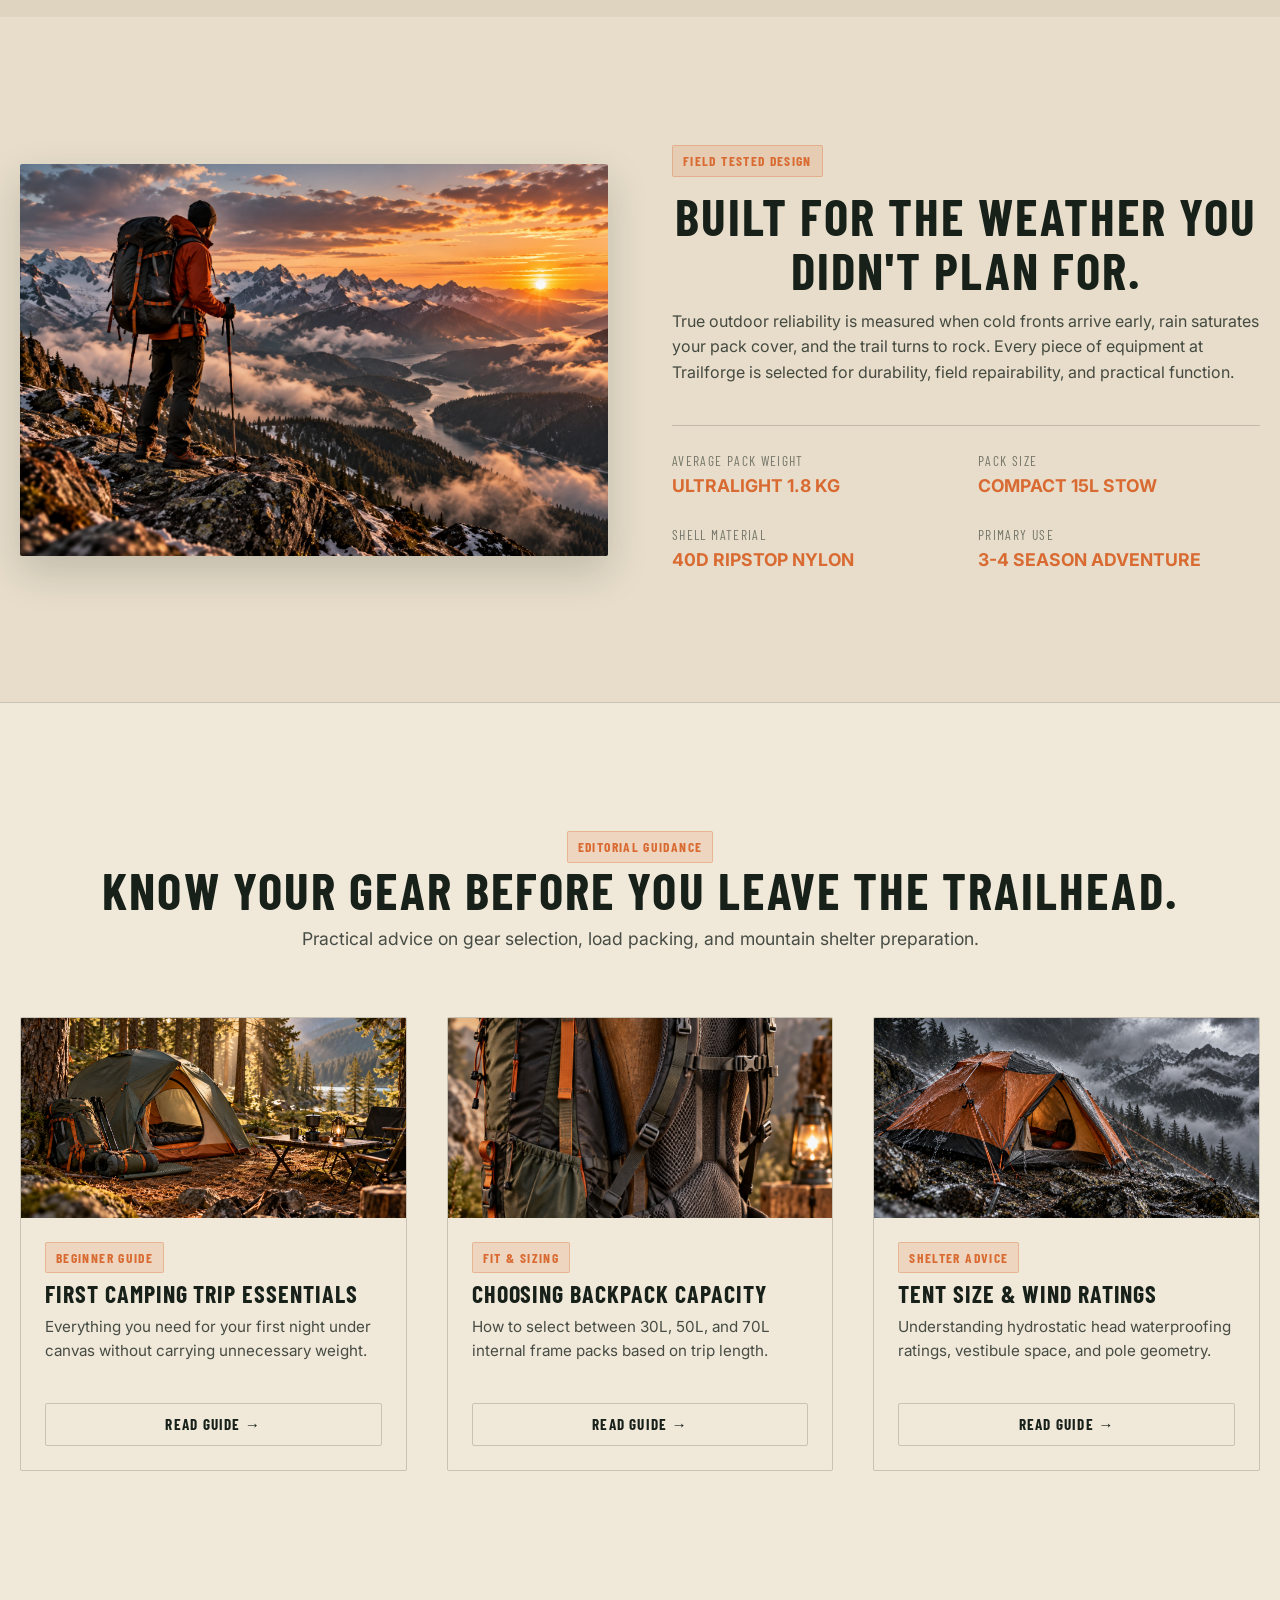
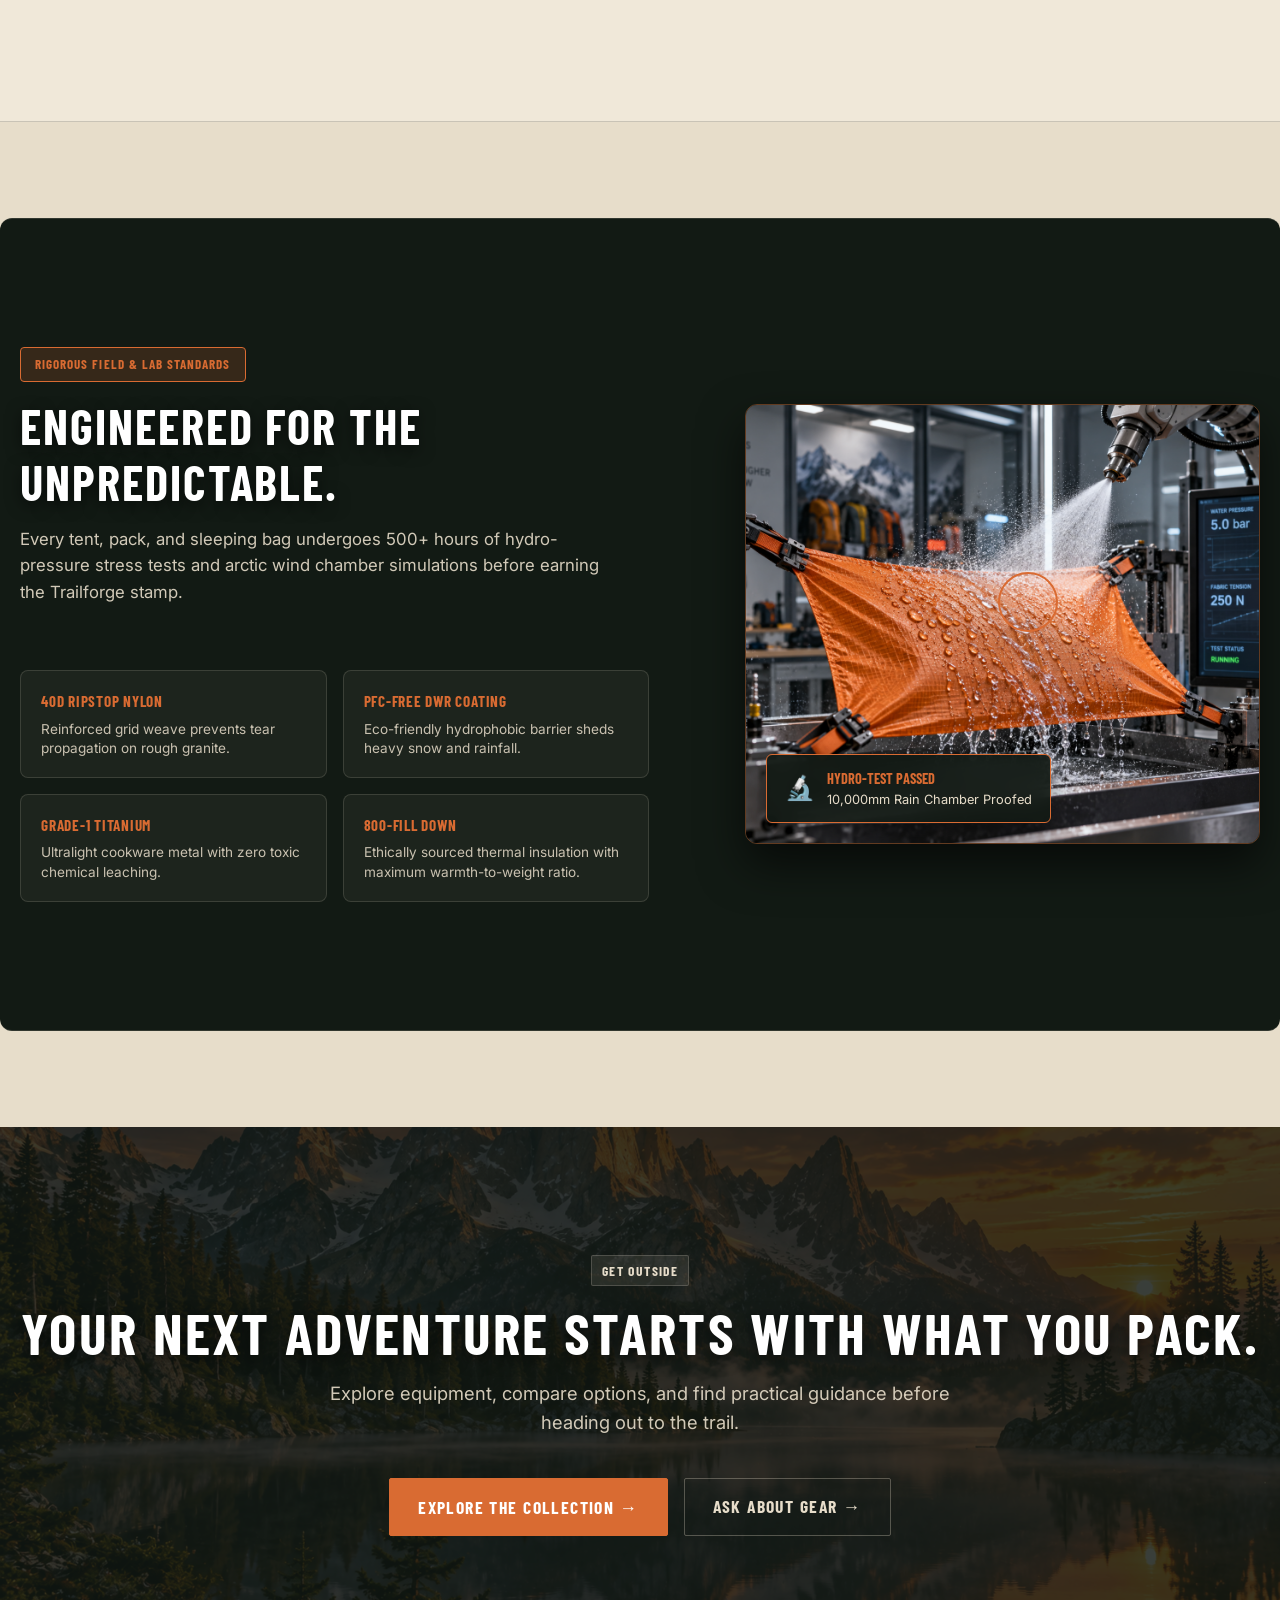
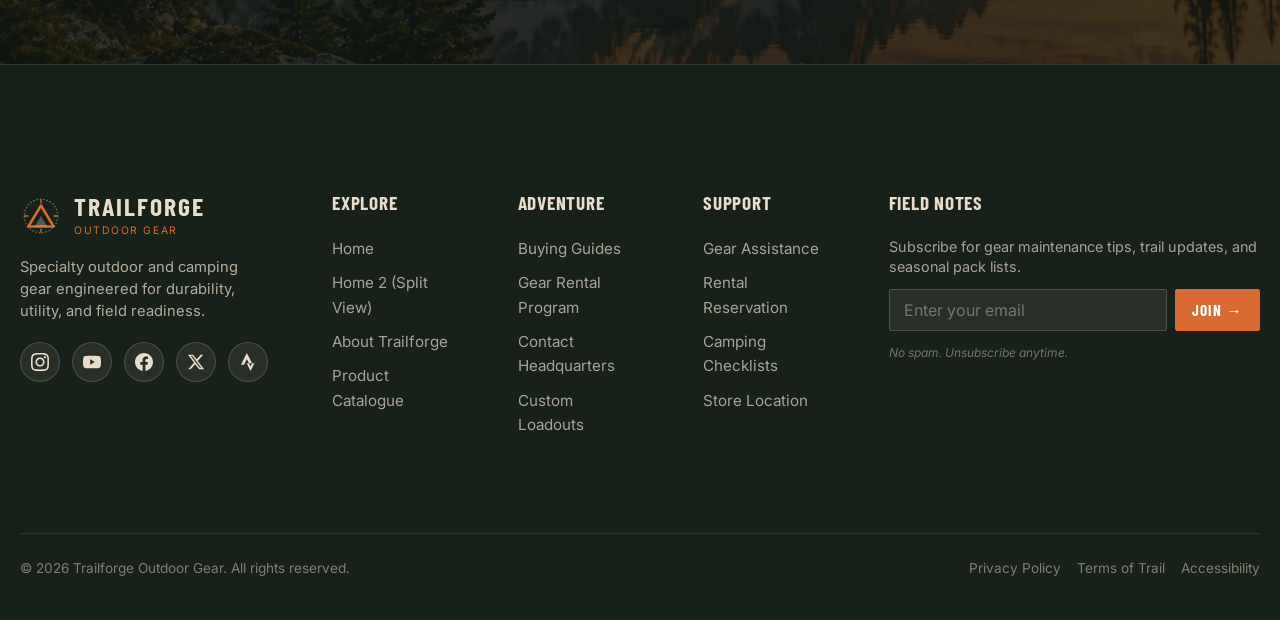
==== commit d94e140a: "3rd commit" ====
--- a/index.html
+++ b/index.html
@@ -34,6 +34,24 @@
         min-height: auto !important;
       }
     }
+
+    /* CTA (pre-footer) buttons — equal size on mobile & tablet */
+    @media (max-width: 834px) {
+      #cta-btn-group {
+        flex-direction: column !important;
+        align-items: stretch !important;
+        width: 100% !important;
+        max-width: 340px !important;
+        margin-inline: auto !important;
+        gap: 12px !important;
+      }
+      #cta-btn-group .btn {
+        width: 100% !important;
+        box-sizing: border-box !important;
+        justify-content: center !important;
+        text-align: center !important;
+      }
+    }
   </style>
 </head>
 <body>
@@ -402,7 +420,7 @@
         <p style="max-width: 640px; margin-inline: auto; color: rgba(231,221,202,0.9); margin-bottom: var(--space-lg); font-size: 1.15rem; line-height: 1.6;">
           Explore equipment, compare options, and find practical guidance before heading out to the trail.
         </p>
-        <div style="display:flex; justify-content:center; gap: 16px; flex-wrap:wrap;">
+        <div id="cta-btn-group" style="display:flex; justify-content:center; gap: 16px; flex-wrap:wrap;">
           <a href="products.html" class="btn btn-primary">EXPLORE THE COLLECTION →</a>
           <button class="btn btn-outline-dark open-enquiry-btn">ASK ABOUT GEAR →</button>
         </div>
--- a/assets/css/style.css
+++ b/assets/css/style.css
@@ -115,6 +115,7 @@
   display: flex;
   flex-direction: column;
   overflow-x: hidden;
+  padding-top: 80px;
   transition: background-color var(--transition-smooth), color var(--transition-smooth);
 }
 
@@ -183,6 +184,13 @@
 @media (max-width: 991px) {
   .grid-2, .grid-3, .grid-4 {
     grid-template-columns: 1fr;
+  }
+  .checklist-container {
+    padding: var(--space-md) !important;
+  }
+  .checklist-grid {
+    grid-template-columns: 1fr !important;
+    gap: var(--space-md) !important;
   }
 }
 
@@ -308,14 +316,17 @@
    NAVIGATION BAR
    ========================================================================== */
 .navbar {
-  position: sticky;
-  top: 0;
-  z-index: 1000;
-  background-color: rgba(23, 32, 25, 0.94);
-  backdrop-filter: blur(12px);
-  -webkit-backdrop-filter: blur(12px);
-  border-bottom: 1px solid rgba(231, 221, 202, 0.12);
-  transition: all var(--transition-smooth);
+  position: fixed !important;
+  top: 0 !important;
+  left: 0 !important;
+  right: 0 !important;
+  width: 100% !important;
+  z-index: 10000 !important;
+  background-color: rgba(23, 32, 25, 0.96) !important;
+  backdrop-filter: blur(12px) !important;
+  -webkit-backdrop-filter: blur(12px) !important;
+  border-bottom: 1px solid rgba(231, 221, 202, 0.12) !important;
+  transition: all var(--transition-smooth) !important;
 }
 
 [data-theme="light"] .navbar {
@@ -424,24 +435,50 @@
   background-color: rgba(217, 107, 50, 0.15);
 }
 
+.rtl-toggle-btn {
+  width: auto !important;
+  min-width: 44px !important;
+  padding-inline: 10px !important;
+  white-space: nowrap !important;
+}
+
+.rtl-label {
+  white-space: nowrap !important;
+  display: inline-block !important;
+  word-break: normal !important;
+  overflow-wrap: normal !important;
+  line-height: 1 !important;
+}
+
 .hamburger-btn {
   display: none;
   flex-direction: column;
   justify-content: center;
-  gap: 6px;
-  width: 42px;
-  height: 42px;
-  padding: 8px;
-  border: 1px solid rgba(231, 221, 202, 0.2);
-  border-radius: 2px;
+  align-items: center;
+  gap: 5px;
+  width: 40px;
+  height: 40px;
+  padding: 0;
+  border: 1px solid rgba(231, 221, 202, 0.25);
+  border-radius: 6px;
   color: var(--color-trail-sand);
+  background-color: rgba(231, 221, 202, 0.04);
+  cursor: pointer;
+  transition: all var(--transition-fast);
+}
+
+.hamburger-btn:hover {
+  border-color: var(--color-signal-orange);
+  color: var(--color-signal-orange);
+  background-color: rgba(217, 107, 50, 0.12);
 }
 
 .hamburger-btn span {
   display: block;
-  width: 100%;
+  width: 16px;
   height: 2px;
   background-color: currentColor;
+  border-radius: 2px;
   transition: all var(--transition-fast);
 }
 
@@ -1219,11 +1256,12 @@
    When 3 cards (or any odd number) are rendered in a 2-column grid on tablet,
    the lone last card moves to the center while preserving the exact same width as other cards.
    ========================================================================== */
-@media (min-width: 577px) and (max-width: 991px) {
+@media (min-width: 577px) and (max-width: 1080px) {
   .products-grid,
   .product-grid,
   .guides-grid,
-  .card-grid {
+  .card-grid,
+  .grid-4 {
     grid-template-columns: repeat(2, 1fr) !important;
   }
 
@@ -1319,6 +1357,8 @@
   display: flex;
   justify-content: space-between;
   align-items: center;
+  flex-wrap: wrap;
+  gap: 8px;
   padding-top: var(--space-sm);
   border-top: 1px solid var(--border-color);
   font-size: 0.85rem;
@@ -1593,6 +1633,8 @@
 .footer-links a {
   color: rgba(231, 221, 202, 0.7);
   font-size: 0.95rem;
+  transition: color 0.25s ease;
+  display: inline-block;
 }
 
 .footer-links a:hover {
@@ -1722,6 +1764,41 @@
   .footer-grid {
     grid-template-columns: repeat(2, 1fr);
   }
+  .product-meta-row {
+    flex-direction: column !important;
+    align-items: stretch !important;
+    gap: 10px !important;
+    width: 100% !important;
+    text-align: center !important;
+  }
+  .product-meta-row > span {
+    text-align: center !important;
+  }
+  .product-meta-row .btn,
+  .product-meta-row button,
+  .product-meta-row a.btn {
+    width: 100% !important;
+    justify-content: center !important;
+    text-align: center !important;
+    margin-inline: 0 !important;
+  }
+
+  /* Gear advice CTA buttons — equal size & centered alignment on mobile and tab (1024px) */
+  .gear-advice-actions {
+    flex-direction: column !important;
+    align-items: stretch !important;
+    width: 100% !important;
+    max-width: 360px !important;
+    margin-inline: auto !important;
+  }
+  .gear-advice-actions .btn,
+  .gear-advice-actions a.btn {
+    width: 100% !important;
+    justify-content: center !important;
+    text-align: center !important;
+    box-sizing: border-box !important;
+    display: flex !important;
+  }
 }
 
 @media (max-width: 480px) {
@@ -1745,6 +1822,41 @@
    MOBILE ALONE SECTION HEADINGS & CONTENT CENTER ALIGNMENT (@media max-width: 768px)
    ========================================================================== */
 @media (max-width: 768px) {
+  body {
+    padding-top: 70px !important;
+  }
+
+  .navbar-inner {
+    height: 70px !important;
+  }
+
+  /* Global Mobile Viewport Bounds Protection — Prevents horizontal scrollbar */
+  html, body {
+    width: 100% !important;
+    max-width: 100vw !important;
+    overflow-x: hidden !important;
+  }
+
+  main, .section, .container, .hero-sec {
+    max-width: 100% !important;
+    box-sizing: border-box !important;
+  }
+
+  .btn, button, a.btn {
+    max-width: 100% !important;
+    white-space: normal !important;
+    box-sizing: border-box !important;
+    word-break: break-word !important;
+    padding-inline: 16px !important;
+  }
+
+  h1, h2, h3, h4, h5, h6, .section-title, .hero-title, .section-subtitle, p {
+    max-width: 100% !important;
+    overflow-wrap: break-word !important;
+    word-break: break-word !important;
+    box-sizing: border-box !important;
+  }
+
   /* 1. All Section Headers, Titles, Subtitles, Hero & Badges */
   .section-header, 
   .section-title, 
@@ -1818,6 +1930,65 @@
     text-align: center !important;
   }
 
+  /* 5c. Product meta-row — stack weight & VIEW DETAILS button vertically */
+  .product-meta-row {
+    flex-direction: column !important;
+    align-items: stretch !important;
+    gap: 10px !important;
+    width: 100% !important;
+    text-align: center !important;
+  }
+  .product-meta-row > span {
+    text-align: center !important;
+  }
+  .product-meta-row .btn,
+  .product-meta-row button,
+  .product-meta-row a.btn {
+    width: 100% !important;
+    justify-content: center !important;
+    text-align: center !important;
+    margin-inline: 0 !important;
+  }
+
+  /* Expert guidance section buttons — equal full width on mobile */
+  .expert-guidance-actions {
+    flex-direction: column !important;
+    width: 100% !important;
+    align-items: stretch !important;
+  }
+  .expert-guidance-actions .btn,
+  .expert-guidance-actions a.btn {
+    width: 100% !important;
+    text-align: center !important;
+    justify-content: center !important;
+    box-sizing: border-box !important;
+    display: flex !important;
+  }
+
+  /* Pack weight calculator trip type buttons — equal full width on mobile */
+  .calc-btn-group {
+    flex-direction: column !important;
+    width: 100% !important;
+    align-items: stretch !important;
+  }
+  .calc-opt-btn {
+    width: 100% !important;
+    text-align: center !important;
+    justify-content: center !important;
+    box-sizing: border-box !important;
+    display: flex !important;
+    align-items: center !important;
+  }
+
+  /* Interactive checklist mobile layout */
+  .checklist-container {
+    padding: 16px 14px !important;
+  }
+  .checklist-grid {
+    grid-template-columns: 1fr !important;
+    gap: 16px !important;
+  }
+
   /* 5b. Hero buttons — equal size on mobile */
   .hero-buttons {
     flex-direction: column !important;
@@ -1874,7 +2045,55 @@
    FLOATING BACK TO TOP BUTTON (FIXED BOTTOM-RIGHT CORNER)
    ========================================================================== */
 #back-to-top {
-  display: none !important;
+  position: fixed;
+  inset-inline-end: 24px;
+  bottom: 32px;
+  z-index: 9999;
+  width: 48px;
+  height: 48px;
+  border-radius: 50%;
+  background-color: var(--color-signal-orange);
+  color: #ffffff;
+  border: none;
+  cursor: pointer;
+  display: flex;
+  align-items: center;
+  justify-content: center;
+  box-shadow: 0 6px 20px rgba(217, 107, 50, 0.45);
+  opacity: 0;
+  transform: translateY(20px);
+  pointer-events: none;
+  transition: opacity 0.35s cubic-bezier(0.16, 1, 0.3, 1),
+              transform 0.35s cubic-bezier(0.16, 1, 0.3, 1),
+              background-color 0.25s ease,
+              box-shadow 0.25s ease;
+}
+
+#back-to-top.visible {
+  opacity: 1;
+  transform: translateY(0);
+  pointer-events: auto;
+}
+
+#back-to-top:hover {
+  background-color: var(--accent-hover);
+  box-shadow: 0 10px 28px rgba(217, 107, 50, 0.6);
+  transform: translateY(-4px);
+}
+
+#back-to-top svg {
+  width: 20px;
+  height: 20px;
+  stroke: #ffffff;
+  fill: none;
+  stroke-width: 2.5;
+  stroke-linecap: round;
+  stroke-linejoin: round;
+  transition: transform 0.25s ease;
+}
+
+#back-to-top:hover svg {
+  transform: translateY(-2px);
 }
 
 /* Contact Page Social Buttons - High Visibility Circular Icon Badges */
@@ -2002,15 +2221,33 @@
   filter: brightness(1.06) contrast(1.05) !important;
 }
 
-/* 5. Footer Links Shift Animation */
+/* 5. Footer Links */
 .footer-links a {
-  display: inline-block;
-  transition: transform 0.25s ease, color 0.25s ease !important;
+  color: rgba(231, 221, 202, 0.7) !important;
+  font-size: 0.95rem !important;
+  transition: color 0.25s ease !important;
+  transform: none !important;
+}
+
+.footer-links a::after,
+.footer-bottom a::after {
+  display: none !important;
+  content: none !important;
 }
 
 .footer-links a:hover {
   color: var(--color-signal-orange) !important;
-  transform: translateX(6px) !important;
+  transform: none !important;
+}
+
+/* Footer-bottom links (Privacy Policy, Terms, Accessibility) */
+.footer-bottom a {
+  color: rgba(231, 221, 202, 0.5) !important;
+  transition: color 0.25s ease !important;
+}
+
+.footer-bottom a:hover {
+  color: var(--color-signal-orange) !important;
 }
 
 /* 6. Footer Social Links Pulse */
@@ -2333,22 +2570,51 @@
   color: rgba(231, 221, 202, 0.85) !important;
 }
 
-.stepper-track {
-  display: grid;
-  grid-template-columns: repeat(auto-fit, minmax(180px, 1fr));
+.stepper-track,
+.rental-process-grid {
+  display: flex;
+  flex-wrap: wrap;
+  justify-content: center;
   gap: 16px;
   position: relative;
   margin-top: var(--space-xl);
 }
 
+.step-card,
+.rental-step-card {
+  flex: 0 0 calc(33.333% - 11px);
+  max-width: calc(33.333% - 11px);
+  background-color: var(--bg-primary);
+  border: 1px solid var(--border-color);
+  border-inline-start: 4px solid var(--color-signal-orange);
+  border-radius: 8px;
+  padding: 20px 16px;
+  position: relative;
+  transition: all 0.35s ease;
+  box-sizing: border-box;
+}
+
 .step-card {
   background-color: rgba(231, 221, 202, 0.04);
   border: 1px solid rgba(231, 221, 202, 0.15);
-  border-radius: 8px;
-  padding: 20px 16px;
+  border-inline-start: none;
   text-align: center;
-  position: relative;
-  transition: all 0.35s ease;
+}
+
+@media (max-width: 991px) {
+  .step-card,
+  .rental-step-card {
+    flex: 0 0 calc(50% - 8px);
+    max-width: calc(50% - 8px);
+  }
+}
+
+@media (max-width: 600px) {
+  .step-card,
+  .rental-step-card {
+    flex: 0 0 100%;
+    max-width: 100%;
+  }
 }
 
 .step-card:hover {
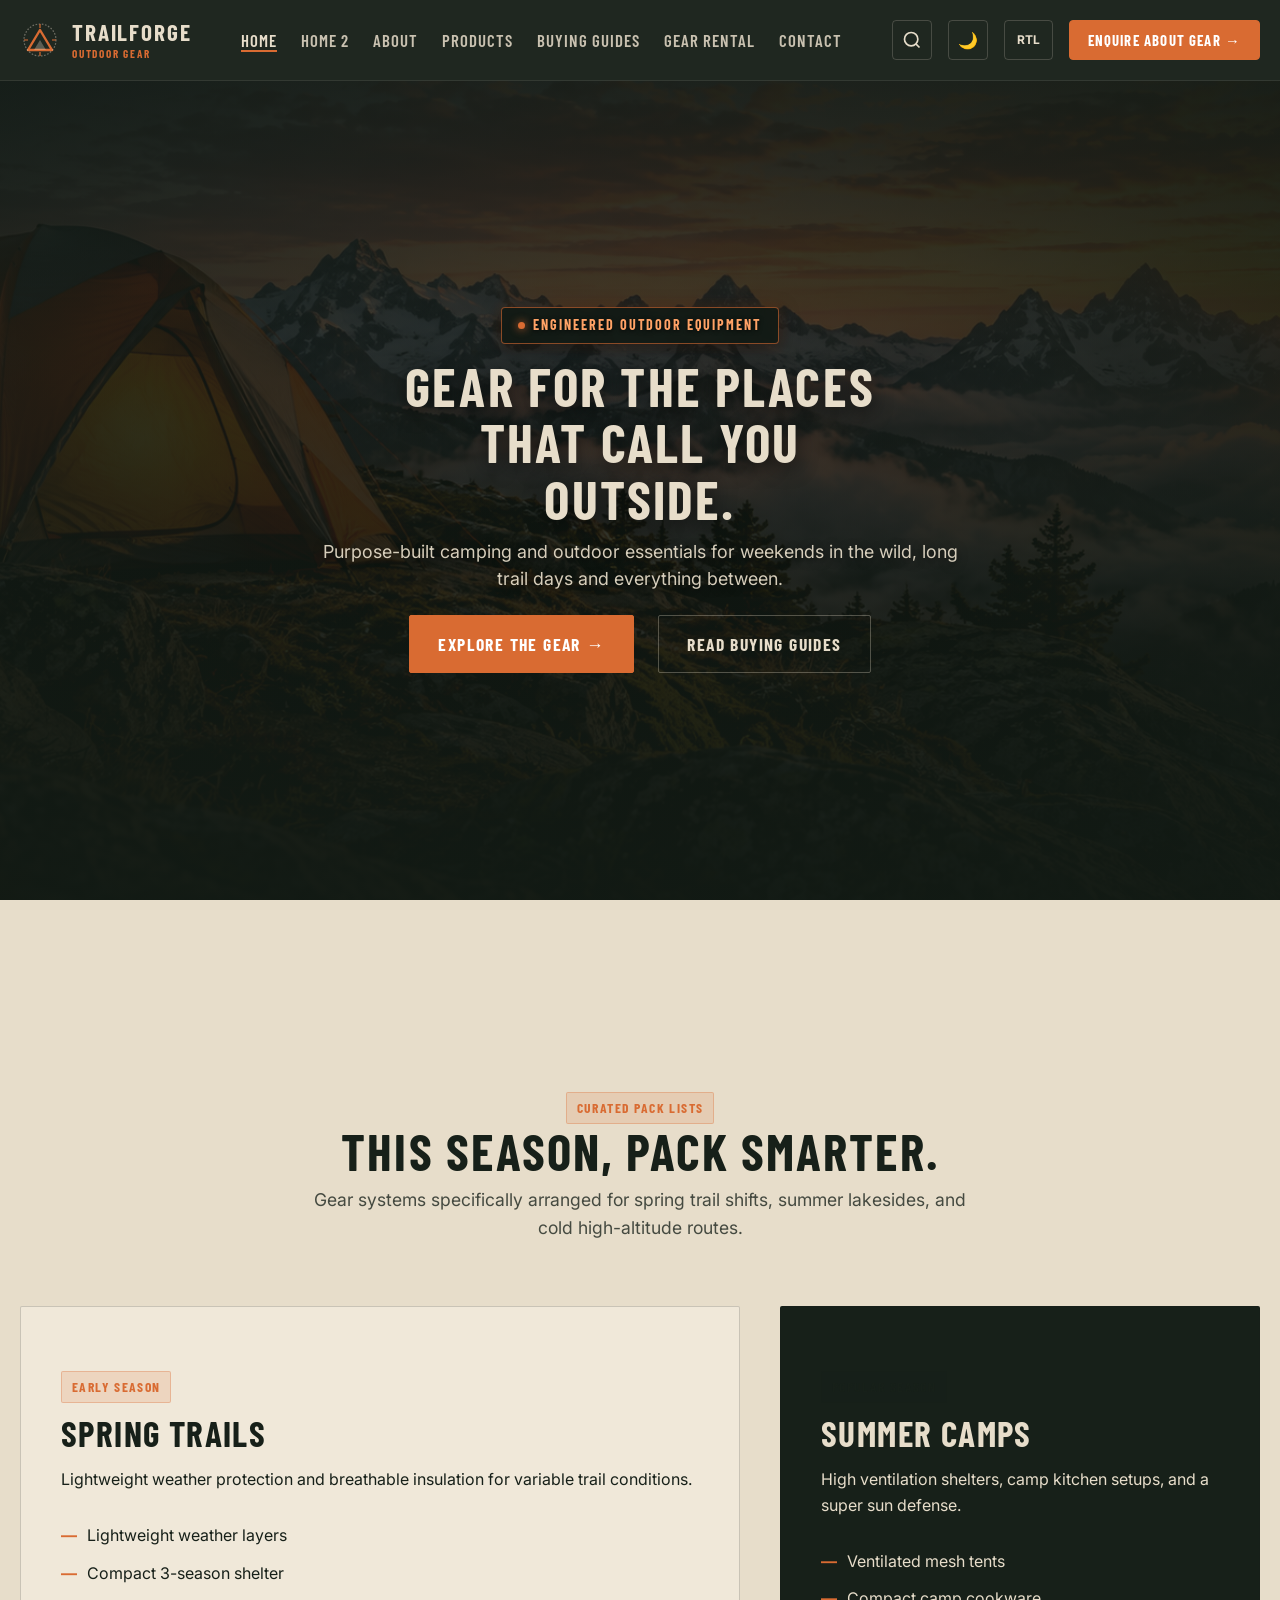
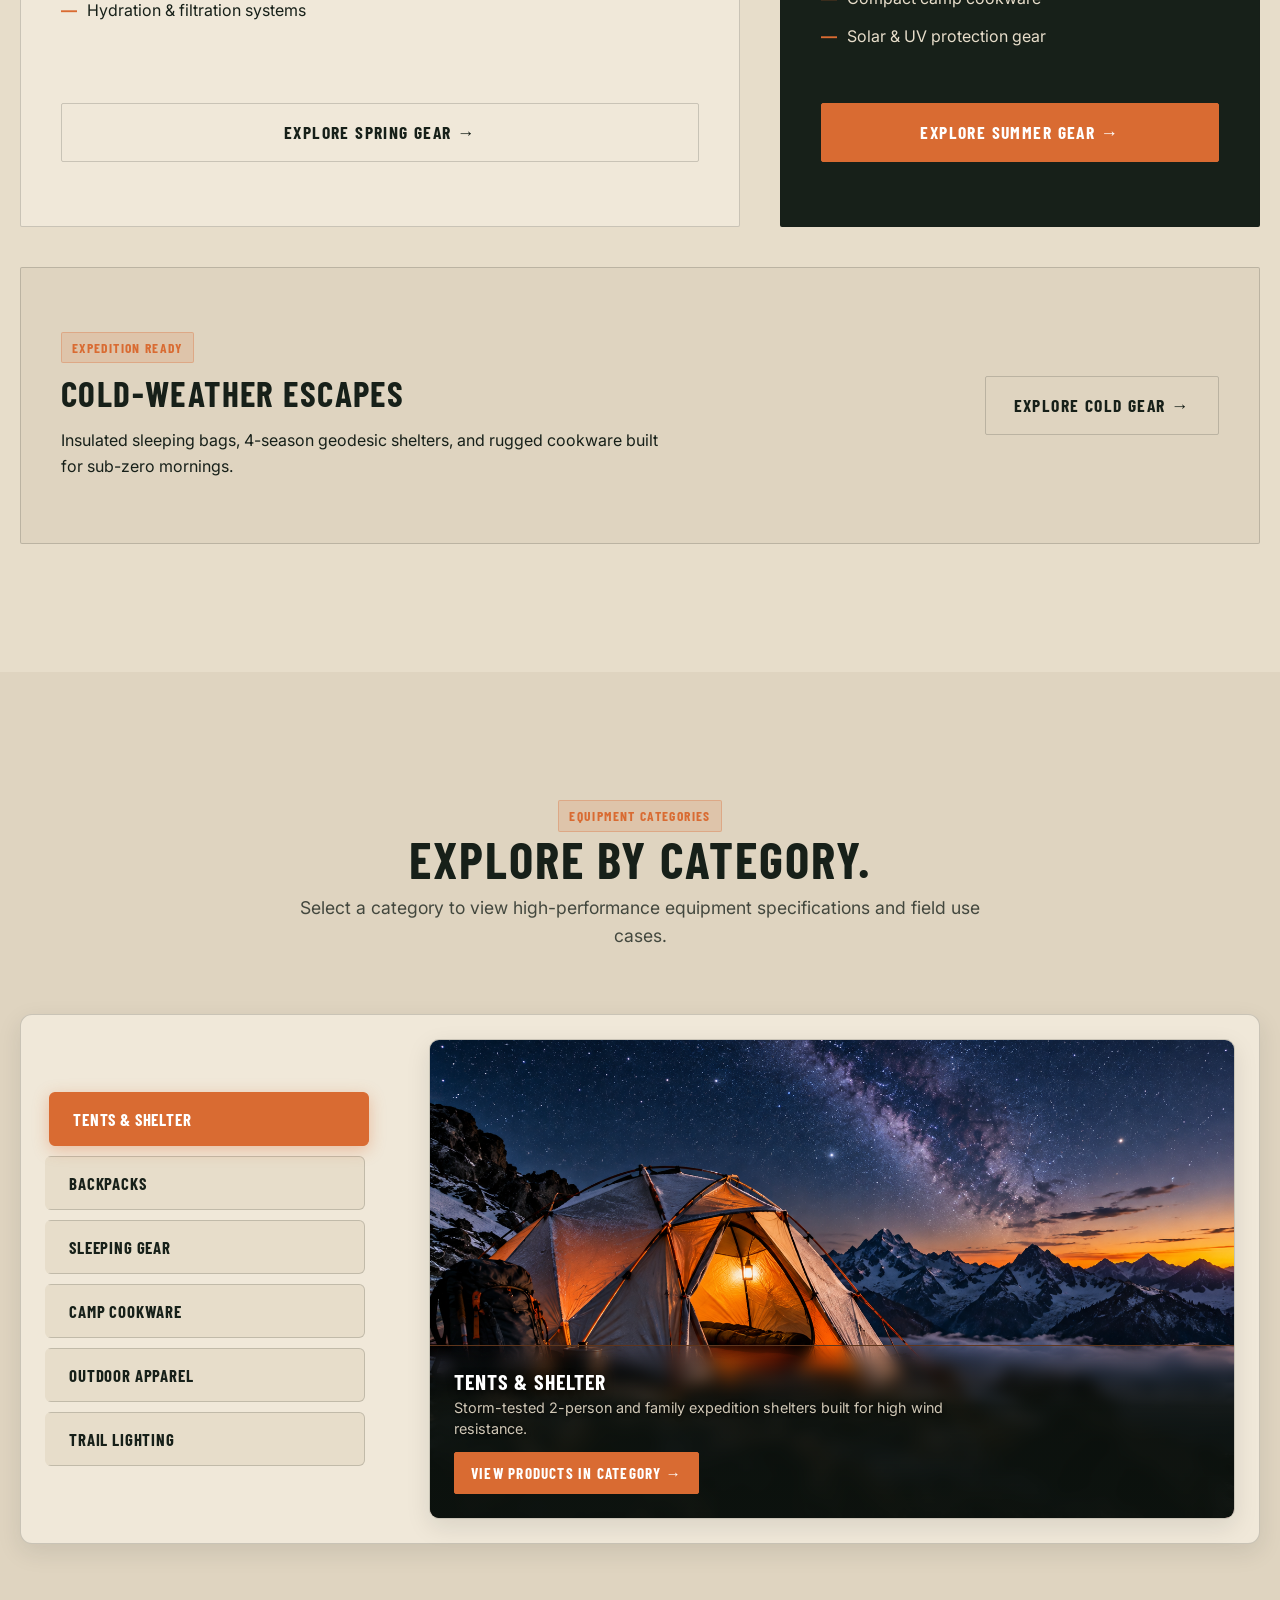
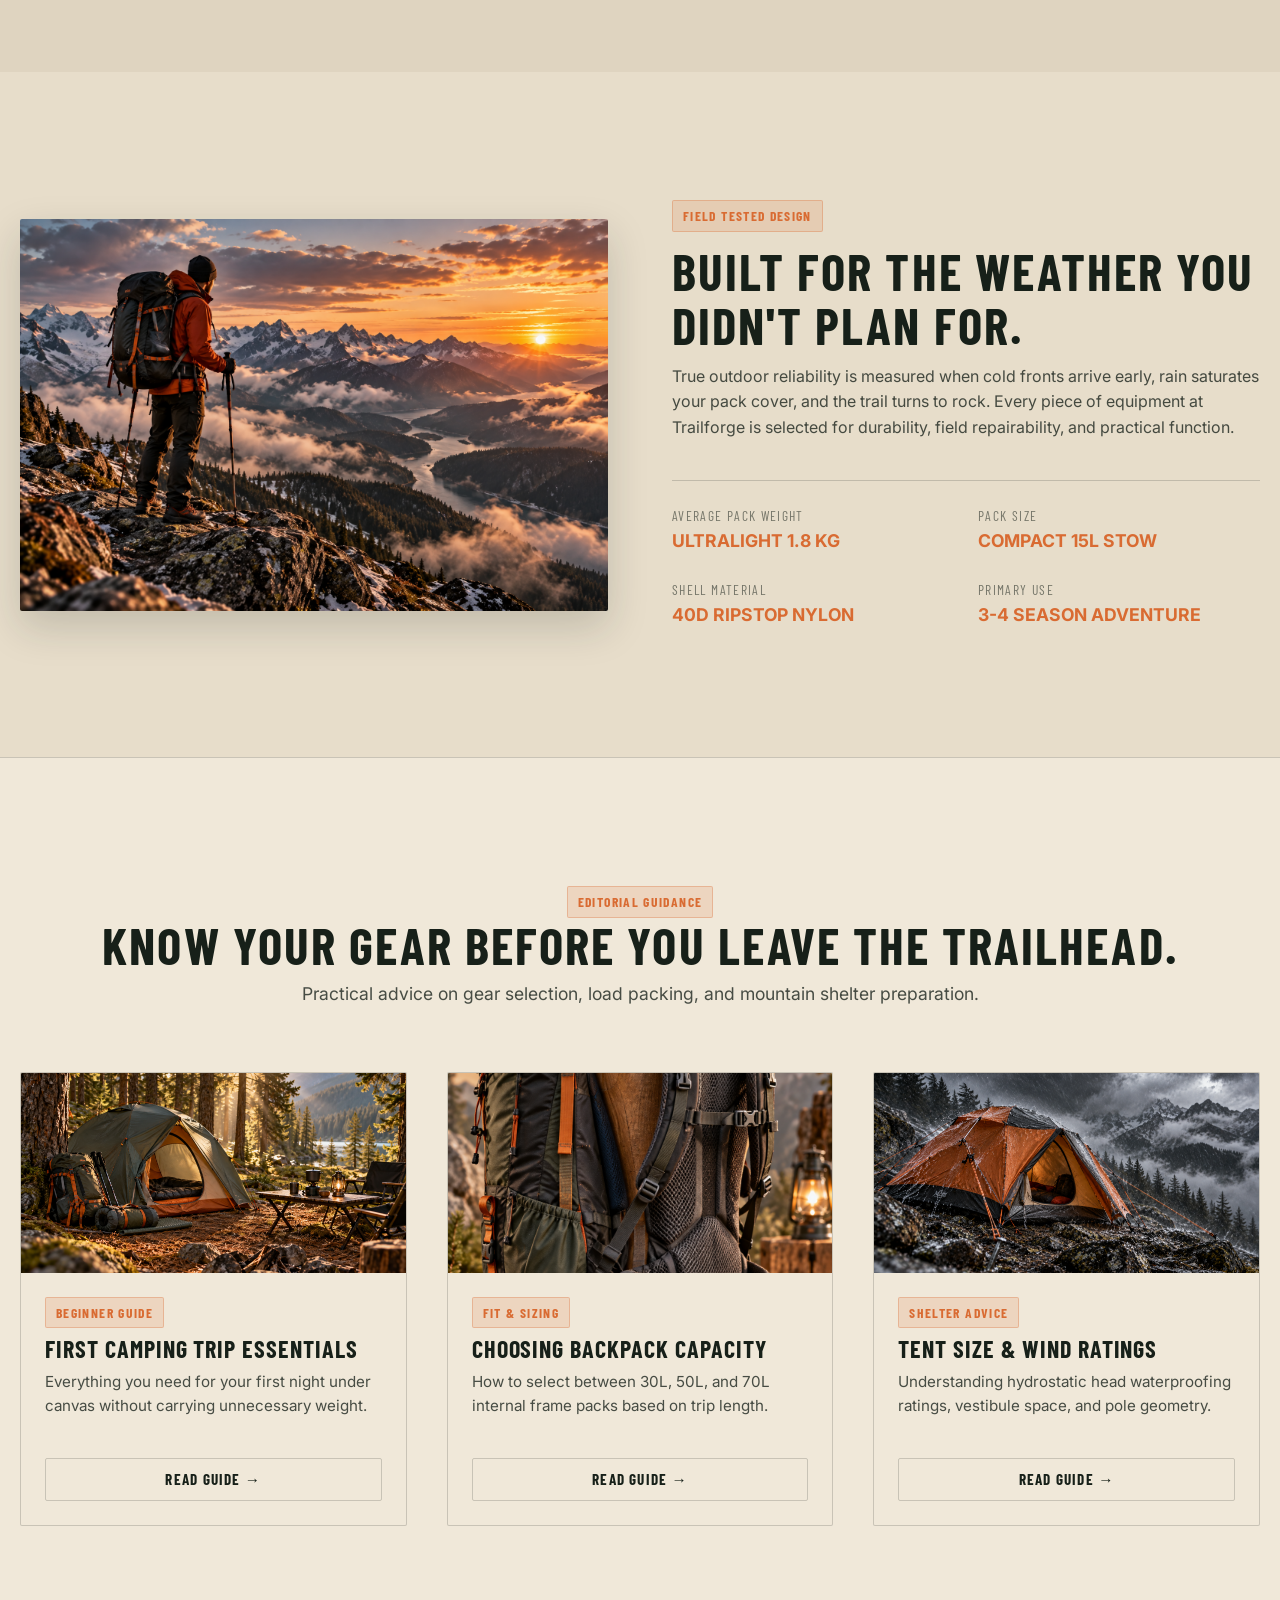
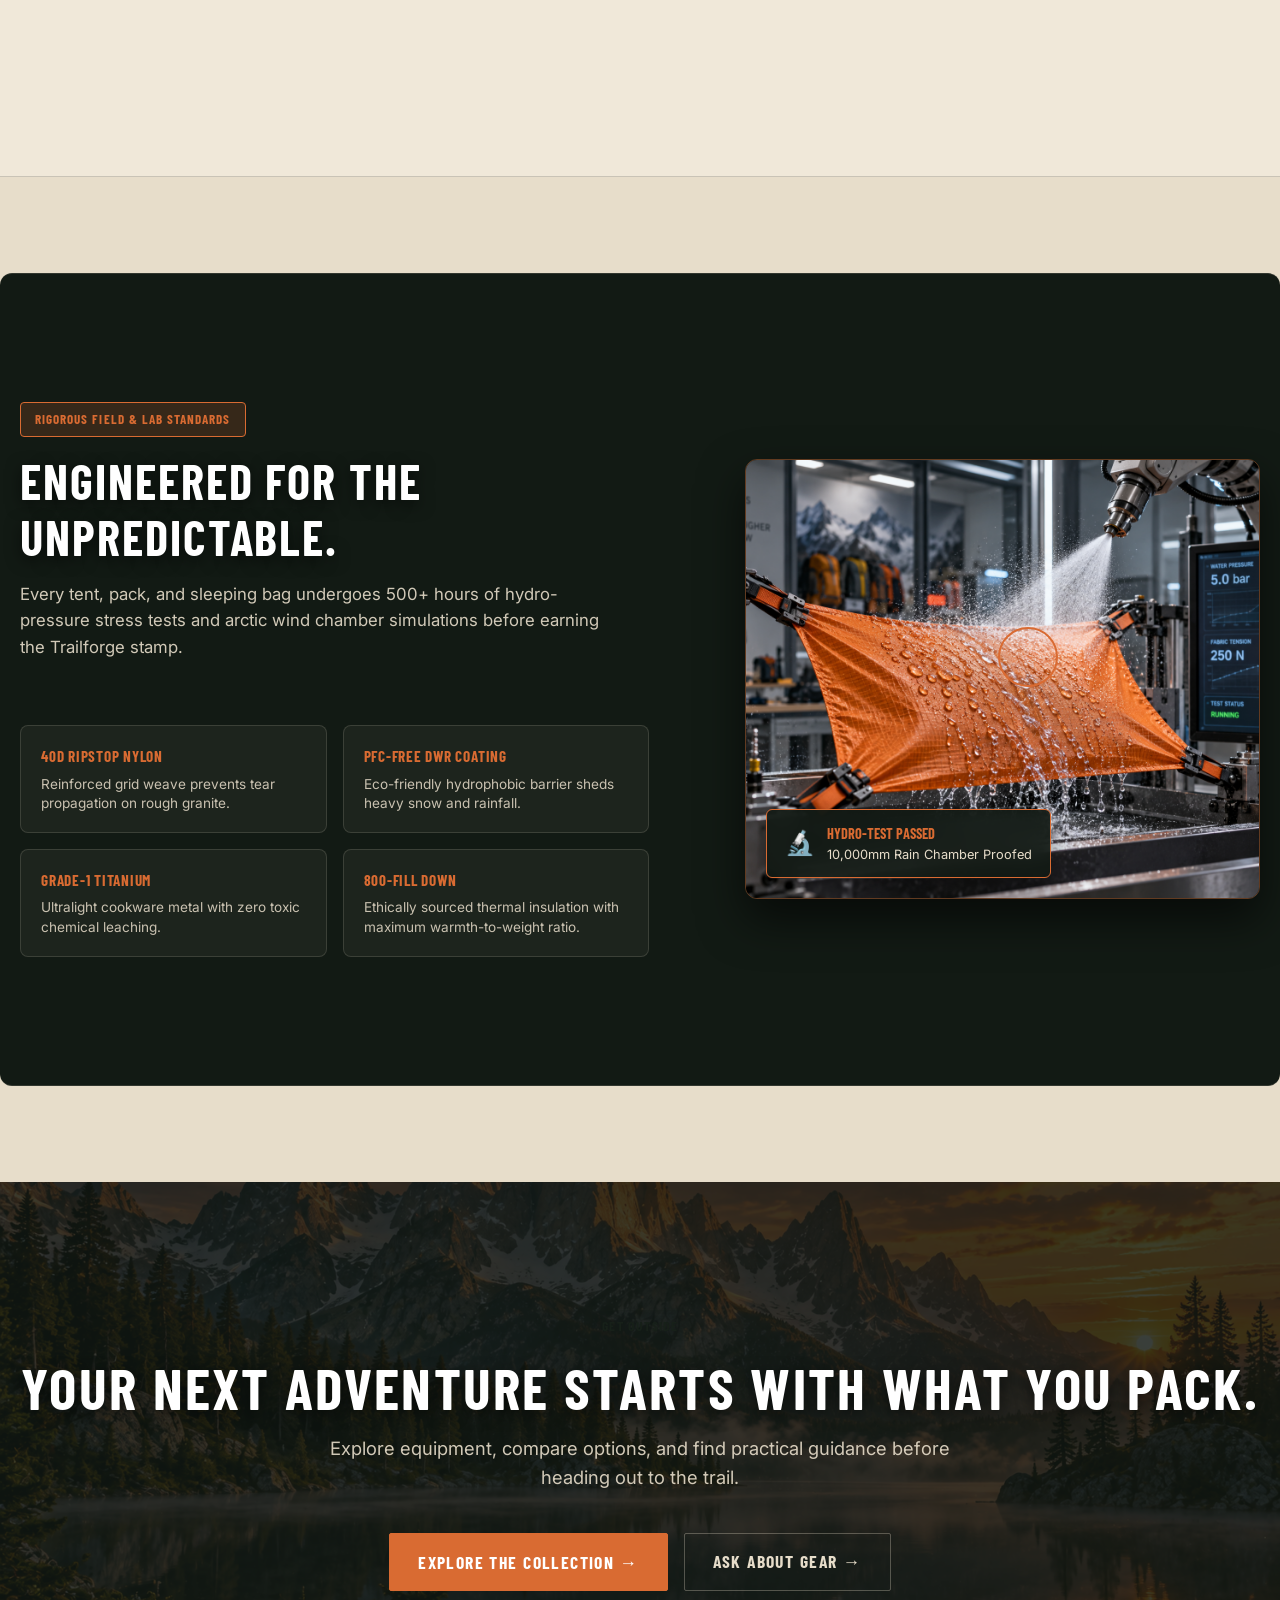
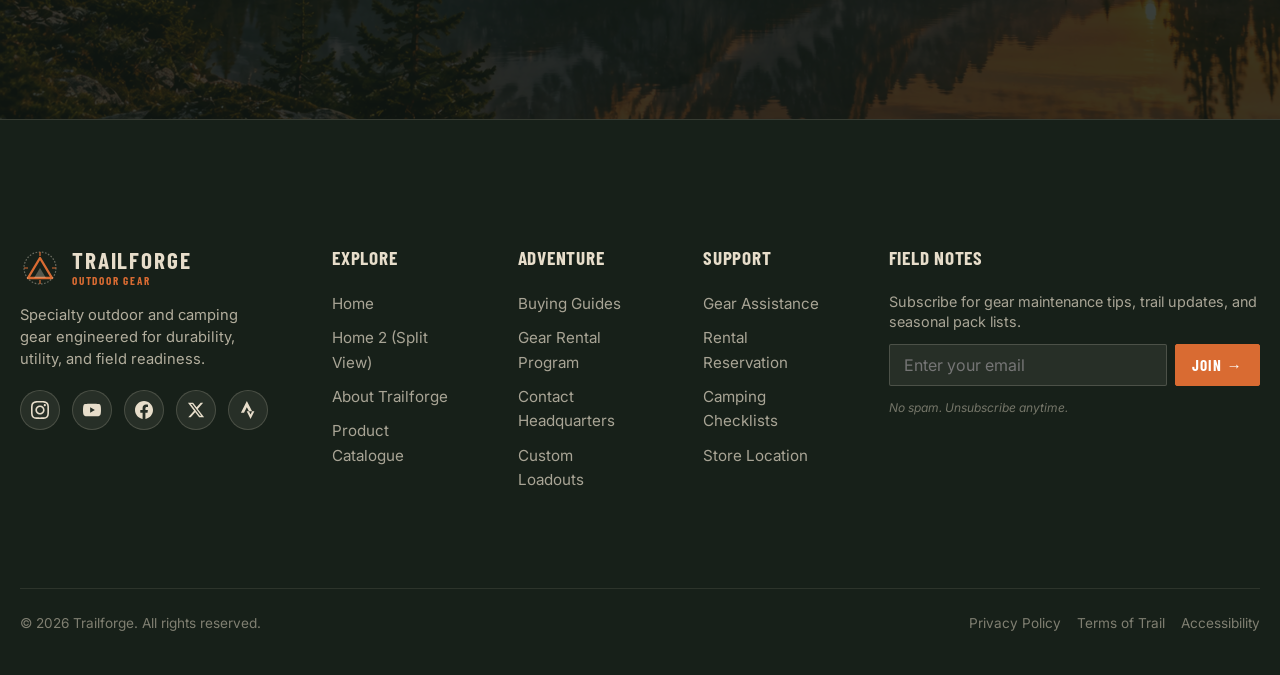
==== commit 985208ce: "3th comit" ====
--- a/index.html
+++ b/index.html
@@ -169,8 +169,8 @@
       <img src="assets/images/1.png" alt="High mountain campsite overview at sunrise" class="hero-bg-img">
       <div class="hero-overlay"></div>
       <div class="container hero-content scroll-reveal">
-        <span class="badge" style="margin-bottom: 16px;">ENGINEERED OUTDOOR EQUIPMENT</span>
-        <h1 class="hero-title">GEAR FOR THE PLACES THAT CALL YOU OUTSIDE.</h1>
+        <span class="badge">ENGINEERED OUTDOOR EQUIPMENT</span>
+        <h1 class="hero-title">GEAR FOR THE PLACES<br>THAT CALL YOU<br>OUTSIDE.</h1>
         <p class="hero-lead">Purpose-built camping and outdoor essentials for weekends in the wild, long trail days and everything between.</p>
         <div class="hero-buttons">
           <a href="products.html" class="btn btn-primary">EXPLORE THE GEAR →</a>
@@ -280,7 +280,7 @@
           </div>
           <div class="scroll-reveal">
             <span class="badge">FIELD TESTED DESIGN</span>
-            <h2 class="section-title" style="margin-block: 12px;">BUILT FOR THE WEATHER YOU DIDN'T PLAN FOR.</h2>
+            <h2 class="section-title" style="margin-block: 12px; text-align: start;">BUILT FOR THE WEATHER YOU DIDN'T PLAN FOR.</h2>
             <p style="color: var(--text-secondary); margin-bottom: 20px;">
               True outdoor reliability is measured when cold fronts arrive early, rain saturates your pack cover, and the trail turns to rock. Every piece of equipment at Trailforge is selected for durability, field repairability, and practical function.
             </p>
@@ -524,7 +524,7 @@
       </div>
 
       <div class="footer-bottom">
-        <div>© 2026 Trailforge Outdoor Gear. All rights reserved.</div>
+        <div>© 2026 Trailforge. All rights reserved.</div>
         <div style="display:flex; gap:16px;">
           <a href="#">Privacy Policy</a>
           <a href="#">Terms of Trail</a>
@@ -650,8 +650,14 @@
        GLOBAL PRODUCT DETAIL MODAL
        ========================================================================== -->
   <div class="modal-overlay" id="product-detail-modal" aria-hidden="true">
-    <div class="modal-panel" style="max-width: 800px;">
-      <button class="modal-close-btn" id="product-detail-close" aria-label="Close Details">✕</button>
+    <div class="modal-panel product-modal-panel">
+      <div class="product-modal-top-bar">
+        <div style="display:flex; align-items:center; gap:8px;">
+          <span class="badge" style="font-size:0.75rem;">TRAILFORGE LAB SPECIFICATIONS</span>
+          <span class="badge badge-dark" style="font-size:0.72rem;">FIELD VERIFIED</span>
+        </div>
+        <button class="modal-close-btn" id="product-detail-close" aria-label="Close Details">✕</button>
+      </div>
       <div id="product-detail-body">
         <!-- Dynamically injected via main.js -->
       </div>
--- a/assets/css/style.css
+++ b/assets/css/style.css
@@ -59,15 +59,19 @@
 }
 
 /* Global High-Contrast Text Selection Styling (Light & Dark Theme) */
-::selection {
+::selection,
+*::selection {
   background-color: var(--color-signal-orange) !important;
   color: #FFFFFF !important;
+  -webkit-text-fill-color: #FFFFFF !important;
   text-shadow: none !important;
 }
 
-::-moz-selection {
+::-moz-selection,
+*::-moz-selection {
   background-color: var(--color-signal-orange) !important;
   color: #FFFFFF !important;
+  -webkit-text-fill-color: #FFFFFF !important;
   text-shadow: none !important;
 }
 
@@ -307,6 +311,12 @@
 }
 
 .badge-dark {
+  background-color: rgba(23, 32, 25, 0.08);
+  color: var(--text-primary);
+  border: 1px solid var(--border-color);
+}
+
+[data-theme="dark"] .badge-dark {
   background-color: rgba(231, 221, 202, 0.1);
   color: var(--color-trail-sand);
   border: 1px solid rgba(231, 221, 202, 0.2);
@@ -348,29 +358,59 @@
   align-items: center;
   gap: 12px;
   color: var(--color-trail-sand);
+  text-decoration: none;
 }
 
 .brand-logo-icon {
-  width: 42px;
-  height: 42px;
+  width: 40px;
+  height: 40px;
   flex-shrink: 0;
+}
+
+.brand-logo > div,
+.brand-text {
+  display: flex;
+  flex-direction: column;
+  justify-content: center;
+  align-items: flex-start;
+  line-height: 1;
 }
 
 .brand-title {
   font-family: var(--font-heading);
-  font-size: 1.6rem;
+  font-size: 1.45rem;
   font-weight: 700;
   line-height: 1;
   letter-spacing: 0.08em;
   color: var(--color-trail-sand);
+  display: block;
+  text-transform: uppercase;
 }
 
 .brand-desc {
-  font-size: 0.65rem;
-  letter-spacing: 0.15em;
+  font-family: var(--font-heading);
+  font-size: 0.7rem;
+  font-weight: 700;
+  line-height: 1;
+  letter-spacing: 0.16em;
+  color: var(--color-signal-orange);
   text-transform: uppercase;
-  color: var(--color-signal-orange);
+  margin-top: 3px;
   display: block;
+}
+
+/* In Header Navbar: Balanced Brand Name & Subtitle */
+.navbar .brand-logo {
+  height: 100%;
+  display: inline-flex;
+  align-items: center;
+}
+
+.navbar .brand-logo > div {
+  display: flex;
+  flex-direction: column;
+  justify-content: center;
+  align-items: flex-start;
 }
 
 /* Nav Menu Desktop */
@@ -378,6 +418,7 @@
   display: flex;
   align-items: center;
   gap: var(--space-md);
+  height: 100%;
 }
 
 .nav-link {
@@ -387,7 +428,10 @@
   text-transform: uppercase;
   letter-spacing: 0.06em;
   color: rgba(231, 221, 202, 0.85);
-  padding: 6px 0;
+  display: inline-flex;
+  align-items: center;
+  padding: 4px 0;
+  line-height: 1;
   position: relative;
 }
 
@@ -416,30 +460,42 @@
   gap: var(--space-sm);
 }
 
-/* Control Buttons (Search, Theme, RTL) */
+/* Control Buttons (Search, Theme, RTL) & Header CTA — Strict Height & Corner Radius Consistency */
+.nav-actions .icon-btn,
 .icon-btn {
   display: inline-flex;
   align-items: center;
   justify-content: center;
   width: 40px;
   height: 40px;
-  border-radius: 2px;
+  border-radius: 4px;
   color: var(--color-trail-sand);
   border: 1px solid rgba(231, 221, 202, 0.2);
   transition: all var(--transition-fast);
-}
-
+  box-sizing: border-box;
+  flex-shrink: 0;
+  padding: 0;
+}
+
+.nav-actions .icon-btn:hover,
 .icon-btn:hover {
   border-color: var(--color-signal-orange);
   color: var(--color-signal-orange);
   background-color: rgba(217, 107, 50, 0.15);
 }
 
+.nav-actions .rtl-toggle-btn,
 .rtl-toggle-btn {
   width: auto !important;
   min-width: 44px !important;
-  padding-inline: 10px !important;
+  height: 40px !important;
+  border-radius: 4px !important;
+  padding-inline: 12px !important;
   white-space: nowrap !important;
+  display: inline-flex !important;
+  align-items: center !important;
+  justify-content: center !important;
+  box-sizing: border-box !important;
 }
 
 .rtl-label {
@@ -450,6 +506,24 @@
   line-height: 1 !important;
 }
 
+/* Header CTA Button — Exact matching 40px Height and 4px Corner Radius */
+.nav-actions .btn,
+.nav-actions .open-enquiry-btn {
+  height: 40px !important;
+  border-radius: 4px !important;
+  padding: 0 18px !important;
+  font-size: 0.925rem !important;
+  font-weight: 700 !important;
+  letter-spacing: 0.08em !important;
+  display: inline-flex !important;
+  align-items: center !important;
+  justify-content: center !important;
+  line-height: 1 !important;
+  box-sizing: border-box !important;
+  white-space: nowrap !important;
+  flex-shrink: 0 !important;
+}
+
 .hamburger-btn {
   display: none;
   flex-direction: column;
@@ -460,11 +534,12 @@
   height: 40px;
   padding: 0;
   border: 1px solid rgba(231, 221, 202, 0.25);
-  border-radius: 6px;
+  border-radius: 4px;
   color: var(--color-trail-sand);
   background-color: rgba(231, 221, 202, 0.04);
   cursor: pointer;
   transition: all var(--transition-fast);
+  box-sizing: border-box;
 }
 
 .hamburger-btn:hover {
@@ -602,16 +677,26 @@
 /* Hero 1 - Cinematic Outdoor */
 .hero-sec {
   position: relative;
-  min-height: 85vh;
+  min-height: calc(100vh - 80px);
+  min-height: calc(100dvh - 80px);
   display: flex;
   align-items: center;
   justify-content: center;
   background-color: var(--color-forest-black);
   color: var(--color-trail-sand);
   overflow: hidden;
-  padding-block: calc(var(--space-3xl) + 20px) calc(var(--space-3xl) + 20px);
+  padding-block: clamp(20px, 3.5vh, 44px);
   margin-block-end: var(--space-xl);
   scroll-margin-top: 90px;
+  box-sizing: border-box;
+}
+
+@media (min-width: 769px) {
+  .hero-sec {
+    height: calc(100vh - 80px);
+    height: calc(100dvh - 80px);
+    max-height: 860px;
+  }
 }
 
 .hero-bg-img {
@@ -620,7 +705,7 @@
   width: 100%;
   height: 100%;
   object-fit: cover;
-  filter: brightness(0.65) contrast(1.1);
+  filter: brightness(0.62) contrast(1.1);
   transform: scale(1.03);
   transition: transform 10s ease;
 }
@@ -632,38 +717,85 @@
 .hero-overlay {
   position: absolute;
   inset: 0;
-  background: linear-gradient(180deg, rgba(23, 32, 25, 0.4) 0%, rgba(23, 32, 25, 0.85) 100%);
+  background: linear-gradient(
+    180deg,
+    rgba(18, 26, 20, 0.75) 0%,
+    rgba(23, 32, 25, 0.45) 30%,
+    rgba(18, 26, 20, 0.65) 65%,
+    rgba(18, 26, 20, 0.92) 100%
+  ),
+  radial-gradient(ellipse at 50% 40%, rgba(18, 26, 20, 0.3) 0%, rgba(18, 26, 20, 0.85) 100%);
+  pointer-events: none;
 }
 
 .hero-content {
   position: relative;
   z-index: 10;
-  max-width: 840px;
+  max-width: 860px;
   margin-inline: auto;
   text-align: center;
   display: flex;
   flex-direction: column;
   align-items: center;
   justify-content: center;
-  padding-block-end: var(--space-md);
+  padding-inline: var(--space-md);
+  padding-block: 0;
+}
+
+/* Hero Section Heading Label with Suitable High-Contrast Overlay */
+.hero-content .badge {
+  display: inline-flex;
+  align-items: center;
+  gap: 8px;
+  padding: 6px 16px;
+  font-family: var(--font-heading);
+  font-size: 0.88rem;
+  font-weight: 700;
+  letter-spacing: 0.14em;
+  text-transform: uppercase;
+  border-radius: 4px;
+  background-color: rgba(18, 26, 20, 0.88);
+  backdrop-filter: blur(10px);
+  -webkit-backdrop-filter: blur(10px);
+  color: #FFA266;
+  border: 1px solid rgba(217, 107, 50, 0.6);
+  box-shadow: 0 4px 18px rgba(0, 0, 0, 0.55), 0 0 14px rgba(217, 107, 50, 0.22);
+  margin-bottom: 14px !important;
+  text-shadow: 0 1px 4px rgba(0, 0, 0, 0.8);
+  position: relative;
+  z-index: 2;
+}
+
+.hero-content .badge::before {
+  content: '';
+  display: inline-block;
+  width: 7px;
+  height: 7px;
+  border-radius: 50%;
+  background-color: var(--color-signal-orange);
+  box-shadow: 0 0 8px var(--color-signal-orange);
+  flex-shrink: 0;
 }
 
 .hero-title {
-  font-size: clamp(2.8rem, 6vw, 5.5rem);
+  font-size: clamp(2.2rem, 4.2vw, 4rem);
+  line-height: 1.05;
   font-weight: 700;
   color: var(--color-trail-sand);
-  margin-block-end: var(--space-md);
-  text-shadow: 0 4px 16px rgba(0,0,0,0.5);
+  margin-block-end: 12px;
+  text-shadow: 0 4px 20px rgba(0, 0, 0, 0.6);
   text-align: center;
 }
 
 .hero-lead {
-  font-size: clamp(1.1rem, 2vw, 1.4rem);
-  color: rgba(231, 221, 202, 0.9);
-  margin-block-end: var(--space-lg);
-  max-width: 680px;
+  font-size: clamp(1rem, 1.4vw, 1.2rem);
+  line-height: 1.5;
+  color: rgba(231, 221, 202, 0.92);
+  margin-block-end: 22px;
+  max-width: 660px;
   margin-inline: auto;
   text-align: center;
+  text-shadow: 0 2px 10px rgba(0, 0, 0, 0.5);
 }
 
 .hero-buttons {
@@ -1036,6 +1168,16 @@
   align-items: center;
 }
 
+.field-tested-grid .badge {
+  display: inline-block;
+  margin-inline-start: 0;
+}
+
+.field-tested-grid .section-title {
+  text-align: start;
+  margin-inline: 0;
+}
+
 .tech-spec-table {
   display: grid;
   grid-template-columns: repeat(2, 1fr);
@@ -1135,11 +1277,15 @@
 /* Section 03: Trailhead to Campsite Journey */
 .journey-tabs {
   display: flex;
+  align-items: center;
+  justify-content: flex-start;
   border-bottom: 2px solid var(--border-color);
   margin-bottom: var(--space-xl);
   overflow-x: auto;
   scrollbar-width: none;
   -ms-overflow-style: none;
+  -webkit-overflow-scrolling: touch;
+  padding-bottom: 2px;
 }
 
 .journey-tabs::-webkit-scrollbar {
@@ -1157,8 +1303,14 @@
   color: var(--text-muted);
   border-bottom: 3px solid transparent;
   margin-bottom: -2px;
-  white-space: nowrap;
+  white-space: nowrap !important;
+  flex-shrink: 0 !important;
   transition: all var(--transition-fast);
+  cursor: pointer;
+  background: transparent;
+  border-top: none;
+  border-left: none;
+  border-right: none;
 }
 
 .journey-tab.active {
@@ -1173,9 +1325,47 @@
   align-items: center;
 }
 
+@media (max-width: 991px) {
+  .journey-tabs {
+    justify-content: space-around;
+    gap: 8px;
+  }
+
+  .journey-tab {
+    padding: 12px 14px !important;
+    font-size: 1.05rem !important;
+  }
+}
+
 @media (max-width: 768px) {
   .journey-panel {
     grid-template-columns: 1fr;
+  }
+
+  .journey-tabs {
+    justify-content: space-between;
+    gap: 4px;
+    margin-bottom: 24px;
+  }
+
+  .journey-tab {
+    padding: 10px 8px !important;
+    font-size: 0.88rem !important;
+    white-space: nowrap !important;
+    flex-shrink: 0 !important;
+  }
+}
+
+@media (max-width: 480px) {
+  .journey-tabs {
+    justify-content: flex-start;
+    gap: 12px;
+    padding-bottom: 6px;
+  }
+
+  .journey-tab {
+    padding: 8px 6px !important;
+    font-size: 0.82rem !important;
   }
 }
 
@@ -1396,14 +1586,14 @@
 .modal-overlay {
   position: fixed;
   inset: 0;
-  z-index: 3000;
-  background-color: rgba(14, 20, 16, 0.85);
-  backdrop-filter: blur(10px);
-  -webkit-backdrop-filter: blur(10px);
+  z-index: 100000 !important;
+  background-color: rgba(14, 20, 16, 0.88);
+  backdrop-filter: blur(12px);
+  -webkit-backdrop-filter: blur(12px);
   display: flex;
   align-items: center;
   justify-content: center;
-  padding: var(--space-sm);
+  padding: 16px;
   opacity: 0;
   visibility: hidden;
   transition: all var(--transition-smooth);
@@ -1416,14 +1606,16 @@
 
 .modal-panel {
   width: min(100% - 24px, 640px);
-  max-height: min(90vh, 680px);
+  max-height: min(85vh, 680px);
+  margin: auto;
   background-color: var(--bg-surface);
   border: 1px solid var(--border-color);
-  border-radius: 4px;
-  box-shadow: 0 20px 50px rgba(0, 0, 0, 0.5);
+  border-radius: 8px;
+  box-shadow: 0 25px 65px rgba(0, 0, 0, 0.75);
   overflow-y: auto;
   padding: 24px 28px;
   position: relative;
+  z-index: 100001 !important;
   transform: translateY(20px) scale(0.97);
   transition: transform var(--transition-smooth);
 }
@@ -1650,6 +1842,7 @@
 }
 
 .footer-social-link {
+  position: relative;
   width: 40px;
   height: 40px;
   border-radius: 50%;
@@ -1950,15 +2143,18 @@
     margin-inline: 0 !important;
   }
 
-  /* Expert guidance section buttons — equal full width on mobile */
+  /* Expert guidance section buttons — equal full width on tablet (<= 1024px) & mobile */
   .expert-guidance-actions {
+    display: flex !important;
     flex-direction: column !important;
     width: 100% !important;
     align-items: stretch !important;
+    gap: 12px !important;
   }
   .expert-guidance-actions .btn,
   .expert-guidance-actions a.btn {
     width: 100% !important;
+    flex: 1 1 100% !important;
     text-align: center !important;
     justify-content: center !important;
     box-sizing: border-box !important;
@@ -2098,6 +2294,7 @@
 
 /* Contact Page Social Buttons - High Visibility Circular Icon Badges */
 .contact-social-btn {
+  position: relative !important;
   display: inline-flex !important;
   align-items: center !important;
   justify-content: center !important;
@@ -2108,8 +2305,9 @@
   border-radius: 50% !important;
   background: rgba(231, 221, 202, 0.08) !important;
   border: 1px solid var(--color-signal-orange) !important;
+  color: var(--color-signal-orange) !important;
   padding: 0 !important;
-  transition: all 0.25s cubic-bezier(0.16, 1, 0.3, 1) !important;
+  transition: all 0.3s cubic-bezier(0.16, 1, 0.3, 1) !important;
   text-decoration: none !important;
   cursor: pointer !important;
   user-select: none !important;
@@ -2119,26 +2317,132 @@
 .contact-social-btn svg {
   width: 20px !important;
   height: 20px !important;
-  min-width: 20px !important;
-  min-height: 20px !important;
-  max-width: 20px !important;
-  max-height: 20px !important;
   fill: var(--color-signal-orange) !important;
-  flex-shrink: 0 !important;
   display: block !important;
-  transition: fill 0.25s ease, transform 0.25s ease !important;
+  overflow: visible !important;
+  transition: transform 0.3s cubic-bezier(0.16, 1, 0.3, 1), fill 0.3s ease !important;
+  transform-origin: center center !important;
+}
+
+.contact-social-btn svg path {
+  fill: inherit !important;
+  transform: none !important;
 }
 
 .contact-social-btn:hover {
   background: var(--color-signal-orange) !important;
-  border-color: #FF8A4C !important;
-  transform: translateY(-4px) !important;
-  box-shadow: 0 8px 24px rgba(217, 107, 50, 0.4) !important;
+  border-color: var(--color-signal-orange) !important;
+  color: #FFFFFF !important;
+  transform: translateY(-4px) scale(1.1) !important;
+  box-shadow: 0 6px 20px rgba(217, 107, 50, 0.45) !important;
+  z-index: 10 !important;
 }
 
 .contact-social-btn:hover svg {
-  fill: #ffffff !important;
-  transform: scale(1.18) !important;
+  fill: #FFFFFF !important;
+  transform: scale(1.12) !important;
+}
+
+.contact-social-btn:hover svg path {
+  fill: #FFFFFF !important;
+  transform: none !important;
+}
+
+/* Tooltip Snippets on Hover - Positioned cleanly BELOW Contact Icons for Full Visibility & Zero Clipping */
+.contact-social-btn::after {
+  content: attr(aria-label);
+  position: absolute;
+  top: calc(100% + 8px);
+  left: 50%;
+  transform: translateX(-50%) translateY(-4px);
+  background: #172419;
+  color: #FFFFFF;
+  border: 1px solid var(--color-signal-orange);
+  padding: 4px 10px;
+  border-radius: 4px;
+  font-size: 0.75rem;
+  font-family: var(--font-body, sans-serif);
+  font-weight: 600;
+  letter-spacing: 0.04em;
+  white-space: nowrap;
+  pointer-events: none;
+  opacity: 0;
+  visibility: hidden;
+  transition: opacity 0.2s cubic-bezier(0.16, 1, 0.3, 1), transform 0.2s cubic-bezier(0.16, 1, 0.3, 1), visibility 0.2s;
+  box-shadow: 0 6px 18px rgba(0, 0, 0, 0.5);
+  z-index: 1000;
+  line-height: 1.2;
+}
+
+.contact-social-btn::before {
+  content: '';
+  position: absolute;
+  top: calc(100% + 2px);
+  left: 50%;
+  transform: translateX(-50%) translateY(-4px);
+  border-width: 0 5px 6px 5px;
+  border-style: solid;
+  border-color: transparent transparent var(--color-signal-orange) transparent;
+  pointer-events: none;
+  opacity: 0;
+  visibility: hidden;
+  transition: opacity 0.2s cubic-bezier(0.16, 1, 0.3, 1), transform 0.2s cubic-bezier(0.16, 1, 0.3, 1), visibility 0.2s;
+  z-index: 1001;
+}
+
+.contact-social-btn:hover::after,
+.contact-social-btn:hover::before {
+  opacity: 1;
+  visibility: visible;
+  transform: translateX(-50%) translateY(0);
+}
+
+/* Footer Social Icons Tooltip (Positioned Above) */
+.footer-social-link::after {
+  content: attr(aria-label);
+  position: absolute;
+  bottom: calc(100% + 10px);
+  left: 50%;
+  transform: translateX(-50%) translateY(6px);
+  background: #172419;
+  color: #FFFFFF;
+  border: 1px solid var(--color-signal-orange);
+  padding: 5px 12px;
+  border-radius: 6px;
+  font-size: 0.75rem;
+  font-family: var(--font-body, sans-serif);
+  font-weight: 600;
+  letter-spacing: 0.04em;
+  white-space: nowrap;
+  pointer-events: none;
+  opacity: 0;
+  visibility: hidden;
+  transition: opacity 0.2s cubic-bezier(0.16, 1, 0.3, 1), transform 0.2s cubic-bezier(0.16, 1, 0.3, 1), visibility 0.2s;
+  box-shadow: 0 8px 20px rgba(0, 0, 0, 0.6);
+  z-index: 100;
+}
+
+.footer-social-link::before {
+  content: '';
+  position: absolute;
+  bottom: calc(100% + 4px);
+  left: 50%;
+  transform: translateX(-50%) translateY(6px);
+  border-width: 6px 5px 0 5px;
+  border-style: solid;
+  border-color: var(--color-signal-orange) transparent transparent transparent;
+  pointer-events: none;
+  opacity: 0;
+  visibility: hidden;
+  transition: opacity 0.2s cubic-bezier(0.16, 1, 0.3, 1), transform 0.2s cubic-bezier(0.16, 1, 0.3, 1), visibility 0.2s;
+  z-index: 101;
+}
+
+.footer-social-link:hover::after,
+.footer-social-link:hover::before {
+  opacity: 1;
+  visibility: visible;
+  transform: translateX(-50%) translateY(0);
 }
 
 /* ==========================================================================
@@ -2494,9 +2798,42 @@
 
 /* --- 2. HOME-2.HTML (Home 2) — FOUR SEASONS CLIMATE MATRIX --- */
 .sec-weather-matrix {
-  background-color: var(--color-forest-black);
+  background-color: var(--color-forest-black) !important;
   padding-block: var(--space-3xl);
   position: relative;
+  color: var(--color-trail-sand) !important;
+}
+
+.sec-weather-matrix .section-title,
+.sec-weather-matrix h2 {
+  color: #FFFFFF !important;
+}
+
+.sec-weather-matrix .section-subtitle,
+.sec-weather-matrix p {
+  color: rgba(231, 221, 202, 0.85) !important;
+}
+
+.sec-weather-matrix .badge {
+  background: rgba(217, 107, 50, 0.18) !important;
+  color: var(--color-signal-orange) !important;
+  border: 1px solid var(--color-signal-orange) !important;
+}
+
+.sec-weather-matrix ::selection,
+.sec-weather-matrix *::selection {
+  background-color: var(--color-signal-orange) !important;
+  color: #FFFFFF !important;
+  -webkit-text-fill-color: #FFFFFF !important;
+  text-shadow: none !important;
+}
+
+.sec-weather-matrix ::-moz-selection,
+.sec-weather-matrix *::-moz-selection {
+  background-color: var(--color-signal-orange) !important;
+  color: #FFFFFF !important;
+  -webkit-text-fill-color: #FFFFFF !important;
+  text-shadow: none !important;
 }
 
 .season-grid {
@@ -2507,13 +2844,21 @@
 }
 
 .season-card {
-  background-color: #1a241c;
-  border: 1px solid rgba(231, 221, 202, 0.15);
+  background-color: #1a241c !important;
+  border: 1px solid rgba(231, 221, 202, 0.15) !important;
   border-radius: 8px;
   padding: 24px;
   position: relative;
   overflow: hidden;
   transition: all 0.4s cubic-bezier(0.16, 1, 0.3, 1);
+}
+
+.season-card h4 {
+  color: var(--color-trail-sand) !important;
+}
+
+.season-card p {
+  color: rgba(231, 221, 202, 0.78) !important;
 }
 
 .season-card::before {
@@ -3286,3 +3631,530 @@
   }
 }
 
+/* ==========================================================================
+   BUYING GUIDES PAGE - FEATURED GUIDE DESKTOP LEFT ALIGNMENT
+   ========================================================================== */
+.featured-guide-content {
+  text-align: start;
+}
+
+.featured-guide-content .badge {
+  display: inline-block;
+  margin-inline-start: 0;
+}
+
+.featured-guide-content .section-title {
+  text-align: start;
+  margin-inline: 0;
+}
+
+.featured-guide-content p {
+  text-align: start;
+}
+
+/* ==========================================================================
+   BUYING GUIDES PAGE - FEATURED GUIDE TABLET & MOBILE CENTERING
+   ========================================================================== */
+@media (max-width: 991px) {
+  .featured-guide-content {
+    display: flex;
+    flex-direction: column;
+    align-items: center;
+    text-align: center;
+  }
+
+  .featured-guide-content .badge {
+    margin-inline: auto !important;
+    align-self: center !important;
+  }
+
+  .featured-guide-content .section-title {
+    text-align: center !important;
+  }
+
+  .featured-guide-content p {
+    text-align: center !important;
+  }
+
+  .featured-guide-content .btn {
+    margin-inline: auto !important;
+    align-self: center !important;
+    display: inline-flex !important;
+  }
+}
+
+/* ==========================================================================
+   PRODUCTS PAGE - NOT SURE WHAT TO PACK SECTION EQUAL BUTTON SIZES
+   ========================================================================== */
+.expert-guidance-actions {
+  display: flex;
+  gap: 16px;
+  flex-wrap: wrap;
+  width: 100%;
+}
+
+.expert-guidance-actions .btn,
+.expert-guidance-actions a.btn {
+  flex: 1 1 200px;
+  text-align: center;
+  justify-content: center;
+  box-sizing: border-box;
+}
+
+@media (max-width: 1024px) {
+  .expert-guidance-actions {
+    display: flex !important;
+    flex-direction: column !important;
+    width: 100% !important;
+    align-items: stretch !important;
+    gap: 12px !important;
+  }
+
+  .expert-guidance-actions .btn,
+  .expert-guidance-actions a.btn {
+    width: 100% !important;
+    flex: 1 1 100% !important;
+    text-align: center !important;
+    justify-content: center !important;
+    box-sizing: border-box !important;
+    display: flex !important;
+  }
+}
+
+/* ==========================================================================
+   ABOUT PAGE — STORY, PASSION, WHY WE STARTED, MISSION & VALUES
+   ========================================================================== */
+.about-story-grid {
+  display: grid;
+  grid-template-columns: 1.15fr 0.85fr;
+  gap: var(--space-xl);
+  align-items: stretch;
+}
+
+.about-stats-grid {
+  display: grid;
+  grid-template-columns: repeat(4, 1fr);
+  gap: 12px;
+  margin-top: var(--space-lg);
+}
+
+.about-stat-card {
+  background: var(--bg-surface);
+  border: 1px solid var(--border-color);
+  border-radius: 4px;
+  padding: 16px 12px;
+  text-align: center;
+  transition: transform var(--transition-fast), border-color var(--transition-fast);
+}
+
+.about-stat-card:hover {
+  transform: translateY(-2px);
+  border-color: var(--color-signal-orange);
+}
+
+.about-stat-val {
+  font-family: var(--font-heading);
+  font-size: 1.7rem;
+  font-weight: 700;
+  color: var(--color-signal-orange);
+  line-height: 1.1;
+  margin-bottom: 4px;
+}
+
+.about-stat-lbl {
+  font-size: 0.75rem;
+  letter-spacing: 0.06em;
+  color: var(--text-muted);
+  text-transform: uppercase;
+  font-weight: 600;
+}
+
+.about-img-frame {
+  position: relative;
+  border-radius: 6px;
+  overflow: hidden;
+  border: 1px solid var(--border-color);
+  box-shadow: var(--shadow-lg);
+  height: 100%;
+  min-height: 520px;
+  display: flex;
+}
+
+.about-img-frame img {
+  width: 100%;
+  height: 100%;
+  min-height: 520px;
+  object-fit: cover;
+  object-position: center 30%;
+  display: block;
+  flex: 1;
+}
+
+.about-img-caption {
+  position: absolute;
+  bottom: 12px;
+  inset-inline-start: 12px;
+  inset-inline-end: 12px;
+  background: rgba(18, 26, 20, 0.92);
+  border-inline-start: 3px solid var(--color-signal-orange);
+  padding: 10px 14px;
+  backdrop-filter: blur(8px);
+  border-radius: 2px;
+  color: #E7DDCA;
+}
+
+.why-started-card {
+  background: var(--bg-primary);
+  border: 1px solid var(--border-color);
+  border-radius: 6px;
+  padding: var(--space-xl);
+  display: flex;
+  flex-direction: column;
+  justify-content: space-between;
+  transition: transform var(--transition-fast), box-shadow var(--transition-fast), border-color var(--transition-fast);
+}
+
+.why-started-card:hover {
+  transform: translateY(-3px);
+  box-shadow: var(--shadow-md);
+  border-color: rgba(217, 107, 50, 0.5);
+}
+
+.why-started-highlight {
+  display: flex;
+  gap: 12px;
+  align-items: flex-start;
+  padding: 12px 14px;
+  background: var(--bg-surface);
+  border: 1px solid var(--border-color);
+  border-radius: 4px;
+  margin-top: 16px;
+}
+
+.passion-card {
+  background: var(--bg-surface);
+  border: 1px solid var(--border-color);
+  border-radius: 6px;
+  padding: var(--space-lg);
+  display: flex;
+  flex-direction: column;
+  transition: transform var(--transition-fast), border-color var(--transition-fast), box-shadow var(--transition-fast);
+}
+
+.passion-card:hover {
+  transform: translateY(-4px);
+  border-color: var(--color-signal-orange);
+  box-shadow: var(--shadow-md);
+}
+
+.passion-quote-banner {
+  position: relative;
+  margin-top: var(--space-xl);
+  border-radius: 8px;
+  overflow: hidden;
+  padding: var(--space-2xl) var(--space-xl);
+  text-align: center;
+  border: 1px solid rgba(231, 221, 202, 0.15);
+  box-shadow: var(--shadow-lg);
+  background-size: cover;
+  background-position: center;
+}
+
+.passion-quote-overlay {
+  position: absolute;
+  inset: 0;
+  background: linear-gradient(180deg, rgba(18, 26, 20, 0.85) 0%, rgba(23, 32, 25, 0.92) 100%);
+  backdrop-filter: blur(2px);
+}
+
+.passion-quote-content {
+  position: relative;
+  z-index: 2;
+  max-width: 780px;
+  margin-inline: auto;
+}
+
+.mission-highlight-box {
+  background: linear-gradient(135deg, rgba(217, 107, 50, 0.12) 0%, rgba(23, 32, 25, 0.35) 100%);
+  border: 1px solid rgba(217, 107, 50, 0.35);
+  border-inline-start: 6px solid var(--color-signal-orange);
+  border-radius: 6px;
+  padding: var(--space-xl);
+  margin-bottom: var(--space-xl);
+  text-align: center;
+}
+
+.value-card {
+  background: var(--bg-primary);
+  border: 1px solid var(--border-color);
+  border-radius: 6px;
+  padding: var(--space-lg);
+  position: relative;
+  transition: transform var(--transition-fast), border-color var(--transition-fast), box-shadow var(--transition-fast);
+}
+
+.value-card:hover {
+  transform: translateY(-3px);
+  border-color: var(--color-signal-orange);
+  box-shadow: var(--shadow-md);
+}
+
+@media (max-width: 991px) {
+  .about-story-grid {
+    grid-template-columns: 1fr;
+    gap: var(--space-lg);
+  }
+  .about-stats-grid {
+    grid-template-columns: repeat(2, 1fr);
+  }
+  .about-img-frame {
+    height: 380px;
+    min-height: 340px;
+  }
+  .about-img-frame img {
+    height: 380px;
+    min-height: 340px;
+  }
+}
+
+@media (max-width: 576px) {
+  .about-stats-grid {
+    grid-template-columns: 1fr;
+  }
+}
+
+/* ==========================================================================
+   PRODUCT DETAIL MODAL — DEDICATED SCROLLING & CLOSE PLACEMENT SYSTEM
+   ========================================================================== */
+.product-modal-panel {
+  width: min(100% - 32px, 860px) !important;
+  max-width: 860px !important;
+  max-height: min(88vh, 740px) !important;
+  overflow-y: auto !important;
+  overflow-x: hidden !important;
+  overscroll-behavior: contain;
+  -webkit-overflow-scrolling: touch;
+  padding: 24px 28px 28px !important;
+  position: relative;
+  background-color: var(--bg-surface) !important;
+  border: 1px solid var(--border-color) !important;
+  border-radius: 8px !important;
+  box-shadow: 0 25px 70px rgba(0, 0, 0, 0.75) !important;
+  scrollbar-width: thin;
+  scrollbar-color: var(--color-signal-orange) rgba(23, 32, 25, 0.2);
+}
+
+.product-modal-panel::-webkit-scrollbar {
+  width: 8px;
+}
+
+.product-modal-panel::-webkit-scrollbar-track {
+  background: rgba(23, 32, 25, 0.12);
+  border-radius: 4px;
+}
+
+.product-modal-panel::-webkit-scrollbar-thumb {
+  background: var(--color-signal-orange);
+  border-radius: 4px;
+}
+
+.product-modal-panel::-webkit-scrollbar-thumb:hover {
+  background: var(--accent-hover);
+}
+
+/* Sticky Top Bar for Close Button - Completely Separated From Text */
+.product-modal-top-bar {
+  display: flex;
+  align-items: center;
+  justify-content: space-between;
+  padding-bottom: 14px;
+  margin-bottom: 18px;
+  border-bottom: 1px solid var(--border-color);
+  position: sticky;
+  top: -24px;
+  background-color: var(--bg-surface);
+  z-index: 30;
+  margin-top: -6px;
+  padding-top: 6px;
+}
+
+.product-modal-top-bar .badge-dark {
+  background-color: rgba(23, 32, 25, 0.08) !important;
+  color: var(--text-primary) !important;
+  border: 1px solid var(--border-color) !important;
+  font-weight: 700 !important;
+}
+
+[data-theme="dark"] .product-modal-top-bar .badge-dark {
+  background-color: rgba(231, 221, 202, 0.12) !important;
+  color: var(--color-trail-sand) !important;
+  border-color: rgba(231, 221, 202, 0.25) !important;
+}
+
+.product-modal-top-bar .modal-close-btn {
+  position: static !important;
+  width: 36px !important;
+  height: 36px !important;
+  border-radius: 50% !important;
+  background-color: var(--bg-primary) !important;
+  border: 1px solid var(--border-color) !important;
+  color: var(--text-primary) !important;
+  font-size: 1.05rem !important;
+  font-weight: 700 !important;
+  display: flex !important;
+  align-items: center !important;
+  justify-content: center !important;
+  cursor: pointer !important;
+  transition: all var(--transition-fast) !important;
+  box-shadow: 0 2px 6px rgba(0, 0, 0, 0.2) !important;
+  flex-shrink: 0 !important;
+}
+
+.product-modal-top-bar .modal-close-btn:hover {
+  background-color: var(--color-signal-orange) !important;
+  border-color: var(--color-signal-orange) !important;
+  color: #FFFFFF !important;
+  transform: scale(1.08) !important;
+}
+
+/* Product Detail Responsive Grid */
+.product-detail-grid {
+  display: grid;
+  grid-template-columns: 1fr 1.05fr;
+  gap: 24px;
+  align-items: start;
+}
+
+.product-detail-col-img {
+  display: flex;
+  flex-direction: column;
+  gap: 12px;
+}
+
+.product-modal-img-wrap {
+  position: relative;
+  border-radius: 8px;
+  overflow: hidden;
+  border: 1px solid var(--border-color);
+  box-shadow: var(--shadow-md);
+  height: 330px;
+  max-height: 330px;
+}
+
+.product-modal-img {
+  width: 100%;
+  height: 100%;
+  object-fit: cover;
+  object-position: center top;
+  display: block;
+}
+
+.product-modal-img-overlay {
+  position: absolute;
+  inset: 0;
+  background: linear-gradient(to top, rgba(23, 32, 25, 0.85) 0%, transparent 55%);
+}
+
+.product-modal-cert-badge {
+  position: absolute;
+  top: 12px;
+  left: 12px;
+  background: var(--color-signal-orange);
+  color: #FFFFFF;
+  font-family: var(--font-heading);
+  font-size: 0.75rem;
+  font-weight: 700;
+  letter-spacing: 1px;
+  padding: 4px 10px;
+  border-radius: 4px;
+  text-transform: uppercase;
+}
+
+.product-modal-stat-bar {
+  position: absolute;
+  bottom: 12px;
+  left: 12px;
+  right: 12px;
+  display: flex;
+  justify-content: space-between;
+  align-items: center;
+  background: rgba(23, 32, 25, 0.88);
+  backdrop-filter: blur(6px);
+  padding: 8px 14px;
+  border-radius: 6px;
+  border: 1px solid rgba(231, 221, 202, 0.15);
+}
+
+.product-modal-guarantee-grid {
+  background: var(--bg-primary);
+  border: 1px solid var(--border-color);
+  border-radius: 8px;
+  padding: 10px 14px;
+  display: grid;
+  grid-template-columns: repeat(3, 1fr);
+  gap: 8px;
+  text-align: center;
+}
+
+.product-detail-col-info {
+  display: flex;
+  flex-direction: column;
+  gap: 14px;
+}
+
+.product-modal-title {
+  font-size: 1.65rem;
+  margin-bottom: 8px;
+  line-height: 1.2;
+  color: var(--text-primary);
+}
+
+.product-modal-desc {
+  color: var(--text-secondary);
+  font-size: 0.95rem;
+  line-height: 1.5;
+  margin-bottom: 0;
+}
+
+.product-modal-specs-grid {
+  background: var(--bg-primary);
+  padding: 14px 16px;
+  border: 1px solid var(--border-color);
+  border-radius: 8px;
+  margin-bottom: 0;
+  display: grid;
+  grid-template-columns: 1fr 1fr;
+  gap: 10px 14px;
+}
+
+.spec-label {
+  display: block;
+  font-size: 0.75rem;
+  text-transform: uppercase;
+  color: var(--text-muted);
+  font-weight: 700;
+  letter-spacing: 0.5px;
+  margin-bottom: 2px;
+}
+
+.spec-val {
+  font-size: 0.95rem;
+  color: var(--text-primary);
+}
+
+@media (max-width: 768px) {
+  .product-modal-panel {
+    padding: 18px 20px 20px !important;
+    max-height: 90vh !important;
+  }
+  .product-detail-grid {
+    grid-template-columns: 1fr;
+    gap: 16px;
+  }
+  .product-modal-img-wrap {
+    height: 240px;
+    max-height: 240px;
+  }
+}
+
+
